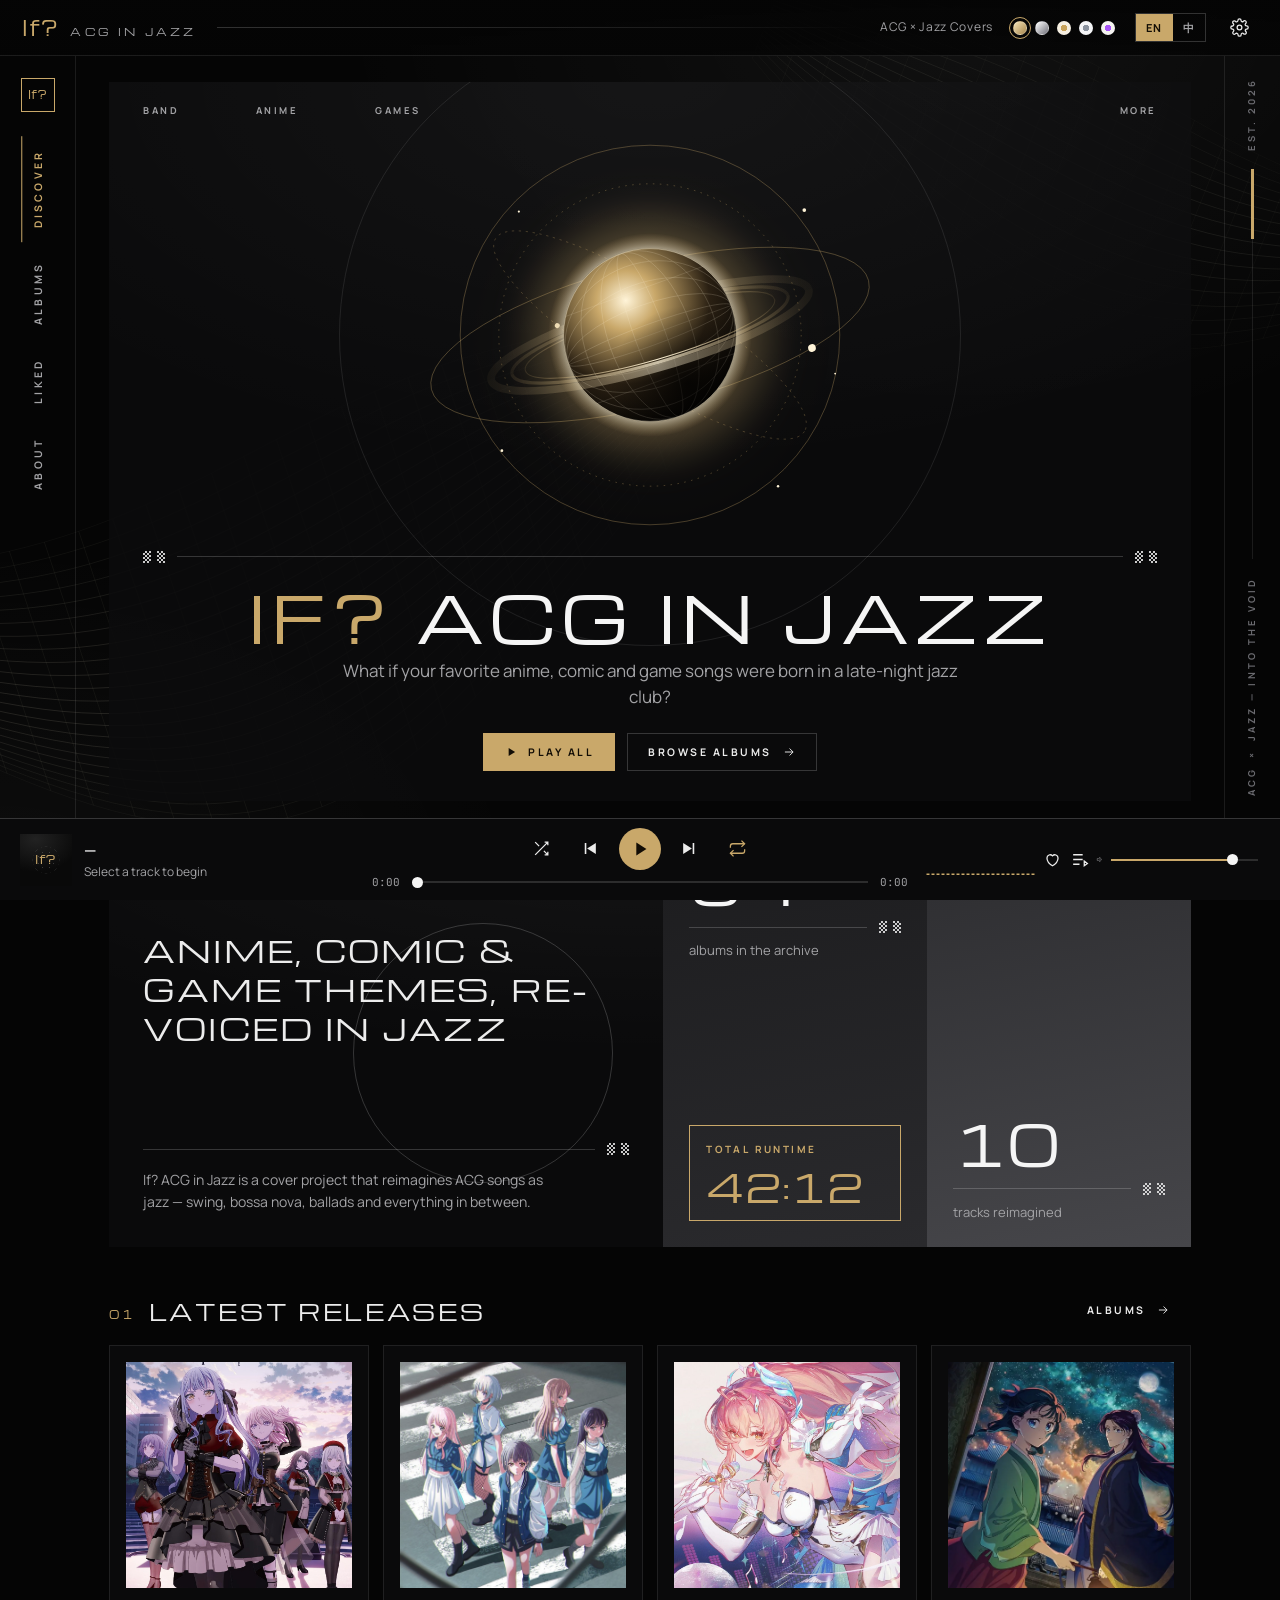
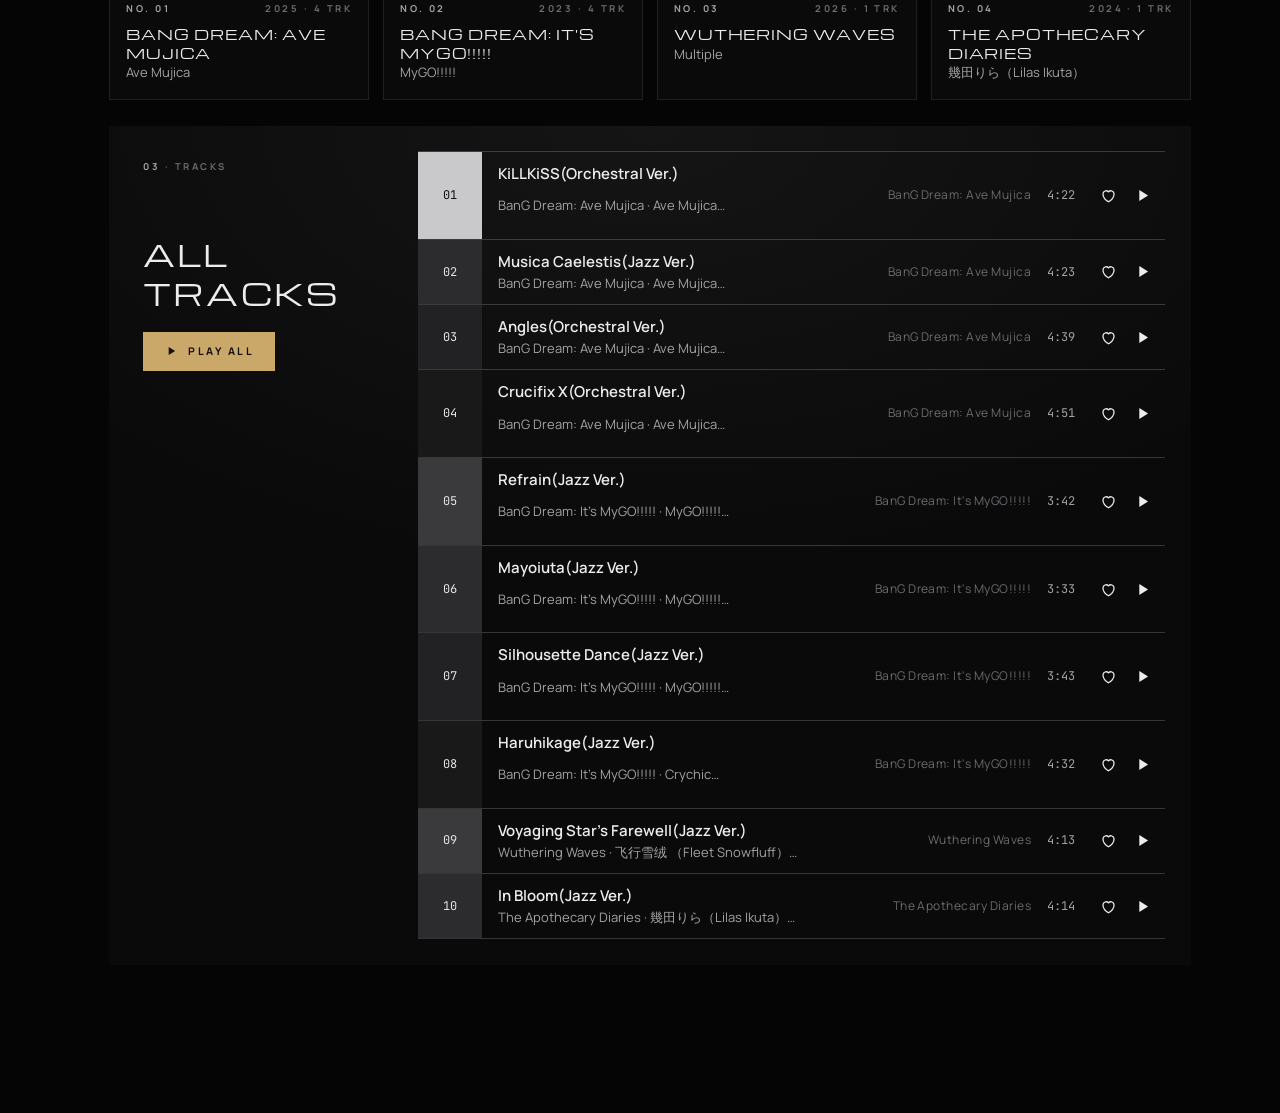
==== if-acg-jazz-site/index.html @ a0d50764 "Initial commit" ====
<!DOCTYPE html>
<html lang="en" data-mode="static" data-theme="gold" data-base="dark">
<head>
<meta charset="utf-8">
<meta name="viewport" content="width=device-width, initial-scale=1">
<title>If? ACG in Jazz</title>
<meta name="theme-color" content="#050505">
<style id="app-css">/* =========================================================
   If? ACG in Jazz — v4 "Black Editorial"
   Black base · themeable accent (gold / chrome / purple)
   ========================================================= */
:root {
  --bg: #050505; --bg-rgb: 5,5,5;
  --ink: #0b0b0c; --surface: #0a0a0b; --card-hover: #121213; --field: #050505;
  --panel: rgba(12, 12, 13, 0.86);
  --heading: #f5f5f5; --fx: 255,255,255; --mesh: var(--m1); --np-bg: rgba(3, 3, 3, 0.55);
  --ph-a: #222; --ph-b: #090909;
  --no-fg: #e5e5e5; --no-1: #3a3a3d; --no-2: #2c2c2e; --no-3: #222224; --no-4: #19191a; --no-first: #c9c9cc; --no-first-fg: #111;
  --gray-1: linear-gradient(170deg, #1c1c1e 0%, #2a2a2d 100%);
  --gray-2: linear-gradient(170deg, #2c2c2f 0%, #46464a 100%);
  --hair: rgba(255, 255, 255, 0.09);
  --hair-2: rgba(255, 255, 255, 0.18);
  --text: #ececec; --muted: #a3a3a6; --dim: #6b6b70;
  --danger: #f87171; --ok: #86efac;
  --top-h: 56px; --rail-l: 76px; --rail-r: 56px; --player-h: 82px;
  --font-display: "Michroma", "Eurostile", "Microgramma", "Arial Black", "PingFang SC", "Microsoft YaHei", sans-serif;
  --font-body: "Manrope", "Helvetica Neue", Arial, "PingFang SC", "Hiragino Sans GB", "Microsoft YaHei", "Noto Sans SC", sans-serif;
  --font-mono: "JetBrains Mono", ui-monospace, "SFMono-Regular", Menlo, Consolas, monospace;
}
/* ---- accent themes (dark base) ---- */
:root, [data-theme="gold"] {
  --accent: #c9a86a; --accent-2: #ead7a8; --accent-3: #7d6235; --on-accent: #120d05;
  --m1: #fff4d8; --m2: #c9a86a; --m3: #2a2013;
  --line: rgba(201, 168, 106, 0.16); --line-strong: rgba(201, 168, 106, 0.42); --glow: rgba(201, 168, 106, 0.35);
}
[data-theme="chrome"] {
  --accent: #d4d4d8; --accent-2: #fafafa; --accent-3: #71717a; --on-accent: #0a0a0a;
  --m1: #ffffff; --m2: #a1a1aa; --m3: #18181b;
  --line: rgba(255, 255, 255, 0.12); --line-strong: rgba(255, 255, 255, 0.34); --glow: rgba(255, 255, 255, 0.22);
}
/* ---- light themes ---- */
[data-theme="lightgold"] {
  --accent: #a8823f; --accent-2: #6f531f; --accent-3: #d6bb84; --on-accent: #ffffff;
  --m1: #fff7e2; --m2: #c9a35a; --m3: #5a4318;
  --line: rgba(168, 130, 63, 0.22); --line-strong: rgba(168, 130, 63, 0.5); --glow: rgba(201, 163, 90, 0.35);
  --bg: #f4efe4; --bg-rgb: 244,239,228; --panel: rgba(255, 253, 248, 0.86); --surface: #fbf8f1; --card-hover: #fffdf8; --field: #ffffff;
  --gray-1: linear-gradient(170deg, #ebe4d4 0%, #ded5c1 100%); --gray-2: linear-gradient(170deg, #ddd3bd 0%, #c9bda3 100%);
  --ph-a: #fbf3df; --ph-b: #e6dcc5;
}
[data-theme="lightsilver"] {
  --accent: #5b6472; --accent-2: #2f3640; --accent-3: #b7bec8; --on-accent: #ffffff;
  --m1: #ffffff; --m2: #a3abb7; --m3: #3a414c;
  --line: rgba(91, 100, 114, 0.2); --line-strong: rgba(91, 100, 114, 0.45); --glow: rgba(140, 150, 165, 0.35);
  --bg: #eceef1; --bg-rgb: 236,238,241; --panel: rgba(255, 255, 255, 0.84); --surface: #f8f9fa; --card-hover: #ffffff; --field: #ffffff;
  --gray-1: linear-gradient(170deg, #e3e6ea 0%, #d5d9df 100%); --gray-2: linear-gradient(170deg, #d3d8de 0%, #bcc3cc 100%);
  --ph-a: #ffffff; --ph-b: #dde1e6;
}
/* shared light-base neutrals (light themes + custom light) */
[data-base="light"] {
  --text: #1a1916; --muted: #5d5850; --dim: #8e887d; --heading: #111;
  --hair: rgba(0, 0, 0, 0.09); --hair-2: rgba(0, 0, 0, 0.2); --fx: 0,0,0;
  --no-fg: #1a1916; --no-1: #d6d2c9; --no-2: #e2ded6; --no-3: #ebe8e1; --no-4: #f3f1ec; --no-first: #2a2824; --no-first-fg: #f6f3ec;
  --mesh: var(--m3); --np-bg: rgba(8, 7, 6, 0.94);
}
[data-base="light"][data-theme="custom"] { --bg: #f3f2ef; --bg-rgb: 243,242,239; --panel: rgba(255,255,255,.85); --surface: #faf9f7; --card-hover: #fff; --field: #fff;
  --gray-1: linear-gradient(170deg, #e7e5e1 0%, #d9d6d0 100%); --gray-2: linear-gradient(170deg, #d6d3cc 0%, #c2beb5 100%); --ph-a: #fff; --ph-b: #e2dfd9; }
/* Now Playing always stays a dark "space" view */
.np { --text: #ececec; --muted: #a3a3a6; --dim: #6b6b70; --heading: #fff; --hair: rgba(255,255,255,.09); --hair-2: rgba(255,255,255,.18); --fx: 255,255,255; }

* { box-sizing: border-box; }
html, body { margin: 0; min-height: 100%; }
body { background: var(--bg); color: var(--text); font-family: var(--font-body); font-size: 16px; line-height: 1.55; -webkit-font-smoothing: antialiased; overflow-x: hidden; }
a { color: var(--accent-2); text-decoration: none; }
a:hover { color: var(--heading); }
button { font: inherit; color: inherit; }
::selection { background: var(--accent); color: var(--on-accent); }
* { scrollbar-width: thin; scrollbar-color: var(--hair-2) transparent; }

/* background: soft vignette + wire mesh canvas */
.bg-layer { position: fixed; inset: 0; z-index: -2; pointer-events: none;
  background: radial-gradient(70vw 50vw at 75% 0%, rgba(var(--fx),.05), transparent 70%), radial-gradient(60vw 40vw at 0% 100%, rgba(var(--fx),.035), transparent 70%), var(--bg); }
#mesh { position: fixed; inset: 0; z-index: -1; pointer-events: none; display: block; }

/* ---------- primitives ---------- */
.micro { font-size: 9.5px; font-weight: 700; letter-spacing: .26em; text-transform: uppercase; color: var(--muted); }
.micro.dim { color: var(--dim); }
.label { font-size: 10px; font-weight: 700; letter-spacing: .24em; text-transform: uppercase; color: var(--accent); }
.label .dim, .dim { color: var(--dim); }
.muted { color: var(--muted); }
.mono { font-family: var(--font-mono); }
.disp { font-family: var(--font-display); font-weight: 400; text-transform: uppercase; letter-spacing: .06em; line-height: 1.12; }
.glyph { display: inline-block; width: 22px; height: 12px; flex: none;
  background: conic-gradient(var(--text) 25%, transparent 0 50%, var(--text) 0 75%, transparent 0) 0 0 / 4px 4px; opacity: .85;
  -webkit-mask: linear-gradient(90deg, #000 0 8px, transparent 8px 14px, #000 14px); mask: linear-gradient(90deg, #000 0 8px, transparent 8px 14px, #000 14px); }
.rule { display: flex; align-items: center; gap: 12px; }
.rule::before { content: ""; order: 1; flex: 1; height: 1px; background: var(--hair-2); }
.rule .glyph:last-child { order: 2; }
.btn {
  display: inline-flex; align-items: center; gap: 10px; padding: 10px 20px; cursor: pointer;
  background: transparent; border: 1px solid var(--hair-2); border-radius: 0; color: var(--text);
  font-size: 10.5px; font-weight: 700; letter-spacing: .24em; text-transform: uppercase;
  transition: border-color .2s, background .2s, color .2s, box-shadow .2s;
}
.btn:hover { border-color: var(--accent); color: var(--accent-2); }
.btn.primary { background: var(--accent); border-color: var(--accent); color: var(--on-accent); }
.btn.primary:hover { background: var(--accent-2); color: var(--on-accent); box-shadow: 0 0 30px var(--glow); }
.btn.danger { border-color: rgba(248,113,113,.45); color: var(--danger); }
.btn.danger:hover { background: rgba(248,113,113,.1); }
.btn.ghost { border-color: transparent; }
.btn:disabled { opacity: .35; cursor: not-allowed; box-shadow: none; }
.btn svg { width: 14px; height: 14px; }
.icon-btn { display: inline-grid; place-items: center; width: 38px; height: 38px; padding: 0; background: transparent; border: 1px solid transparent; border-radius: 50%; color: var(--text); cursor: pointer; transition: color .2s, border-color .2s; }
.icon-btn:hover { color: var(--accent-2); border-color: var(--hair-2); }
.icon-btn svg { width: 19px; height: 19px; }
.icon-btn.active { color: var(--accent); }
.icon-btn.big { width: 48px; height: 48px; background: var(--accent); color: var(--on-accent); }
.icon-btn.big:hover { background: var(--accent-2); color: var(--on-accent); box-shadow: 0 0 26px var(--glow); }
.icon-btn.big svg { width: 22px; height: 22px; }
.dot { width: 6px; height: 6px; border-radius: 50%; background: var(--accent); display: inline-block; }
.dot.pulse { animation: pulse 1.6s infinite; }
@keyframes pulse { 50% { opacity: .25; } }
@keyframes spin { to { transform: rotate(360deg); } }

/* ---------- frame: top bar + rails ---------- */
.topbar { position: fixed; top: 0; left: 0; right: 0; height: var(--top-h); z-index: 30; display: flex; align-items: center; gap: 20px;
  padding: 0 22px; background: linear-gradient(180deg, rgba(var(--bg-rgb),.96), rgba(var(--bg-rgb),.84)); border-bottom: 1px solid var(--hair); }
.brand { display: flex; align-items: baseline; gap: 12px; color: var(--text); white-space: nowrap; }
.brand-mark { font-family: var(--font-display); font-size: 20px; color: var(--accent); letter-spacing: .04em; }
.brand-sub { font-family: var(--font-display); font-size: 10px; letter-spacing: .32em; color: var(--muted); }
.topbar .line { flex: 1; height: 1px; background: linear-gradient(90deg, var(--hair-2), var(--hair) 70%, transparent); }
.topbar .handle { font-size: 12px; color: var(--muted); letter-spacing: .06em; white-space: nowrap; }
.themes { display: flex; gap: 8px; align-items: center; }
.themes button { width: 14px; height: 14px; border-radius: 50%; border: 1px solid var(--hair-2); padding: 0; cursor: pointer; }
.themes button[data-theme-btn="gold"] { background: linear-gradient(135deg, #f3e2b6, #a9884d); }
.themes button[data-theme-btn="chrome"] { background: linear-gradient(135deg, #ffffff, #71717a); }
.themes button[data-theme-btn="lightgold"] { background: radial-gradient(circle at 50% 50%, #c9a35a 0 38%, #f6efe0 40%); }
.themes button[data-theme-btn="lightsilver"] { background: radial-gradient(circle at 50% 50%, #8b939f 0 38%, #f4f5f7 40%); }
.themes button[data-theme-btn="custom"] { background: var(--custom-dot, conic-gradient(#f87171, #fbbf24, #34d399, #60a5fa, #a78bfa, #f87171)); }
.themes button.on { outline: 1px solid var(--accent); outline-offset: 3px; }
.lang-toggle { display: inline-flex; border: 1px solid var(--hair-2); }
.lang-toggle button { background: transparent; border: 0; padding: 5px 10px; cursor: pointer; font-size: 11px; font-weight: 700; letter-spacing: .12em; color: var(--muted); }
.lang-toggle button.on { background: var(--accent); color: var(--on-accent); }

.rail { position: fixed; top: var(--top-h); bottom: var(--player-h); z-index: 20; display: flex; flex-direction: column; align-items: center; padding: 22px 0; }
.rail.left { left: 0; width: var(--rail-l); border-right: 1px solid var(--hair); justify-content: flex-start; gap: 6px; }
.rail.right { right: 0; width: var(--rail-r); border-left: 1px solid var(--hair); justify-content: space-between; }
.vlink { writing-mode: vertical-rl; transform: rotate(180deg); padding: 14px 8px; font-size: 10.5px; font-weight: 700; letter-spacing: .3em; text-transform: uppercase; color: var(--muted);
  border-right: 1px solid transparent; transition: color .2s, border-color .2s; white-space: nowrap; }
.vlink:hover { color: var(--text); }
.vlink.active { color: var(--accent); border-right-color: var(--accent); }
.vlink .unsaved { display: none; }
.vlink[data-nav="edit"] { display: none; }
.can-edit .vlink[data-nav="edit"] { display: block; }
.has-draft .vlink[data-nav="edit"]::after { content: " •"; color: var(--danger); }
.vtext { writing-mode: vertical-rl; transform: rotate(180deg); font-size: 9.5px; font-weight: 700; letter-spacing: .32em; text-transform: uppercase; color: var(--dim); white-space: nowrap; }
.scrollbar { width: 1px; flex: 1; margin: 18px 0; background: var(--hair); position: relative; }
.scrollbar i { position: absolute; left: -1px; width: 3px; top: 0; height: 18%; background: var(--accent); transition: top .1s; }
.rail .mark { width: 34px; height: 34px; display: grid; place-items: center; border: 1px solid var(--accent); color: var(--accent); font-family: var(--font-display); font-size: 11px; margin-bottom: 18px; }

.main { margin: 0 var(--rail-r) 0 var(--rail-l); padding: calc(var(--top-h) + 26px) clamp(16px, 2.6vw, 38px) calc(var(--player-h) + 40px); min-width: 0; }
.mobile-nav { display: none; }

/* ---------- blocks ---------- */
.block { position: relative; background: radial-gradient(120% 90% at 50% 0%, rgba(var(--fx),.045), transparent 60%), var(--panel); margin-bottom: 26px; overflow: hidden; }
.block-pad { padding: clamp(20px, 3vw, 34px); }
.microrow { display: flex; gap: clamp(18px, 6vw, 110px); align-items: center; }
.microrow .micro:last-child { margin-left: auto; }
.microrow a.micro:hover { color: var(--accent-2); }

/* hero */
.hero { min-height: min(78vh, 760px); display: flex; flex-direction: column; padding: 22px clamp(20px, 3vw, 34px) 30px; }
.hero .art { position: relative; flex: 1; display: grid; place-items: center; min-height: 300px; }
.hero .art svg { width: min(100%, 540px); height: auto; max-height: 48vh; overflow: visible; }
.hero .art::before { content: ""; position: absolute; width: min(70vw, 620px); aspect-ratio: 1; border-radius: 50%; border: 1px solid var(--hair); left: 50%; top: 50%; transform: translate(-50%, -50%); }
.hero .art::after { content: ""; position: absolute; width: min(48vw, 420px); aspect-ratio: 1; border-radius: 50%; background: radial-gradient(circle, var(--glow), transparent 65%); left: 50%; top: 52%; transform: translate(-50%, -50%); opacity: .55; z-index: -1; }
.hero h1 { font-family: var(--font-display); font-weight: 400; text-transform: uppercase; text-align: center; letter-spacing: .08em; line-height: 1.08;
  font-size: clamp(26px, 5vw, 64px); margin: 18px 0 8px; color: var(--heading); }
.hero h1 .q { color: var(--accent); }
.hero .tag { text-align: center; color: var(--muted); max-width: 640px; margin: 0 auto 22px; font-size: clamp(15px, 1.5vw, 17px); }
.hero .acts { display: flex; gap: 12px; justify-content: center; flex-wrap: wrap; }
.instr .instr-orbits { opacity: .6; }
.instr g[transform^="translate(262"] { transform-origin: center; }

/* split / stats */
.split { display: grid; grid-template-columns: 1.05fr 1fr; gap: 0; }
.split > * { min-height: 420px; }
.statement { padding: clamp(20px, 3vw, 34px); display: flex; flex-direction: column; position: relative; overflow: hidden; }
.statement h2 { font-family: var(--font-display); font-weight: 400; text-transform: uppercase; letter-spacing: .07em; line-height: 1.3; font-size: clamp(20px, 2.5vw, 30px); margin: 54px 0 0; max-width: 16ch; position: relative; z-index: 1; }
.statement .circle { position: absolute; width: 260px; height: 260px; border-radius: 50%; border: 1px solid var(--hair-2); left: 44%; top: 96px; }
.statement .foot { margin-top: auto; padding-top: 30px; }
.statement .foot p { color: var(--muted); font-size: 14px; max-width: 46ch; margin: 14px 0 0; }
.cols { display: grid; grid-template-columns: 1fr 1fr; }
.col { padding: clamp(18px, 2.4vw, 26px); display: flex; flex-direction: column; justify-content: space-between; gap: 30px; }
.col.g1 { background: var(--gray-1); }
.col.g2 { background: var(--gray-2); }
.big { font-family: var(--font-display); font-weight: 400; font-size: clamp(34px, 4.4vw, 58px); line-height: 1; letter-spacing: .02em; color: var(--heading); }
.big.accent { color: var(--accent); }
.stat .rule { margin: 12px 0 8px; }
.stat p { margin: 0; font-size: 13px; color: var(--muted); line-height: 1.4; }
.frame { border: 1px solid var(--accent); padding: 16px 16px 14px; }
.frame .label { display: block; margin-bottom: 10px; }

/* section heading */
.sect { display: flex; align-items: flex-end; justify-content: space-between; gap: 16px; margin: 44px 0 16px; }
.sect h2 { font-family: var(--font-display); font-weight: 400; font-size: clamp(16px, 1.9vw, 22px); letter-spacing: .12em; text-transform: uppercase; margin: 0; }
.sect h2 .idx { color: var(--accent); font-size: 11px; margin-right: 14px; vertical-align: middle; }

/* album cards */
.album-grid { display: grid; gap: 14px; grid-template-columns: repeat(auto-fill, minmax(210px, 1fr)); }
.album-card { display: block; padding: 16px; background: var(--surface); border: 1px solid var(--hair); color: var(--text); position: relative; transition: background .25s; }
.album-card:hover { background: var(--card-hover); color: var(--text); }
.album-card .cover-wrap { position: relative; }
.album-card .play-fab { position: absolute; right: 10px; bottom: 10px; opacity: 0; transform: translateY(6px); transition: opacity .2s, transform .2s; }
.album-card:hover .play-fab { opacity: 1; transform: none; }
.album-card .meta { display: flex; justify-content: space-between; gap: 8px; margin-top: 14px; }
.album-card .t { font-family: var(--font-display); font-size: 14px; letter-spacing: .06em; text-transform: uppercase; line-height: 1.35; margin-top: 8px; }
.album-card .s { color: var(--muted); font-size: 13px; }
.cover { width: 100%; aspect-ratio: 1; object-fit: cover; display: block; background: var(--surface); filter: saturate(.9); transition: filter .3s; }
.album-card:hover .cover { filter: saturate(1.05); }
.cover-ph { width: 100%; aspect-ratio: 1; display: grid; place-items: center; font-family: var(--font-display); font-size: 20px; color: var(--accent); letter-spacing: .06em;
  background: radial-gradient(circle at 50% 50%, transparent 0 22%, var(--hair-2) 22.3% 22.6%, transparent 23% 36%, var(--hair) 36.3% 36.6%, transparent 37%), radial-gradient(120% 90% at 30% 10%, var(--ph-a), var(--ph-b) 70%); }

/* track table (ref: allocation table) */
.ttable { display: grid; grid-template-columns: minmax(220px, .8fr) 2fr; }
.ttable .lead { padding: clamp(20px, 3vw, 34px); display: flex; flex-direction: column; gap: 20px; }
.ttable .lead h2 { font-family: var(--font-display); font-weight: 400; font-size: clamp(20px, 2.4vw, 30px); letter-spacing: .07em; text-transform: uppercase; line-height: 1.3; margin: 40px 0 0; }
.ttable .rows { padding: clamp(14px, 2vw, 26px) clamp(14px, 2vw, 26px) clamp(14px, 2vw, 26px) 0; }
.tracks { border-top: 1px solid var(--hair-2); }
.track-row { display: grid; grid-template-columns: 64px 1fr auto auto auto; gap: 16px; align-items: stretch; border-bottom: 1px solid var(--hair-2); cursor: pointer; min-height: 58px; transition: background .2s; }
.track-row > * { align-self: center; }
.track-row .no { align-self: stretch; display: grid; place-items: center; font-family: var(--font-mono); font-size: 12px; color: var(--no-fg); background: var(--no-2); }
.track-row:nth-child(4n+1) .no { background: var(--no-1); } .track-row:nth-child(4n+2) .no { background: var(--no-2); } .track-row:nth-child(4n+3) .no { background: var(--no-3); } .track-row:nth-child(4n+4) .no { background: var(--no-4); }
.track-row:first-child .no { background: var(--no-first); color: var(--no-first-fg); }
.track-row:hover { background: rgba(var(--fx),.03); }
.track-row.playing .no { background: var(--accent) !important; color: var(--on-accent); }
.track-row .ti { min-width: 0; padding: 10px 0; }
.track-row .ti .n { font-weight: 600; font-size: 15px; white-space: nowrap; overflow: hidden; text-overflow: ellipsis; }
.track-row.playing .ti .n { color: var(--accent-2); }
.track-row .ti .o { color: var(--muted); font-size: 13px; white-space: nowrap; overflow: hidden; text-overflow: ellipsis; }
.track-row .alb { color: var(--dim); font-size: 12px; max-width: 220px; white-space: nowrap; overflow: hidden; text-overflow: ellipsis; letter-spacing: .04em; }
.track-row .dur { font-family: var(--font-mono); font-size: 12px; color: var(--muted); }
.track-row .icon-btn { width: 34px; height: 34px; }
.eq { display: inline-flex; gap: 2px; align-items: flex-end; height: 13px; }
.eq i { width: 3px; background: currentColor; animation: eq .9s infinite ease-in-out; }
.eq i:nth-child(2) { animation-delay: .2s; } .eq i:nth-child(3) { animation-delay: .4s; }
@keyframes eq { 0%,100% { height: 3px; } 50% { height: 13px; } }
.paused .eq i { animation-play-state: paused; }
.empty { padding: 40px; text-align: center; color: var(--muted); }

/* album page */
.back-link { display: inline-flex; align-items: center; gap: 8px; margin-bottom: 16px; font-size: 10.5px; font-weight: 700; letter-spacing: .24em; text-transform: uppercase; }
.album-head { display: grid; grid-template-columns: minmax(200px, 320px) 1fr; gap: clamp(20px, 3vw, 40px); align-items: end; }
.album-head h1 { font-family: var(--font-display); font-weight: 400; text-transform: uppercase; letter-spacing: .06em; font-size: clamp(22px, 3.4vw, 44px); line-height: 1.2; margin: 14px 0 8px; }
.album-head .desc { color: var(--muted); white-space: pre-wrap; margin: 8px 0 18px; max-width: 70ch; }

/* about */
.about-page h1 { font-family: var(--font-display); font-weight: 400; text-transform: uppercase; letter-spacing: .06em; font-size: clamp(24px, 3.6vw, 44px); margin: 40px 0 20px; }
.prose { white-space: pre-wrap; font-size: 16px; }
.links { display: flex; gap: 10px; flex-wrap: wrap; margin-top: 22px; }
.disclaimer { margin-top: 30px; padding-top: 16px; border-top: 1px solid var(--hair); color: var(--dim); font-size: 13px; white-space: pre-wrap; }

/* ---------- drawer ---------- */
.scrim { position: fixed; inset: 0; background: rgba(0,0,0,.66); opacity: 0; pointer-events: none; transition: opacity .2s; z-index: 40; }
.scrim.open { opacity: 1; pointer-events: auto; }
.drawer { position: fixed; top: 0; right: 0; bottom: var(--player-h); width: min(460px, 100vw); transform: translateX(105%); transition: transform .3s cubic-bezier(.2,.8,.2,1);
  z-index: 50; overflow-y: auto; padding: 26px; background: var(--surface); border-left: 1px solid var(--hair-2); }
.drawer.open { transform: none; }
.drawer .close { position: absolute; top: 14px; right: 14px; }
.drawer h2 { font-family: var(--font-display); font-weight: 400; text-transform: uppercase; letter-spacing: .05em; font-size: 20px; line-height: 1.35; margin: 14px 40px 6px 0; }
.drawer .cover, .drawer .cover-ph { margin: 18px 0; }
.drawer-actions { display: flex; gap: 10px; align-items: center; }
.kv { display: grid; grid-template-columns: auto 1fr; gap: 8px 18px; margin: 18px 0; font-size: 14px; }
.kv dt { font-size: 9.5px; font-weight: 700; letter-spacing: .24em; text-transform: uppercase; color: var(--dim); padding-top: 3px; }
.kv dd { margin: 0; }
.blockline { margin-top: 18px; padding-top: 14px; border-top: 1px solid var(--hair); }
.blockline .prose { color: var(--muted); font-size: 15px; margin-top: 8px; }

/* ---------- player ---------- */
.player { position: fixed; left: 0; right: 0; bottom: 0; height: var(--player-h); z-index: 60; display: grid;
  grid-template-columns: minmax(200px, 1fr) minmax(300px, 1.6fr) minmax(200px, 1fr); align-items: center; gap: 18px; padding: 0 20px;
  background: var(--surface); border-top: 1px solid var(--hair-2); }
.p-now { display: flex; align-items: center; gap: 12px; min-width: 0; cursor: pointer; }
.p-now .mini { width: 52px; height: 52px; flex: none; }
.p-now .mini .cover, .p-now .mini .cover-ph { width: 52px; height: 52px; font-size: 12px; }
.p-now .meta { min-width: 0; }
.p-now .n { font-weight: 600; white-space: nowrap; overflow: hidden; text-overflow: ellipsis; }
.p-now .o { font-size: 12px; color: var(--muted); white-space: nowrap; overflow: hidden; text-overflow: ellipsis; }
.p-center { display: flex; flex-direction: column; align-items: center; gap: 4px; }
.p-controls { display: flex; align-items: center; gap: 10px; }
.p-controls .icon-btn.big { width: 42px; height: 42px; }
.p-seek { display: flex; align-items: center; gap: 10px; width: 100%; font-family: var(--font-mono); font-size: 11px; color: var(--muted); }
.p-right { display: flex; align-items: center; justify-content: flex-end; gap: 6px; }
.p-right canvas { width: 110px; height: 30px; }
input[type="range"] { -webkit-appearance: none; appearance: none; width: 100%; height: 2px; background: linear-gradient(90deg, var(--accent) var(--pct, 0%), rgba(var(--fx),.14) var(--pct, 0%)); outline: none; cursor: pointer; }
input[type="range"]::-webkit-slider-thumb { -webkit-appearance: none; width: 11px; height: 11px; border-radius: 50%; background: var(--heading); border: 0; }
input[type="range"]::-moz-range-thumb { width: 11px; height: 11px; border-radius: 50%; background: var(--heading); border: 0; }
.vol { width: 80px; }
.queue { position: fixed; right: 18px; bottom: calc(var(--player-h) + 12px); width: min(380px, calc(100vw - 24px)); max-height: 60vh; overflow-y: auto; z-index: 55; padding: 14px; display: none; background: var(--surface); border: 1px solid var(--hair-2); }
.queue.open { display: block; }
.queue .track-row { grid-template-columns: 40px 1fr auto; min-height: 48px; }

/* ---------- now playing ---------- */
.np { position: fixed; inset: 0 0 var(--player-h) 0; z-index: 45; display: grid; grid-template-columns: 1fr 1fr; gap: clamp(20px, 4vw, 60px); padding: clamp(24px, 4vw, 60px);
  background: var(--np-bg); transform: translateY(100%); transition: transform .35s cubic-bezier(.2,.8,.2,1); overflow: hidden; }
.np { visibility: hidden; transition: transform .35s cubic-bezier(.2,.8,.2,1), visibility 0s .35s; }
.np.open { transform: none; visibility: visible; transition: transform .35s cubic-bezier(.2,.8,.2,1), visibility 0s; }
.np-open .main, .np-open .rail, .np-open .topbar, .np-open .mobile-nav { visibility: hidden; }
.np-bg { position: absolute; inset: -60px; background-size: cover; background-position: center; filter: blur(70px) saturate(1.1) brightness(.4); opacity: .3; z-index: 0; }
.np > *:not(.np-bg) { position: relative; z-index: 1; }
.np-close { position: absolute !important; top: 18px; right: 18px; }
.np-left { display: flex; flex-direction: column; align-items: center; justify-content: center; gap: 24px; min-height: 0; }
.orbit-wrap { position: relative; display: grid; place-items: center; }
.orbit-wrap .orbit { position: absolute; border-radius: 50%; border: 1px solid var(--hair-2); pointer-events: none; animation: spin linear infinite; animation-play-state: paused; }
.orbit-wrap .orbit::after { content: ""; position: absolute; top: -3px; left: calc(50% - 3px); width: 6px; height: 6px; border-radius: 50%; background: var(--accent-2); box-shadow: 0 0 10px var(--accent); }
.orbit-wrap .o1 { inset: -8%; animation-duration: 22s; }
.orbit-wrap .o2 { inset: -16%; animation-duration: 40s; animation-direction: reverse; border-style: dashed; border-color: var(--hair); }
.orbit-wrap.live .orbit { animation-play-state: running; }
.vinyl { position: relative; width: min(36vw, 54vh, 420px); aspect-ratio: 1; border-radius: 50%; background: repeating-radial-gradient(circle at 50% 50%, #0c0c0c 0 2px, #161616 2px 3px);
  box-shadow: 0 0 0 1px var(--line-strong), 0 0 80px var(--glow), inset 0 0 40px #000; animation: spin 14s linear infinite; animation-play-state: paused; }
.vinyl.spinning { animation-play-state: running; }
.vinyl::after { content: ""; position: absolute; inset: 0; border-radius: 50%; background: conic-gradient(from 30deg, transparent 0 20%, rgba(255,255,255,.07) 25%, transparent 30% 70%, rgba(255,255,255,.05) 75%, transparent 80%); }
.vinyl .label-art { position: absolute; inset: 31%; border-radius: 50%; overflow: hidden; border: 3px solid #050505; box-shadow: 0 0 0 1px var(--accent); }
.vinyl .label-art img, .vinyl .label-art .cover-ph { width: 100%; height: 100%; object-fit: cover; aspect-ratio: auto; font-size: 15px; }
.vinyl .hole { position: absolute; left: 50%; top: 50%; width: 4%; height: 4%; transform: translate(-50%, -50%); border-radius: 50%; background: #050505; box-shadow: 0 0 0 1px var(--accent); z-index: 2; }
.np-title { text-align: center; }
.np-title h2 { font-family: var(--font-display); font-weight: 400; text-transform: uppercase; letter-spacing: .05em; font-size: clamp(18px, 2.2vw, 26px); margin: 8px 0 4px; }
.np-title .o { color: var(--muted); }
.np-right { display: flex; flex-direction: column; min-height: 0; }
.tabs { display: flex; gap: 4px; border-bottom: 1px solid var(--hair-2); margin-bottom: 14px; }
.tab { background: transparent; border: 0; padding: 10px 16px; cursor: pointer; font-size: 10.5px; font-weight: 700; letter-spacing: .24em; text-transform: uppercase; color: var(--muted); border-bottom: 1px solid transparent; margin-bottom: -1px; }
.tab.on { color: var(--heading); border-bottom-color: var(--accent); }
.np-pane { flex: 1; overflow-y: auto; min-height: 0; padding-right: 8px; }
.lyrics { padding: 30vh 0; }
.lyrics p { margin: 0 0 16px; font-size: clamp(16px, 1.7vw, 21px); color: var(--dim); transition: color .25s, transform .25s; transform-origin: left center; }
.lyrics p.on { color: var(--heading); transform: scale(1.04); text-shadow: 0 0 22px var(--glow); }
.lyrics.plain { padding: 10px 0; } .lyrics.plain p { color: var(--text); white-space: pre-wrap; }

/* ---------- toast / dialog ---------- */
.toast { position: fixed; left: 50%; bottom: calc(var(--player-h) + 18px); transform: translateX(-50%) translateY(20px); padding: 10px 18px; z-index: 100; opacity: 0; pointer-events: none; transition: opacity .2s, transform .2s;
  background: var(--surface); color: var(--text); border: 1px solid var(--line-strong); font-size: 13px; }
.toast.show { opacity: 1; transform: translateX(-50%); }
.modal-back { position: fixed; inset: 0; background: rgba(0,0,0,.75); z-index: 80; display: grid; place-items: center; padding: 16px; }
.modal { width: min(560px, 100%); padding: 24px; background: var(--surface); border: 1px solid var(--hair-2); }
.dlg-msg { white-space: pre-wrap; color: var(--muted); margin: 10px 0 18px; }
.loading { padding: 80px 0; text-align: center; font-size: 11px; letter-spacing: .3em; color: var(--accent); }

/* ---------- editor / studio ---------- */
.edit-bar { position: sticky; top: var(--top-h); z-index: 25; display: flex; align-items: center; gap: 12px; flex-wrap: wrap; padding: 12px 16px; margin: -26px 0 20px; background: var(--surface); border-bottom: 1px solid var(--line-strong); }
.edit-bar h1 { font-family: var(--font-display); font-weight: 400; font-size: 16px; letter-spacing: .1em; margin: 0; }
.edit-bar .spacer { flex: 1; }
.admin-grid { display: grid; grid-template-columns: 280px 1fr; gap: 22px; align-items: start; }
.admin-side { padding: 12px; position: sticky; top: calc(var(--top-h) + 70px); max-height: calc(100vh - 200px); overflow-y: auto; background: var(--panel); border: 1px solid var(--hair); }
.side-item { display: flex; align-items: center; gap: 10px; padding: 8px 10px; cursor: pointer; border: 1px solid transparent; color: var(--muted); font-weight: 600; }
.side-item:hover { background: rgba(var(--fx),.04); color: var(--text); }
.side-item.on { border-color: var(--line-strong); color: var(--heading); background: rgba(var(--fx),.04); }
.side-item .thumb { width: 36px; height: 36px; flex: none; }
.side-item .thumb .cover, .side-item .thumb .cover-ph { width: 36px; height: 36px; font-size: 9px; }
.side-item .grow { flex: 1; min-width: 0; white-space: nowrap; overflow: hidden; text-overflow: ellipsis; }
.side-item .mv { display: flex; flex-direction: column; }
.side-item .mv button { background: none; border: 0; color: var(--dim); cursor: pointer; padding: 0 4px; line-height: 1; font-size: 11px; }
.side-item .mv button:hover { color: var(--accent); }
.panel { padding: clamp(16px, 2.4vw, 26px); margin-bottom: 20px; background: var(--panel); border: 1px solid var(--hair); }
.panel h2 { font-family: var(--font-display); font-weight: 400; font-size: 16px; letter-spacing: .08em; margin: 6px 0 16px; text-transform: uppercase; }
.panel h3 { font-family: var(--font-display); font-weight: 400; font-size: 14px; letter-spacing: .06em; margin: 8px 0 12px; }
.field { margin-bottom: 14px; }
.field > label, .field > .flabel { display: block; margin-bottom: 6px; font-size: 9.5px; font-weight: 700; letter-spacing: .22em; text-transform: uppercase; color: var(--accent); }
.field .hint, .hint { font-size: 13px; color: var(--dim); margin-top: 4px; }
.pair { display: grid; grid-template-columns: 1fr 1fr; gap: 10px; }
.pair .tag-lang { font-size: 9px; font-weight: 700; color: var(--dim); letter-spacing: .16em; display: block; margin-bottom: 3px; }
.row { display: grid; grid-template-columns: repeat(auto-fit, minmax(180px, 1fr)); gap: 12px; }
input[type="text"], input[type="number"], textarea, select { width: 100%; padding: 9px 12px; background: var(--field); color: var(--text); border: 1px solid var(--hair-2); border-radius: 0; font-family: var(--font-body); font-size: 15px; }
textarea { min-height: 90px; resize: vertical; line-height: 1.5; }
textarea.code { font-family: var(--font-mono); font-size: 13px; min-height: 150px; }
input:focus, textarea:focus, select:focus { outline: none; border-color: var(--accent); }
input::placeholder, textarea::placeholder { color: var(--dim); opacity: .6; font-style: italic; }
.file-box { display: flex; align-items: center; gap: 14px; flex-wrap: wrap; padding: 12px; border: 1px dashed var(--line-strong); }
.file-box .preview { width: 84px; height: 84px; flex: none; }
.file-box .preview .cover, .file-box .preview .cover-ph { width: 84px; height: 84px; font-size: 12px; }
.file-box .info { flex: 1; min-width: 160px; font-size: 14px; color: var(--muted); word-break: break-all; }
.file-box audio { width: 100%; max-width: 360px; height: 34px; margin-top: 6px; }
.busy-line { font-family: var(--font-mono); font-size: 12px; color: var(--accent-2); margin-top: 6px; }
.progress { height: 3px; background: rgba(var(--fx),.1); margin-top: 8px; width: 100%; }
.progress i { display: block; height: 100%; width: 0; background: var(--accent); }
.track-edit-list .te { display: grid; grid-template-columns: 34px 1fr auto; gap: 10px; align-items: center; padding: 8px 10px; border: 1px solid var(--hair); margin-bottom: 6px; cursor: pointer; }
.track-edit-list .te:hover { border-color: var(--hair-2); }
.track-edit-list .te.on { border-color: var(--accent); }
.track-edit-list .te .no { font-family: var(--font-mono); color: var(--dim); text-align: center; }
.track-edit-list .te .acts { display: flex; gap: 2px; }
.track-edit-list .te .acts button { width: 30px; height: 30px; }
.badge { font-size: 9px; font-weight: 700; letter-spacing: .1em; padding: 1px 6px; border: 1px solid var(--hair-2); color: var(--dim); margin-left: 6px; }
.badge.ok { color: var(--ok); border-color: rgba(134,239,172,.4); }
.badge.warn { color: var(--danger); border-color: rgba(248,113,113,.4); }
.track-editor { margin-top: 16px; padding: 18px; border: 1px solid var(--line-strong); background: var(--surface); }
.actions { display: flex; gap: 10px; flex-wrap: wrap; margin-top: 10px; }
.meter { width: 120px; height: 3px; background: rgba(var(--fx),.1); display: inline-block; vertical-align: middle; margin-left: 6px; }
.meter i { display: block; height: 100%; background: var(--accent); }
.steps { counter-reset: s; padding: 0; list-style: none; margin: 0; }
.steps li { counter-increment: s; position: relative; padding: 0 0 12px 34px; color: var(--muted); font-size: 14px; }
.steps li::before { content: counter(s, decimal-leading-zero); position: absolute; left: 0; top: 0; font-family: var(--font-mono); font-size: 12px; color: var(--accent); }

/* ---------- reduced motion ---------- */
@media (prefers-reduced-motion: reduce) { .orbit-wrap .orbit, .vinyl, .eq i { animation: none !important; } }

/* ---------- mobile ---------- */
@media (max-width: 900px) {
  :root { --rail-l: 0px; --rail-r: 0px; --player-h: 126px; --top-h: 52px; }
  .rail { display: none; }
  .topbar { padding: 0 14px; gap: 12px; }
  .topbar .line, .topbar .handle { display: none; }
  .brand-sub { display: none; }
  .themes { margin-left: auto; }
  .main { padding: calc(var(--top-h) + 14px) 12px calc(var(--player-h) + 76px); }
  .mobile-nav { display: flex; position: fixed; left: 0; right: 0; bottom: var(--player-h); height: 52px; z-index: 30; background: var(--surface); border-top: 1px solid var(--hair); justify-content: space-around; align-items: stretch; }
  .mobile-nav a { flex: 1; display: grid; place-items: center; font-size: 9.5px; font-weight: 700; letter-spacing: .2em; text-transform: uppercase; color: var(--muted); border-top: 1px solid transparent; }
  .mobile-nav a.active { color: var(--accent); border-top-color: var(--accent); }
  .mobile-nav a[data-nav="edit"] { display: none; } .can-edit .mobile-nav a[data-nav="edit"] { display: grid; }
  .microrow { gap: 18px; }
  .hero { min-height: auto; } .hero .art { min-height: 240px; }
  .split, .ttable { grid-template-columns: 1fr; }
  .split > * { min-height: 0; }
  .statement .circle { width: 180px; height: 180px; left: 50%; }
  .statement h2 { margin-top: 30px; }
  .cols { min-height: 300px; }
  .ttable .rows { padding: 0 12px 16px; }
  .album-grid { grid-template-columns: repeat(2, 1fr); }
  .album-card { padding: 10px; } .album-card .play-fab { opacity: 1; transform: none; }
  .album-head { grid-template-columns: 1fr; } .album-head .cover, .album-head .cover-ph { max-width: 260px; }
  .track-row { grid-template-columns: 44px 1fr auto auto; gap: 10px; } .track-row .alb { display: none; }
  .player { grid-template-columns: 1fr; grid-template-rows: auto auto; gap: 6px; padding: 10px 14px; }
  .p-right { position: absolute; right: 10px; top: 12px; } .p-right canvas, .p-right .vol, .p-right .vol-ico { display: none; }
  .p-now { padding-right: 100px; } .p-now .mini, .p-now .mini .cover, .p-now .mini .cover-ph { width: 42px; height: 42px; }
  .np { grid-template-columns: 1fr; grid-template-rows: auto 1fr; overflow-y: auto; }
  .vinyl { width: min(60vw, 32vh); } .np-right { min-height: 300px; } .lyrics { padding: 12vh 0; }
  .edit-bar { margin: -14px -12px 16px; padding: 8px 12px; } .edit-bar .btn { padding: 7px 10px; }
  .admin-grid { grid-template-columns: 1fr; } .admin-side { position: static; max-height: none; } .pair { grid-template-columns: 1fr; }
}
/* Chinese: CJK characters read top-to-bottom, upright (no 180° flip) */
html[lang="zh"] .vlink, html[lang="zh"] .vtext { transform: none; text-orientation: mixed; letter-spacing: .5em; }
html[lang="zh"] .vlink { font-size: 13px; border-right: 0; border-left: 1px solid transparent; }
html[lang="zh"] .vlink.active { border-left-color: var(--accent); }

/* tags */
.tagchips { display: inline-flex; gap: 5px; margin-left: 8px; vertical-align: middle; flex-wrap: wrap; }
.tagchip { display: inline-flex; align-items: center; gap: 6px; padding: 1px 7px; border: 1px solid var(--hair-2); font-size: 9.5px; font-weight: 700; letter-spacing: .14em; text-transform: uppercase; color: var(--muted); background: transparent; cursor: pointer; line-height: 1.6; }
.tagchip:hover { color: var(--accent-2); border-color: var(--accent); }
.tagchip.big { padding: 6px 12px; font-size: 10.5px; }
.tagchip.on { background: var(--accent); border-color: var(--accent); color: var(--on-accent); }
.tagchip.on .dim { color: var(--on-accent); opacity: .6; }
.tagcloud, .tagpick { display: flex; flex-wrap: wrap; gap: 8px; }
.kv dd .tagchips { margin-left: 0; }
.ttable .lead .microrow { gap: 22px; flex-wrap: wrap; }
.ttable .lead .microrow .micro:last-child { margin-left: 0; }

/* light base tweaks */
[data-base="light"] .bg-layer { background: radial-gradient(70vw 50vw at 75% 0%, rgba(255,255,255,.7), transparent 70%), var(--bg); }
[data-base="light"] .hero .art::after { opacity: .35; }
[data-base="light"] .cover { filter: none; }
[data-base="light"] .scrim { background: rgba(20,18,14,.35); }
.tag-lang { font-size: 9px; font-weight: 700; color: var(--dim); letter-spacing: .16em; display: block; margin-bottom: 4px; }

/* ---------- visitor settings panel ---------- */
.settings-panel h2 { margin-bottom: 18px; }
.sgroup { padding: 16px 0; border-top: 1px solid var(--hair); }
.sgroup .label { display: block; margin-bottom: 10px; }
.sgroup .hint { margin: -4px 0 10px; }
.theme-grid { display: grid; grid-template-columns: 1fr 1fr; gap: 8px; }
.theme-card { display: flex; align-items: center; gap: 10px; padding: 10px 12px; background: transparent; border: 1px solid var(--hair-2); color: var(--text); cursor: pointer; font-size: 13px; text-align: left; }
.theme-card:hover { border-color: var(--accent); }
.theme-card.on { border-color: var(--accent); box-shadow: inset 0 0 0 1px var(--accent); }
.theme-card .sw { width: 22px; height: 22px; border-radius: 50%; flex: none; border: 1px solid var(--hair-2); }
.sw[data-sw="gold"] { background: radial-gradient(circle, #c9a86a 0 38%, #0b0b0b 40%); }
.sw[data-sw="chrome"] { background: radial-gradient(circle, #d4d4d8 0 38%, #0b0b0b 40%); }
.sw[data-sw="lightgold"] { background: radial-gradient(circle, #a8823f 0 38%, #f6efe0 40%); }
.sw[data-sw="lightsilver"] { background: radial-gradient(circle, #5b6472 0 38%, #f4f5f7 40%); }
.sw[data-sw="custom"] { background: var(--custom-dot); }
.seg { display: inline-flex; border: 1px solid var(--hair-2); }
.seg button { background: transparent; border: 0; padding: 7px 14px; cursor: pointer; font-size: 11px; font-weight: 700; letter-spacing: .12em; color: var(--muted); }
.seg button.on { background: var(--accent); color: var(--on-accent); }
.srow { display: flex; align-items: center; justify-content: space-between; gap: 12px; font-size: 14px; }
.swatch { width: 26px; height: 26px; border-radius: 50%; border: 1px solid var(--hair-2); cursor: pointer; padding: 0; }
.swatch:hover { outline: 1px solid var(--accent); outline-offset: 2px; }
#s-cc { width: 46px; height: 36px; padding: 2px; background: var(--field); border: 1px solid var(--hair-2); cursor: pointer; }
.topbar #open-settings { margin-left: -6px; }
/* calm mode & large text */
.calm .orbit-wrap .orbit, .calm .vinyl, .calm .eq i { animation: none !important; }
html.big-text .main { zoom: 1.12; } html.big-text #drawer { font-size: 17.5px; } html.big-text #drawer h2 { font-size: 23px; }
@media (max-width: 900px) { .topbar .themes { display: none; } .topbar #open-settings { margin-left: auto; } }

/* ---------- now playing: phone layout (stacked, no overlap) ---------- */
@media (max-width: 900px) {
  .np { display: flex; flex-direction: column; align-items: stretch; gap: 20px; padding: 64px 20px 24px; overflow-y: auto; overflow-x: hidden; }
  .np-left { flex: none; min-height: auto; justify-content: flex-start; gap: 0; }
  .orbit-wrap { margin: 9% 0 11%; }
  .vinyl { width: min(58vw, 30vh, 300px); }
  .np-title { width: 100%; max-width: 520px; margin: 0 auto; }
  .np-title .micro { font-size: 9px; letter-spacing: .2em; line-height: 1.7; overflow-wrap: anywhere; }
  .np-title h2 { font-size: clamp(16px, 5vw, 21px); letter-spacing: .03em; line-height: 1.3; margin: 10px 0 6px; overflow-wrap: anywhere; }
  .np-title .o { font-size: 13px; line-height: 1.5; }
  .np-right { flex: none; height: 60vh; min-height: 300px; }
  .np .tabs { margin-bottom: 12px; }
  .np .tab { padding: 10px 14px 10px 0; margin-right: 14px; letter-spacing: .2em; }
  .np-pane { padding-right: 0; font-size: 14px; line-height: 1.6; }
  .np .kv { grid-template-columns: 1fr; gap: 2px; font-size: 14px; }
  .np .kv dt { padding-top: 12px; }
  .np .kv dd { color: var(--text); overflow-wrap: anywhere; }
  .np .lyrics p { font-size: 17px; line-height: 1.5; }
}
</style>
</head>
<body>
<script type="application/json" id="library">{
 "site": {
  "title": "If? ACG in Jazz",
  "tagline": {
   "en": "What if your favorite anime, comic and game songs were born in a late-night jazz club?",
   "zh": "如果你喜欢的动画、漫画与游戏歌曲，诞生在一家深夜爵士酒吧里？"
  },
  "about": {
   "en": "If? ACG in Jazz is a cover project that reimagines ACG songs as jazz — swing, bossa nova, ballads and everything in between.",
   "zh": "If? ACG in Jazz 是一个翻奏计划：把 ACG 歌曲重新编排成爵士——摇摆、波萨诺瓦、抒情曲，以及介于其间的一切。"
  },
  "disclaimer": {
   "en": "All original songs belong to their respective composers, lyricists and rights holders. These are non-commercial fan covers.",
   "zh": "所有原曲版权归原作曲、作词及版权方所有。本站作品为非商业性质的爱好者翻奏。"
  },
  "links": [],
  "theme": "gold",
  "statement": {
   "en": "Anime, comic & game themes, re-voiced in jazz",
   "zh": "把动画、漫画与游戏的旋律，重写成爵士"
  },
  "custom": {
   "accent": "#a855f7",
   "base": "light"
  }
 },
 "albums": [
  {
   "id": "gkyyaaa01",
   "title": {
    "en": "BanG Dream: Ave Mujica",
    "zh": "BanG Dream: Ave Mujica（颂乐人偶）"
   },
   "artist": "Ave Mujica",
   "year": "2025",
   "cover": "media/covers/ks1x7am2r.jpg",
   "description": {
    "en": "Music cover from Anime BanG Dream: Ave Mujica",
    "zh": "翻调自BanG Dream动画 Ave Mujica(颂乐人偶）"
   },
   "tracks": [
    {
     "id": "lho1baaw5",
     "title": {
      "en": "KiLLKiSS(Orchestral Ver.)",
      "zh": "KiLLKiSS(致命之吻Orchestral Ver.)"
     },
     "original": {
      "en": "BanG Dream: Ave Mujica",
      "zh": "BanG Dream: Ave Mujica(颂乐人偶）"
     },
     "originalArtist": "Ave Mujica",
     "duration": 262,
     "audio": "media/audio/pfsx8gjk8.mp3",
     "audioName": "KiLLKiSS(Orchestral Ver.).wav",
     "about": {
      "en": "",
      "zh": ""
     },
     "credits": {
      "en": "",
      "zh": ""
     },
     "lyrics": "弄られて垂れ流す 音のない音 遍く\n名前を捨てたのね あなたのモザイクが泣いてる\nCan not, can not, not, not, not deny 紛れもなく真実\n(So what? So what-what?) さあ 預けて 回帰するように\nエネルギーはサイクル そう いまは無重力\n象徴的なパレード\nこの月夜に仰げよ仰げ\n'Completeness' 嗚呼 命の灯を掲げ\nKillkiss judy, killkiss jude, killkiss juda 欺いて\nKillkiss judy, killkiss jude, killkiss juda 抱きしめて\nねぇ 無防備だね 美しい戯れに 人は壊れてゆく\n可笑しいわね\n'Cause we're all alone\nAlone 噛み締めても まだ痛むなら\n手を挙げ 希え\nOh, when you bleed 惑星に そう その影を伸ばせ\nねぇ 私の世界(ほし)が知りたがっているわ さあ\nYou bleed, yes, bleed その血で 天(そら)の五線譜を書き換えれば\nCode 'killkiss', uh\nKillkiss judy, killkiss jude, killkiss juda 欺いて\nKillkiss judy, killkiss jude, killkiss juda 抱きしめて\nねぇ あからさまね 醜い終局に すべてが変わってゆく\n儚いのね\nそう このまま 壊れて yeah",
     "tags": [
      "band",
      "anime",
      "Orchestra",
      "Opera",
      "Saxophone",
      "Strings",
      "Ave Mujica"
     ]
    },
    {
     "id": "nsirfeyxq",
     "title": {
      "en": "Musica Caelestis(Jazz Ver.)",
      "zh": "天球のMusica(Jazz Ver.)"
     },
     "original": {
      "en": "BanG Dream: Ave Mujica",
      "zh": "BanG Dream: Ave Mujica(颂乐人偶）"
     },
     "originalArtist": "Ave Mujica",
     "duration": 263,
     "audio": "media/audio/musica-caelestis-v2.mp3",
     "audioName": "天球のMusica（Sax Ver.).wav",
     "about": {
      "en": "",
      "zh": ""
     },
     "credits": {
      "en": "",
      "zh": ""
     },
     "lyrics": "ゆこう明日へと\n美しい時代(とき)よ\n人は忘れてく\n心が闘ってた そう 受け入れるため\n向こう側はあるのか\n嘘にも真実にもなれるだろう 歪みとは\n\"らしさ\" なのかもしれない\n目前にして押し寄せてくる\n最後の痛みを 嗚呼\n越えたら\nぼくらいま 流れてく\nLet's sing along, let's sing along\n鮮やかな夜明けとともに\nさあ ゆこう明日へと\n美しい時代よ\n人は忘れてく\nいつかは消えてく\n想いを綴るようになったのは なぜ\n光と闇を司るその命\nきっと すべてに物語がある\nTell me a story, tell me a story 叶うなら\nこんなに誰かを想うのは 嗚呼 なぜ\n光と闇を抱いたまま 胸焦がし\nそうさ すべてに物語がある\nTell me more, tell me more, don't stop\n巡り逢うノイズの中 魂の overdrive\n輝くよ 何度も\n崩れてく 失ってく 嗚呼 ずっと探してた\n刹那の遠い色\nもしもこの詩が 天球に夢のつづきを描くのなら\n見つめて\nぼくらいま 解き放つ\nLet's sing along, let's sing along\n張り裂ける 心 奏でて\nさあ ゆこう明日へと\n美しい時代よ\n人は忘れてく\nいつかは消えてく\nゆこう世界へと\n美しい時代よ\n人は忘れてく\nいつかは消えてく",
     "tags": [
      "band",
      "anime",
      "Saxophone",
      "Fusion Jazz",
      "Guitar"
     ]
    },
    {
     "id": "8vhcclhk0",
     "title": {
      "en": "Angles(Orchestral Ver.)",
      "zh": "Angles(Orchestral Ver.)"
     },
     "original": {
      "en": "BanG Dream: Ave Mujica",
      "zh": "BanG Dream: Ave Mujica(颂乐人偶）"
     },
     "originalArtist": "Ave Mujica",
     "duration": 279,
     "audio": "media/audio/6n25llor4.mp3",
     "audioName": "Angles(Sax Ver.).wav",
     "about": {
      "en": "",
      "zh": ""
     },
     "credits": {
      "en": "",
      "zh": ""
     },
     "lyrics": "訪れたの いま 連れ出すため\n明日に落とす 静寂と月明かり\n見つめている 感じている 歪んだ刻の中で\nあらゆる日々は そう この \"刻\" のため\n\"すべての段階\" そのリストを ひとつ またひとつ 燃やすの\nDon't be serious 身を任せて 夜が創られてゆく\nDon't be serious もう一度 あの月が満ちたら\nCurious, so curious 怖くなるほど綺麗でしょ\n\"死\" それは私たちを結びつけるわ\n生まれるのね 祝福とともに\n未来照らす産声を轟かせ\n伝えるべきものをと いざ 創られし新たなる物語\nあらゆる日々は そう この \"瞬間\" のため\n背景がまた変わる めくるページ さあ 目眩く激情\nDon't be serious 思うままに空を彩どるのは\nDon't be serious もう二度と振り返らぬ証\nCurious, so curious 繰り返すのね 愚かでしょ\n\"生\" それが私たちを分かつものなの\nYou and I, God's creation\nDon't be serious 身を任せて 夜が創られてゆく\nDon't be serious もう一度 あの月が満ちたら\nCurious, so curious 怖くなるほど綺麗でしょ\n\"死\" それは私たちを結びつけるわ",
     "tags": [
      "band",
      "anime",
      "Orchestra",
      "Saxophones",
      "Strings"
     ]
    },
    {
     "id": "hk42jdkk2",
     "title": {
      "en": "Crucifix X(Orchestral Ver.)",
      "zh": "Crucifix X(Orchestral Ver.)"
     },
     "original": {
      "en": "BanG Dream: Ave Mujica",
      "zh": "BanG Dream: Ave Mujica(颂乐人偶）"
     },
     "originalArtist": "Ave Mujica",
     "duration": 291,
     "audio": "media/audio/8z5cieggr.mp3",
     "audioName": "Crucifix X(Orchestral Ver.).wav",
     "about": {
      "en": "",
      "zh": ""
     },
     "credits": {
      "en": "",
      "zh": ""
     },
     "lyrics": "あぁ、私を辱めた\nあなたのメロディはいまだ\n猛り狂うのか\n戦慄のカテドラル\n抗う心臓\n焼けてゆく後ろ髪のない\nフォルトゥーナ\nStill alive 命の歯車が\nSo, still alive 回り出す\n振り切る己をゆく\nStill alive? ロゴスの誘いは\nSo, still alive? まだ見えない\n汚れてく異教徒たちの涙\nso, we got to face this\n(Face) we got to face\n(Face) 繰り返す 疎外 虚勢 絶望\n鎮まらぬ魂 人は何故\nStill alive 誰かの歯車が\nSo, still alive 狂い出す\n忌まわしい鐘楼が鳴る\nStill alive?「来るべき世界」は\nSo, still alive? 求めている\n処刑台の終わりなき犠牲者\nNever die 歴史の血の河を\nI never die 掻い潜り\n彷徨える我が十字架\nStill alive 命の歯車が\nSo, still alive 回り出す\n振り切る己をゆく\nStill alive? ロゴスの誘いは\nSo, still alive? まだ見えない\n汚れてく異教徒たちの涙\n月の下 顔のないマリア",
     "tags": [
      "band",
      "anime",
      "Orchestra",
      "Opera",
      "Saxophone",
      "Strings",
      "Ave Mujica"
     ]
    }
   ]
  },
  {
   "id": "erqfmhz62",
   "title": {
    "en": "BanG Dream: It's MyGO!!!!!",
    "zh": "BanG Dream: It's MyGO!!!!!（迷途之子）"
   },
   "artist": "MyGO!!!!!",
   "year": "2023",
   "cover": "media/covers/02iomiq1b.jpg",
   "description": {
    "en": "",
    "zh": ""
   },
   "tracks": [
    {
     "id": "r27xxjh00",
     "title": {
      "en": "Refrain(Jazz Ver.)",
      "zh": "輪符雨(Jazz Ver.)"
     },
     "original": {
      "en": "BanG Dream: It's MyGO!!!!!",
      "zh": "BanG Dream: It's MyGO!!!!!(迷途之子）"
     },
     "originalArtist": "MyGO!!!!!",
     "duration": 222,
     "audio": "media/audio/b3yawm63m.mp3",
     "audioName": "輪符雨(Sax Ver.).wav",
     "about": {
      "en": "",
      "zh": ""
     },
     "credits": {
      "en": "",
      "zh": ""
     },
     "lyrics": "硝子窓はすぐに雲に覆われて (もう灰(グレイ))\nちょっと先も見通せない\n遠くなった記憶何度みかえして (リプレイ)\nあふれそうなめもり スレスレでああ たゆたう\nしとしと 続いてる\n不機嫌な空模様は\nあの日と地続きで\nまだやまない\n振り切って 降りきらない\nフリして 誤魔化せない後悔を\n飲みこんでる\n降りきって 振り出しに\n戻っても きっと空は晴れない\n今はこのままでいい\nまだ まだ まだ\nただ ただ ただ\nやま ない まま\nやり過ごした気持ち 雲が連れてきて (時雨)\n同じ場面(とき)を幾度となく上映させるの\nざんざん 打つなら\nあきらめてしまえるのに\nやわな青い期待が\nまだやまない\n引きずって 必死になって\nひっきりなく 求め続けてしまう\n消えない残像\n密かに ひび割れて\nしまったものでも捨てられずに\n今もこの手の中\n握ってるまま\n雫窓じゃ 泣いていても\nわからない\nまだやまない\n振り切って 降りきらない\nフリして 誤魔化せない後悔を\n飲みこんでる\n降りきって 振り出しに\n戻れたら そんなもしも思う\n置き去りの僕でも\nまだ まだ まだ\n消せないから\nやまないでいい\nこのまま",
     "tags": [
      "band",
      "anime",
      "Saxophone",
      "Fusion Jazz",
      "Guitar",
      "MyGO!!!!!"
     ]
    },
    {
     "id": "cy532rvt6",
     "title": {
      "en": "Mayoiuta(Jazz Ver.)",
      "zh": "迷星叫(Jazz Ver.)"
     },
     "original": {
      "en": "BanG Dream: It's MyGO!!!!!",
      "zh": "BanG Dream: It's MyGO!!!!!(迷途之子）"
     },
     "originalArtist": "MyGO!!!!!",
     "duration": 213,
     "audio": "media/audio/fjbsbs59o.mp3",
     "audioName": "迷星叫（Sax Ver.).wav",
     "about": {
      "en": "",
      "zh": ""
     },
     "credits": {
      "en": "",
      "zh": ""
     },
     "lyrics": "La-la-la-la\n交差点の真ん中\n急ぐ人に紛れて\n僕だけがあてもなく 漂うみたいだ\n流行りの歌はいつも\n僕のことは歌ってない\nねえ ビジョンの中から 笑いかけないで\nまた今日も声にならずに 飲み込んだ感情\n下書き埋め尽くして\nああ そうやって何千回夜を越える\n僕のため それだけ それだけだったんだよ\n出口（出口）探し（探し）溢れただけの言葉\n君の心へ届いて 隙間をちょっと埋めるなら\nこんな僕でも ここにいる叫ぶよ\n迷い星のうた\n問われることは何故か\n将来のことばかり\n目の前にいる僕の 今はおざなりで\n華やぎに馴染めない\nこの心を無視して\n輝かしい明日を推奨しないでくれ\n夜空にチカチカ光る 頼りない星屑\n躊躇いながらはぐれて\nああ 彷徨っているそれが僕\n僕になる それしか それしかできないだろう\n誰の（誰の）真似も（真似も）上手くやれないんだ\nこんな痛い日々をなんで 退屈だって片付ける？\nよろめきながらでも もがいているんだよ\n迷い星のうた\n僕のため それだけ それだけだったんだよ\n涙流し やっと生まれた言葉\nどこかで同じように ヒリヒリする胸抱えて\n震える君に僕もいる叫ぶよ\n迷い星のうた\nLa-la-la-la",
     "tags": [
      "band",
      "anime",
      "Saxophone",
      "Fusion Jazz",
      "Guitar"
     ]
    },
    {
     "id": "j7ep4l89p",
     "title": {
      "en": "Silhousette Dance(Jazz Ver.)",
      "zh": "影色舞(Jazz Ver.)"
     },
     "original": {
      "en": "BanG Dream: It's MyGO!!!!!",
      "zh": "BanG Dream: It's MyGO!!!!!(迷途之子）"
     },
     "originalArtist": "MyGO!!!!!",
     "duration": 223,
     "audio": "media/audio/8dz0blkk9.mp3",
     "audioName": "影色舞(Sax Ver.).wav",
     "about": {
      "en": "",
      "zh": ""
     },
     "credits": {
      "en": "",
      "zh": ""
     },
     "lyrics": "あと一匙の憂鬱で\n壊れそうなんて\nのたまえど おかまいなく 記憶域\n圧されてしまう\n躓いては 縋っていた\n未検証フィロソフィー\n己さえ ごまかせない チープな理論武装\n答えが出るまでとか\nイコール未来永劫\nとめどない思考回路を\n誰か ねえ止めて\nもうなにもかも 忘れて\n今宵は シルエットダンス\n知らない 要らない 全然\nなんの法則もなく ただ舞って舞う (今日を称えて)\n照明一切を消しちゃって\nさあ 宇宙へとリンク\nビートに呼応して浮かび上がる\n超然的シルエットダンス\n音の中に溶けていく\n僕のリアリティー\n感傷も 焦燥も 粉々に\nちりぬる模様\n五臓六腑に響いちゃって\n脈打つメロディライン\nこの僕を 駆け巡る\n流星が跳ねる\n呼吸音と重なってく\nリズムの波に\n任せて揺れていたい\nそれだけでいいよ\n飛び込んだなら そこはもう\n無重力 浮遊してダンス\n意味ない 間違い 全然\n気にも とめないで 舞って 舞って 舞う (直感を盲信)\n何一つ生み出さない\nああ 透明な自由\n全部リセットで 空っぽになれたら\n宇宙をクラウドにして\n預けてしまえ\nすべて\nもうなにもかも 忘れて\n今宵は シルエットダンス\n知らない 要らない 全然\nなんの法則もなく ただ舞って舞う (今日を称えて)\n金輪際誰も知らない夜\n僕の夜\n星あかり纏うも あはれ\n前衛的シルエットダンス",
     "tags": [
      "band",
      "anime",
      "Saxophone",
      "Fusion Jazz",
      "Guitar",
      "MyGO!!!!!"
     ]
    },
    {
     "id": "w0ot3r1se",
     "title": {
      "en": "Haruhikage(Jazz Ver.)",
      "zh": "春日影(Jazz Ver.)"
     },
     "original": {
      "en": "BanG Dream: It's MyGO!!!!!",
      "zh": "BanG Dream: It's MyGO!!!!!(迷途之子）"
     },
     "originalArtist": "Crychic",
     "duration": 272,
     "audio": "media/audio/xoudiu4g8.mp3",
     "audioName": "春日影(Sax Ver.).wav",
     "about": {
      "en": "",
      "zh": ""
     },
     "credits": {
      "en": "",
      "zh": ""
     },
     "lyrics": "悴んだ心 ふるえる眼差し世界で\n僕は ひとりぼっちだった\n散ることしか知らない春は\n毎年 冷たくあしらう\n暗がりの中 一方通行に ただただ\n言葉を書き殴って 期待するだけ\nむなしいと分かっていても\n救いを求め続けた\n（せつなくて いとおしい）\n今ならば 分かる気がする\n（しあわせで くるおしい）\nあの日泣けなかった僕を\n光は やさしく連れ立つよ\n雲間をぬって きらりきらり\n心満たしては 溢れ\nいつしか頬を きらりきらり\n熱く 熱く濡らしてゆく\n君の手は どうしてこんなにも温かいの？\nねぇお願い どうかこのまま 離さないでいて\n縁を結んでは ほどきほどかれ\n誰しもがそれを喜び悲しみながら\n愛を数えてゆく\n鼓動を確かめるように\n（うれしくて さびしくて）\n今だから 分かる気がした\n（たいせつで こわくって）\nあの日泣けなかった僕を\n光は やさしく抱きしめた\n照らされた世界 咲き誇る大切な人\nあたたかさを知った春は 僕のため 君のための\n涙を流すよ\nAh なんて眩しいんだろう\nAh なんて美しいんだろう\n雲間をぬって きらりきらり\n心満たしては 溢れ\nいつしか頬を きらりきらり\n熱く 熱く濡らしてゆく\n君の手は どうしてこんなにも温かいの？\nねぇお願い どうかこのまま 離さないでいて\nずっと ずっと 離さないでいて",
     "tags": [
      "band",
      "anime",
      "Saxophone",
      "Fusion Jazz",
      "Guitar",
      "Bossa Nova",
      "Strings",
      "MyGO!!!!!"
     ]
    }
   ]
  },
  {
   "id": "9tz8abtl9",
   "title": {
    "en": "Wuthering Waves",
    "zh": "鸣潮"
   },
   "artist": "Multiple",
   "year": "2026",
   "cover": "media/covers/wzhj0cbhe.jpg",
   "description": {
    "en": "",
    "zh": ""
   },
   "tracks": [
    {
     "id": "xj9mwf4al",
     "title": {
      "en": "Voyaging Star's Farewell(Jazz Ver.)",
      "zh": "远航星的告别(Jazz Ver.)"
     },
     "original": {
      "en": "Wuthering Waves",
      "zh": "鸣潮"
     },
     "originalArtist": "飞行雪绒 （Fleet Snowfluff）",
     "duration": 253,
     "audio": "media/audio/y31mrfs82.mp3",
     "audioName": "远航星的告别(Sax Ver.).wav",
     "about": {
      "en": "",
      "zh": ""
     },
     "credits": {
      "en": "",
      "zh": ""
     },
     "lyrics": "That snowflake once fell on my nose\nNow flying backwards to last winter\nI realize that hellos are goodbyes\nThe moment I softly let go of your hand\nWinds hum through the trembling branches\nA song for a soul bound to soar to\nThe very edge of the starry ocean\nEven if we're meant to fall apart\nI will gaze at where you are for all time\nBon voyage\nMay your path be clear\nMay you get to where dreams are all crystalline and sweet\nPlease crack a littlе smile\nYou won't be alone\nIn this world you'vе chosen as your own\nDon't worry\nI'm well aware that all snowflakes melt in the end\nWhich is sign of warmth and hope of spring\nSo I'll dance flamboyantly into that good night\nBon voyage\nMay your path be clear\nMay you get to where dreams are all crystalline and sweet\nPlease crack a little smile\nYou won't be alone\nIn this world you've chosen as your own\nTiming is such a dazzling riddle\nGuess I'll spend my whole life unraveling it\nThough it might cost me everything I have\nI never regret it; wouldn't have it any other way 'cause\nThose who trace starlight on their lonely roads\nWill find their destinations in the cosmos\nMeeting you in that swirling snowfall's\nThe most beautiful thing ever happened to me",
     "tags": [
      "games",
      "Saxophone",
      "Smooth Jazz",
      "Wuthering Waves"
     ]
    }
   ]
  },
  {
   "id": "tk59sx4u4",
   "title": {
    "en": "The Apothecary Diaries",
    "zh": "药屋少女的呢喃"
   },
   "artist": "幾田りら（Lilas Ikuta）",
   "year": "2024",
   "cover": "media/covers/oyukf3gjc.jpg",
   "description": {
    "en": "",
    "zh": ""
   },
   "tracks": [
    {
     "id": "p545k3jcv",
     "title": {
      "en": "In Bloom(Jazz Ver.)",
      "zh": "百花繚乱(Jazz Ver.)"
     },
     "original": {
      "en": "The Apothecary Diaries",
      "zh": "药屋少女的呢喃"
     },
     "originalArtist": "幾田りら（Lilas Ikuta）",
     "duration": 254,
     "audio": "media/audio/4f1vk43hb.mp3",
     "audioName": "百花繚乱(Sax Ver.).wav",
     "about": {
      "en": "",
      "zh": ""
     },
     "credits": {
      "en": "",
      "zh": ""
     },
     "lyrics": "ゆらゆらり はらはらり\n色とりどり 乱れ咲き\n花の街思い出す\nこの空から\nDa da ta la da, da ta ta la\nDa da ta la da\nひょんな出来事から\nやってきたこの場所は\n遥か遠くにあった 煌びやかな舞台\nハっとするほど\n鮮やかな世界があるんだと知った\nあなたの無理難題に 応えていくその度に\nあっと言わせるような\n奇想天外な答え合わせで\n辿り着いたその先に\n新しい景色が待っているんだ\nDa da ta la da, da ta ta la\nDa da ta la da\n摩訶不思議なミステリー\n次から次に起こるたび\n巧妙なからくりも\n暴いてみせましょう\nどんな難題でも\n種や仕掛けはあるんだ\n副作用は気にしない\n必ずや導き出すから\nあぁこの場所で触れた\n人の哀しみや喜びがある\nそのひとつひとつが\n心を震わせる\nハッとしちゃうほど\n鮮やかな世界がここにあるんだ\nあなたの無理難題に 応えていく毎日に\nあっと言わせるような\n奇想天外な答え合わせで\n辿り着いたその先に\n新しい私が待っているんだ\nあの頃は想像もしていない\n未来が咲き始めている\nこんな日々も悪くはないかな\nDa da ta la da, da ta ta la\nDa da ta la da, da ta ta la\nゆらゆらり ひらひらり\n離れては 寄り添って\nそよぐ風に身を任せ\n幽夜に舞う",
     "tags": [
      "anime",
      "Saxophone",
      "Fusion Jazz"
     ]
    }
   ]
  }
 ]
}</script>
<script id="app-js">(() => {
  "use strict";
  // MODE: "claude" = hosted on claude.ai (in-page Edit tab saves the page itself)
  //       "static" = any static host such as EdgeOne Pages (Studio at #studio exports site.zip)
  const MODE = document.documentElement.getAttribute("data-mode") || "claude";

  // ===================== Audio → WebM/Opus converter =====================
  // The page's file storage accepts WebM but not MP3/WAV, so audio is
  // decoded in the browser and re-encoded as Opus in a WebM container.
  const Convert = (() => {
    let MAX_BYTES = 19.2 * 1024 * 1024;

    function supported() { return typeof window.AudioEncoder === "function" && typeof window.AudioData === "function"; }

    // ---- EBML helpers ----
    function concat(parts) {
      let n = 0; for (const p of parts) n += p.length;
      const out = new Uint8Array(n); let o = 0;
      for (const p of parts) { out.set(p, o); o += p.length; }
      return out;
    }
    function idB(id) { const a = []; while (id > 0) { a.unshift(id % 256); id = Math.floor(id / 256); } return Uint8Array.from(a); }
    function vsize(n) {
      for (let len = 1; len <= 8; len++) {
        if (n < Math.pow(2, 7 * len) - 1) {
          const b = new Uint8Array(len); let v = n;
          for (let i = len - 1; i >= 0; i--) { b[i] = v % 256; v = Math.floor(v / 256); }
          b[0] |= 0x80 >> (len - 1); return b;
        }
      }
      throw new Error("too big");
    }
    function uint(n, fixed) {
      const a = []; let v = Math.max(0, Math.floor(n));
      do { a.unshift(v % 256); v = Math.floor(v / 256); } while (v > 0);
      while (fixed && a.length < fixed) a.unshift(0);
      return Uint8Array.from(a);
    }
    function f64(x) { const b = new Uint8Array(8); new DataView(b.buffer).setFloat64(0, x); return b; }
    const str = (s) => new TextEncoder().encode(s);
    function el(id, ...data) { const d = concat(data.flat()); return concat([idB(id), vsize(d.length), d]); }

    function opusHead(channels, preskip) {
      const b = new Uint8Array(19); const v = new DataView(b.buffer);
      b.set(str("OpusHead"), 0); b[8] = 1; b[9] = channels;
      v.setUint16(10, preskip, true); v.setUint32(12, 48000, true); v.setInt16(16, 0, true); b[18] = 0;
      return b;
    }

    function mux(chunks, channels, head, durationMs) {
      const preskip = new DataView(head.buffer, head.byteOffset).getUint16(10, true);
      const ebml = el(0x1A45DFA3,
        el(0x4286, uint(1)), el(0x42F7, uint(1)), el(0x42F2, uint(4)), el(0x42F3, uint(8)),
        el(0x4282, str("webm")), el(0x4287, uint(4)), el(0x4285, uint(2)));
      const info = el(0x1549A966, el(0x2AD7B1, uint(1000000)), el(0x4D80, str("If? ACG in Jazz")), el(0x5741, str("If? ACG in Jazz")), el(0x4489, f64(durationMs)));
      const tracks = el(0x1654AE6B, el(0xAE,
        el(0xD7, uint(1)), el(0x73C5, uint(1)), el(0x83, uint(2)), el(0x86, str("A_OPUS")),
        el(0x63A2, head), el(0x56AA, uint(Math.round((preskip / 48000) * 1e9))), el(0x56BB, uint(80000000)),
        el(0xE1, el(0xB5, f64(48000)), el(0x9F, uint(channels)))));
      // clusters of <= 5 s
      const clusters = []; const cueTimes = [];
      let cur = null, curStart = 0;
      const flush = () => { if (cur) clusters.push(el(0x1F43B675, el(0xE7, uint(curStart)), ...cur)); cur = null; };
      for (const c of chunks) {
        const ms = Math.round(c.ts / 1000);
        if (!cur || ms - curStart >= 5000) { flush(); cur = []; curStart = ms; cueTimes.push(ms); }
        const rel = ms - curStart;
        const hdr = Uint8Array.from([0x81, (rel >> 8) & 0xff, rel & 0xff, 0x80]);
        cur.push(el(0xA3, hdr, c.data));
      }
      flush();
      const seekEntry = (id, pos) => el(0x4DBB, el(0x53AB, idB(id)), el(0x53AC, uint(pos, 8)));
      const seekHead = (pi, pt, pc) => el(0x114D9B74, seekEntry(0x1549A966, pi), seekEntry(0x1654AE6B, pt), seekEntry(0x1C53BB6B, pc));
      const shLen = seekHead(0, 0, 0).length;
      const posInfo = shLen, posTracks = posInfo + info.length;
      let p = posTracks + tracks.length;
      const clusterPos = clusters.map((c) => { const at = p; p += c.length; return at; });
      const cues = el(0x1C53BB6B, ...cueTimes.map((t, i) => el(0xBB, el(0xB3, uint(t)), el(0xB7, el(0xF7, uint(1)), el(0xF1, uint(clusterPos[i]))))));
      const segBody = concat([seekHead(posInfo, posTracks, p), info, tracks, ...clusters, cues]);
      const seg = concat([idB(0x18538067), vsize(segBody.length), segBody]);
      return new Blob([ebml, seg], { type: "video/webm" });
    }

    async function encode(buffer, bitrate, onProgress) {
      const channels = Math.min(2, buffer.numberOfChannels);
      const chunks = []; let head = null; let err = null;
      const enc = new AudioEncoder({
        output: (chunk, meta) => {
          const d = new Uint8Array(chunk.byteLength); chunk.copyTo(d);
          chunks.push({ ts: chunk.timestamp, dur: chunk.duration || 20000, data: d });
          const desc = meta && meta.decoderConfig && meta.decoderConfig.description;
          if (desc && !head) head = new Uint8Array(desc.buffer ? desc.buffer.slice(desc.byteOffset || 0, (desc.byteOffset || 0) + desc.byteLength) : desc);
        },
        error: (e) => { err = e; },
      });
      const cfg = { codec: "opus", sampleRate: 48000, numberOfChannels: channels, bitrate };
      const sup = await AudioEncoder.isConfigSupported(cfg);
      if (!sup.supported) throw new Error("This browser can't encode Opus audio.");
      enc.configure(cfg);
      const total = buffer.length, step = 48000;
      const chData = []; for (let c = 0; c < channels; c++) chData.push(buffer.getChannelData(c));
      for (let off = 0; off < total; off += step) {
        if (err) throw err;
        const n = Math.min(step, total - off);
        const planar = new Float32Array(n * channels);
        for (let c = 0; c < channels; c++) planar.set(chData[c].subarray(off, off + n), c * n);
        enc.encode(new AudioData({ format: "f32-planar", sampleRate: 48000, numberOfFrames: n, numberOfChannels: channels, timestamp: Math.round((off / 48000) * 1e6), data: planar }));
        if (enc.encodeQueueSize > 8 || off % (step * 10) === 0) {
          onProgress && onProgress(0.15 + 0.8 * (off / total));
          await new Promise((r) => setTimeout(r, 0));
        }
      }
      await enc.flush(); enc.close();
      if (err) throw err;
      if (!head || head.length < 19 || String.fromCharCode(...head.slice(0, 8)) !== "OpusHead") head = opusHead(channels, 312);
      chunks.sort((a, b) => a.ts - b.ts);
      const last = chunks[chunks.length - 1];
      const durMs = last ? (last.ts + last.dur) / 1000 : (total / 48000) * 1000;
      return mux(chunks, channels, head, Math.min(durMs, (total / 48000) * 1000 + 40));
    }

    // file -> { blob, duration }
    async function toWebm(file, onProgress, maxBytes) {
      if (maxBytes) MAX_BYTES = maxBytes;
      if (!supported()) throw new Error("UNSUPPORTED");
      onProgress && onProgress(0.02);
      const raw = await file.arrayBuffer();
      const OAC = window.OfflineAudioContext || window.webkitOfflineAudioContext;
      const ctx = new OAC(2, 48000, 48000);
      let buffer;
      try { buffer = await ctx.decodeAudioData(raw); }
      catch { throw new Error("DECODE"); }
      onProgress && onProgress(0.15);
      const seconds = buffer.length / 48000;
      // pick the best bitrate that keeps the file under the 20 MB storage limit
      let bitrate = Math.floor((MAX_BYTES * 8) / Math.max(seconds, 1) / 1000) * 1000;
      bitrate = Math.min(192000, bitrate);
      if (bitrate < 40000) throw new Error("TOO_LONG");
      const blob = await encode(buffer, bitrate, onProgress);
      onProgress && onProgress(1);
      return { blob, duration: Math.round(seconds), bitrate };
    }

    return { supported, toWebm };
  })();
  // ===================== Tiny ZIP writer / reader (for the Studio) =====================
  const Zip = (() => {
    const CRC = (() => { const t = new Uint32Array(256); for (let n = 0; n < 256; n++) { let c = n; for (let k = 0; k < 8; k++) c = c & 1 ? 0xedb88320 ^ (c >>> 1) : c >>> 1; t[n] = c >>> 0; } return t; })();
    function crc32(u8) { let c = 0xffffffff; for (let i = 0; i < u8.length; i++) c = CRC[(c ^ u8[i]) & 0xff] ^ (c >>> 8); return (c ^ 0xffffffff) >>> 0; }
    const enc = new TextEncoder();
    // files: [{ name, data: Uint8Array | Blob }] -> Blob (stored, no compression; audio/images are already compressed)
    async function build(files, onProgress) {
      const parts = [], central = []; let offset = 0;
      const now = new Date();
      const dosTime = (now.getHours() << 11) | (now.getMinutes() << 5) | (now.getSeconds() >> 1);
      const dosDate = ((now.getFullYear() - 1980) << 9) | ((now.getMonth() + 1) << 5) | now.getDate();
      for (let i = 0; i < files.length; i++) {
        const f = files[i];
        const data = f.data instanceof Uint8Array ? f.data : new Uint8Array(await f.data.arrayBuffer());
        const name = enc.encode(f.name); const crc = crc32(data);
        const lh = new DataView(new ArrayBuffer(30));
        lh.setUint32(0, 0x04034b50, true); lh.setUint16(4, 20, true); lh.setUint16(6, 0x0800, true); lh.setUint16(8, 0, true);
        lh.setUint16(10, dosTime, true); lh.setUint16(12, dosDate, true); lh.setUint32(14, crc, true);
        lh.setUint32(18, data.length, true); lh.setUint32(22, data.length, true); lh.setUint16(26, name.length, true); lh.setUint16(28, 0, true);
        parts.push(new Uint8Array(lh.buffer), name, data);
        const ch = new DataView(new ArrayBuffer(46));
        ch.setUint32(0, 0x02014b50, true); ch.setUint16(4, 20, true); ch.setUint16(6, 20, true); ch.setUint16(8, 0x0800, true); ch.setUint16(10, 0, true);
        ch.setUint16(12, dosTime, true); ch.setUint16(14, dosDate, true); ch.setUint32(16, crc, true); ch.setUint32(20, data.length, true); ch.setUint32(24, data.length, true);
        ch.setUint16(28, name.length, true); ch.setUint32(42, offset, true);
        central.push(new Uint8Array(ch.buffer), name);
        offset += 30 + name.length + data.length;
        onProgress && onProgress((i + 1) / files.length);
      }
      const cdSize = central.reduce((s, p) => s + p.length, 0);
      const end = new DataView(new ArrayBuffer(22));
      end.setUint32(0, 0x06054b50, true); end.setUint16(8, files.length, true); end.setUint16(10, files.length, true);
      end.setUint32(12, cdSize, true); end.setUint32(16, offset, true);
      return new Blob([...parts, ...central, new Uint8Array(end.buffer)], { type: "application/zip" });
    }
    // Blob -> Map(name -> Blob). Supports stored and deflated entries.
    async function read(blob) {
      const buf = new Uint8Array(await blob.arrayBuffer()); const dv = new DataView(buf.buffer);
      let eocd = -1;
      for (let i = buf.length - 22; i >= Math.max(0, buf.length - 65557); i--) if (dv.getUint32(i, true) === 0x06054b50) { eocd = i; break; }
      if (eocd < 0) throw new Error("Not a zip file");
      const count = dv.getUint16(eocd + 10, true); let p = dv.getUint32(eocd + 16, true);
      const out = new Map(); const dec = new TextDecoder();
      for (let i = 0; i < count; i++) {
        if (dv.getUint32(p, true) !== 0x02014b50) throw new Error("Broken zip");
        const method = dv.getUint16(p + 10, true), csize = dv.getUint32(p + 20, true);
        const nlen = dv.getUint16(p + 28, true), xlen = dv.getUint16(p + 30, true), clen = dv.getUint16(p + 32, true), lho = dv.getUint32(p + 42, true);
        const name = dec.decode(buf.subarray(p + 46, p + 46 + nlen)).replace(/\\/g, "/");
        p += 46 + nlen + xlen + clen;
        if (name.endsWith("/")) continue;
        const start = lho + 30 + dv.getUint16(lho + 26, true) + dv.getUint16(lho + 28, true);
        const raw = buf.subarray(start, start + csize);
        let data;
        if (method === 0) data = new Blob([raw]);
        else if (method === 8 && typeof DecompressionStream === "function") data = await new Response(new Blob([raw]).stream().pipeThrough(new DecompressionStream("deflate-raw"))).blob();
        else continue;
        out.set(name, data);
      }
      return out;
    }
    return { build, read };
  })();

  const INSTR = `<svg class="instr planet-art" viewBox="0 0 640 560" xmlns="http://www.w3.org/2000/svg" aria-hidden="true">
  <defs>
    <radialGradient id="pl-body" cx=".36" cy=".3" r=".78">
      <stop offset="0" style="stop-color:var(--m1)"/><stop offset=".22" style="stop-color:var(--m2)"/>
      <stop offset=".62" style="stop-color:var(--m3)"/><stop offset="1" stop-color="#000"/>
    </radialGradient>
    <radialGradient id="pl-shade" cx=".72" cy=".78" r=".75"><stop offset="0" stop-color="#000" stop-opacity=".75"/><stop offset=".6" stop-color="#000" stop-opacity="0"/></radialGradient>
    <radialGradient id="pl-atmo" r=".5"><stop offset=".78" style="stop-color:var(--m2)" stop-opacity="0"/><stop offset=".86" style="stop-color:var(--m1)" stop-opacity=".45"/><stop offset="1" style="stop-color:var(--m2)" stop-opacity="0"/></radialGradient>
    <linearGradient id="pl-ring" x1="0" x2="1"><stop offset="0" style="stop-color:var(--m2)" stop-opacity=".15"/><stop offset=".5" style="stop-color:var(--m1)"/><stop offset="1" style="stop-color:var(--m2)" stop-opacity=".15"/></linearGradient>
    <clipPath id="pl-clip"><circle cx="0" cy="0" r="112"/></clipPath>
    <filter id="pl-blur" x="-50%" y="-50%" width="200%" height="200%"><feGaussianBlur stdDeviation="28"/></filter>
  </defs>
  <g fill="none" style="stroke:var(--line-strong)">
    <circle cx="320" cy="280" r="246" stroke-width="1"/>
    <circle cx="320" cy="280" r="196" stroke-width="1" stroke-dasharray="2 7"/>
  </g>
  <g transform="translate(320 280)">
    <!-- far orbit with moon -->
    <g transform="rotate(-14)">
      <ellipse rx="292" ry="92" fill="none" style="stroke:var(--line-strong)" stroke-width="1"/>
      <circle r="5" style="fill:var(--m1)"><animateMotion dur="26s" repeatCount="indefinite" path="M 292 0 A 292 92 0 1 1 -292 0 A 292 92 0 1 1 292 0"/></circle>
    </g>
    <g transform="rotate(32)">
      <ellipse rx="236" ry="60" fill="none" style="stroke:var(--line-strong)" stroke-width=".8" stroke-dasharray="3 6"/>
      <circle r="3.2" style="fill:var(--m1)"><animateMotion dur="17s" repeatCount="indefinite" path="M -236 0 A 236 60 0 1 0 236 0 A 236 60 0 1 0 -236 0"/></circle>
    </g>
    <circle r="150" style="fill:var(--accent)" opacity=".35" filter="url(#pl-blur)"/>
    <!-- ring: back half -->
    <g transform="rotate(-16)">
      <path d="M -214 0 A 214 44 0 0 1 214 0" fill="none" stroke="url(#pl-ring)" stroke-width="10" opacity=".35"/>
      <path d="M -186 0 A 186 37 0 0 1 186 0" fill="none" stroke="url(#pl-ring)" stroke-width="4" opacity=".55"/>
      <path d="M -168 0 A 168 33 0 0 1 168 0" fill="none" stroke="url(#pl-ring)" stroke-width="1.4" opacity=".8"/>
    </g>
    <!-- planet -->
    <circle r="132" fill="url(#pl-atmo)"/>
    <circle r="112" fill="url(#pl-body)"/>
    <g clip-path="url(#pl-clip)" fill="none" style="stroke:var(--m1)" stroke-width=".7">
      <g opacity=".28" transform="rotate(-20)">
        <ellipse rx="112" ry="14"/><ellipse rx="112" ry="40" /><ellipse rx="112" ry="68"/><ellipse rx="112" ry="94"/>
        <ellipse rx="20" ry="112"/><ellipse rx="54" ry="112"/><ellipse rx="86" ry="112"/>
      </g>
      <g opacity=".22" transform="rotate(-20)">
        <line x1="-112" x2="112" y1="-60" y2="-60"/><line x1="-112" x2="112" y1="0" y2="0"/><line x1="-112" x2="112" y1="60" y2="60"/>
      </g>
    </g>
    <circle r="112" fill="url(#pl-shade)"/>
    <circle r="112" fill="none" style="stroke:var(--m1)" stroke-opacity=".5" stroke-width="1"/>
    <!-- ring: front half -->
    <g transform="rotate(-16)">
      <path d="M -214 0 A 214 44 0 0 0 214 0" fill="none" stroke="url(#pl-ring)" stroke-width="10" opacity=".45"/>
      <path d="M -186 0 A 186 37 0 0 0 186 0" fill="none" stroke="url(#pl-ring)" stroke-width="4" opacity=".75"/>
      <path d="M -168 0 A 168 33 0 0 0 168 0" fill="none" stroke="url(#pl-ring)" stroke-width="1.4"/>
    </g>
  </g>
  <g style="fill:var(--m1)">
    <circle cx="520" cy="118" r="2.4"/><circle cx="128" cy="430" r="1.8"/><circle cx="486" cy="476" r="1.6"/><circle cx="150" cy="120" r="1.4"/><circle cx="560" cy="330" r="1.2"/>
  </g>
</svg>`;

  // ===================== icons =====================
  const SVG = {
    heart: '<svg viewBox="0 0 24 24" fill="none" stroke="currentColor" stroke-width="1.6"><path d="M12 20s-7-4.4-7-10a4 4 0 0 1 7-2.6A4 4 0 0 1 19 10c0 5.6-7 10-7 10z"/></svg>',
    heartFill: '<svg viewBox="0 0 24 24" fill="currentColor" stroke="currentColor" stroke-width="1.6"><path d="M12 20s-7-4.4-7-10a4 4 0 0 1 7-2.6A4 4 0 0 1 19 10c0 5.6-7 10-7 10z"/></svg>',
    play: '<svg viewBox="0 0 24 24" fill="currentColor"><path d="M8 5v14l11-7z"/></svg>',
    pause: '<svg viewBox="0 0 24 24" fill="currentColor"><path d="M6 5h4v14H6zM14 5h4v14h-4z"/></svg>',
    close: '<svg viewBox="0 0 24 24" fill="none" stroke="currentColor" stroke-width="1.6"><path d="M6 6l12 12M18 6 6 18"/></svg>',
    back: '<svg viewBox="0 0 24 24" width="13" height="13" fill="none" stroke="currentColor" stroke-width="2"><path d="M15 6l-6 6 6 6"/></svg>',
    repeat: '<svg viewBox="0 0 24 24" fill="none" stroke="currentColor" stroke-width="1.6"><path d="M17 2l4 4-4 4"/><path d="M3 11V9a3 3 0 0 1 3-3h15M7 22l-4-4 4-4"/><path d="M21 13v2a3 3 0 0 1-3 3H3"/></svg>',
    repeat1: '<svg viewBox="0 0 24 24" fill="none" stroke="currentColor" stroke-width="1.6"><path d="M17 2l4 4-4 4"/><path d="M3 11V9a3 3 0 0 1 3-3h15M7 22l-4-4 4-4"/><path d="M21 13v2a3 3 0 0 1-3 3H3"/><text x="12" y="15" font-size="7" text-anchor="middle" fill="currentColor" stroke="none" font-family="monospace">1</text></svg>',
    arrow: '<svg viewBox="0 0 24 24" fill="none" stroke="currentColor" stroke-width="1.6"><path d="M5 12h14M13 6l6 6-6 6"/></svg>',
  };
  const G = '<span class="glyph"></span>';
  const editHash = MODE === "claude" ? "edit" : "studio";

  // ===================== shell =====================
  const SHELL = `
  <div class="bg-layer"></div>
  <canvas id="mesh" aria-hidden="true"></canvas>
  <header class="topbar">
    <a class="brand" href="#home"><span class="brand-mark">If?</span><span class="brand-sub" data-site-sub>ACG IN JAZZ</span></a>
    <span class="line"></span>
    <span class="handle" data-i18n="handle">ACG × Jazz Covers</span>
    <div class="themes" role="group" aria-label="Theme">
      <button data-theme-btn="gold" title="Gold 黑金"></button><button data-theme-btn="chrome" title="Silver 黑银"></button><button data-theme-btn="lightgold" title="Light gold 浅金"></button><button data-theme-btn="lightsilver" title="Light silver 浅银"></button><button data-theme-btn="custom" title="Custom 自定义"></button>
    </div>
    <div class="lang-toggle" data-lang-toggle><button data-lang="en">EN</button><button data-lang="zh">中</button></div>
    <button class="icon-btn" id="open-settings" aria-label="Settings" title="Settings 设置"><svg viewBox="0 0 24 24" fill="none" stroke="currentColor" stroke-width="1.6"><circle cx="12" cy="12" r="3"/><path d="M19.4 15a1.7 1.7 0 0 0 .3 1.8l.1.1a2 2 0 1 1-2.8 2.8l-.1-.1a1.7 1.7 0 0 0-1.8-.3 1.7 1.7 0 0 0-1 1.5V21a2 2 0 1 1-4 0v-.1a1.7 1.7 0 0 0-1.1-1.5 1.7 1.7 0 0 0-1.8.3l-.1.1a2 2 0 1 1-2.8-2.8l.1-.1a1.7 1.7 0 0 0 .3-1.8 1.7 1.7 0 0 0-1.5-1H3a2 2 0 1 1 0-4h.1a1.7 1.7 0 0 0 1.5-1.1 1.7 1.7 0 0 0-.3-1.8l-.1-.1a2 2 0 1 1 2.8-2.8l.1.1a1.7 1.7 0 0 0 1.8.3H9a1.7 1.7 0 0 0 1-1.5V3a2 2 0 1 1 4 0v.1a1.7 1.7 0 0 0 1 1.5 1.7 1.7 0 0 0 1.8-.3l.1-.1a2 2 0 1 1 2.8 2.8l-.1.1a1.7 1.7 0 0 0-.3 1.8V9a1.7 1.7 0 0 0 1.5 1H21a2 2 0 1 1 0 4h-.1a1.7 1.7 0 0 0-1.5 1z"/></svg></button>
  </header>
  <nav class="rail left" aria-label="Main">
    <div class="mark">If?</div>
    <a class="vlink" data-nav="discover" href="#home" data-i18n="discover">Discover</a>
    <a class="vlink" data-nav="albums" href="#albums" data-i18n="albums">Albums</a>
    <a class="vlink" data-nav="liked" href="#liked" data-i18n="liked">Liked</a>
    <a class="vlink" data-nav="about" href="#about" data-i18n="about">About</a>
    <a class="vlink" data-nav="edit" href="#${editHash}" data-i18n="${MODE === "claude" ? "edit" : "studio"}">Edit</a>
  </nav>
  <aside class="rail right" aria-hidden="true">
    <span class="vtext">EST. 2026</span>
    <div class="scrollbar"><i id="scroll-ind"></i></div>
    <span class="vtext" data-i18n="railText">ACG × JAZZ — DEEP SPACE</span>
  </aside>
  <main class="main" id="view"></main>
  <nav class="mobile-nav">
    <a data-nav="discover" href="#home" data-i18n="discover">Discover</a>
    <a data-nav="albums" href="#albums" data-i18n="albums">Albums</a>
    <a data-nav="liked" href="#liked" data-i18n="liked">Liked</a>
    <a data-nav="about" href="#about" data-i18n="about">About</a>
    <a data-nav="edit" href="#${editHash}" data-i18n="${MODE === "claude" ? "edit" : "studio"}">Edit</a>
  </nav>
  <div class="scrim" id="scrim"></div>
  <aside class="drawer" id="drawer" aria-hidden="true"></aside>
  <aside class="drawer settings-panel" id="settings" aria-hidden="true" aria-label="Settings"></aside>
  <section class="np" id="np" aria-hidden="true">
    <div class="np-bg" id="np-bg"></div>
    <button class="icon-btn np-close" id="np-close" aria-label="Close"><svg viewBox="0 0 24 24" fill="none" stroke="currentColor" stroke-width="1.6"><path d="m6 9 6 6 6-6"/></svg></button>
    <div class="np-left">
      <div class="orbit-wrap" id="orbit-wrap"><div class="orbit o2"></div><div class="orbit o1"></div>
        <div class="vinyl" id="vinyl"><div class="label-art" id="vinyl-art"></div><div class="hole"></div></div></div>
      <div class="np-title" id="np-title"></div>
    </div>
    <div class="np-right">
      <div class="tabs"><button class="tab on" data-tab="lyrics" data-i18n="lyrics">Lyrics</button><button class="tab" data-tab="about" data-i18n="aboutTrack">About</button></div>
      <div class="np-pane" id="np-pane"></div>
    </div>
  </section>
  <div class="queue" id="queue"></div>
  <footer class="player" id="player">
    <div class="p-now" id="p-now">
      <div class="mini" id="p-cover"><div class="cover-ph">If?</div></div>
      <div class="meta"><div class="n" id="p-title">—</div><div class="o" id="p-sub"></div></div>
    </div>
    <div class="p-center">
      <div class="p-controls">
        <button class="icon-btn" id="p-shuffle" aria-label="Shuffle"><svg viewBox="0 0 24 24" fill="none" stroke="currentColor" stroke-width="1.6"><path d="M16 4h4v4M4 20 20 4M20 16v4h-4M15 15l5 5M4 4l5 5"/></svg></button>
        <button class="icon-btn" id="p-prev" aria-label="Previous"><svg viewBox="0 0 24 24" fill="currentColor"><path d="M6 5h2v14H6zM20 5v14L9 12z"/></svg></button>
        <button class="icon-btn big" id="p-play" aria-label="Play">${SVG.play}</button>
        <button class="icon-btn" id="p-next" aria-label="Next"><svg viewBox="0 0 24 24" fill="currentColor"><path d="M16 5h2v14h-2zM4 5v14l11-7z"/></svg></button>
        <button class="icon-btn" id="p-repeat" aria-label="Repeat">${SVG.repeat}</button>
      </div>
      <div class="p-seek"><span id="p-cur">0:00</span><input type="range" id="p-bar" min="0" max="1000" value="0" aria-label="Seek"><span id="p-dur">0:00</span></div>
    </div>
    <div class="p-right">
      <canvas id="viz" width="220" height="60" aria-hidden="true"></canvas>
      <button class="icon-btn" id="p-like" aria-label="Like">${SVG.heart}</button>
      <button class="icon-btn" id="p-queue" aria-label="Queue"><svg viewBox="0 0 24 24" fill="none" stroke="currentColor" stroke-width="1.6"><path d="M4 6h12M4 12h12M4 18h8M18 14v6l4-3z"/></svg></button>
      <svg class="vol-ico" viewBox="0 0 24 24" width="17" height="17" fill="none" stroke="currentColor" stroke-width="1.6" style="color:var(--muted)"><path d="M4 9h4l5-4v14l-5-4H4z"/><path d="M16 9a4 4 0 0 1 0 6"/></svg>
      <input type="range" class="vol" id="p-vol" min="0" max="100" value="85" aria-label="Volume">
    </div>
  </footer>
  <audio id="audio" preload="metadata"></audio>
  <div class="toast" id="toast"></div>
  <div id="dialog-root"></div>`;
  document.body.insertAdjacentHTML("afterbegin", SHELL);

  // Fonts load without blocking (if Google Fonts is unreachable, e.g. in mainland China, system fonts are used)
  try {
    const fl = document.createElement("link"); fl.rel = "stylesheet";
    fl.href = "https://fonts.googleapis.com/css2?family=Michroma&family=Manrope:wght@300;400;500;600;700&family=JetBrains+Mono:wght@400;600&display=swap";
    document.head.appendChild(fl);
  } catch {}

  // ===================== i18n =====================
  const I18N = {
    en: {
      discover: "Discover", albums: "Albums", liked: "Liked", about: "About", edit: "Edit", studio: "Studio", handle: "ACG × Jazz Covers", railText: "ACG × JAZZ — INTO THE VOID",
      lyrics: "Lyrics", aboutTrack: "About", idle: "Select a track to begin", settings: "Settings", sTheme: "Color theme", sCustom: "Your custom color", sCustomHint: "Pick any color for the Custom theme. Saved on this device.", sBase: "Background", dark: "Dark", light: "Light", sLang: "Language", sMotion: "Background motion", sMotionHint: "Moving wireframe, orbiting moons and spinning record", on: "On", off: "Off", sText: "Text size", standard: "Standard", large: "Large", sPlay: "Playback", sAutoNext: "Continue to the next track", sReset: "Reset to site defaults", sSaved: "Settings are saved on this device only.", tGold: "Black & gold", tChrome: "Black & silver", tLightgold: "Light gold", tLightsilver: "Light silver", tCustom: "Custom", siteColor: "Use the site\u2019s color", more: "More", tagged: "Tagged", noTagged: "No tracks with this tag yet.", allTags: "All tags", tags: "Tags",
      playAll: "Play all", play: "Play", pause: "Pause", latest: "Latest releases", allTracks: "All tracks", tracksCap: "Tracks",
      statement: "Anime, comic & game themes, re-voiced in jazz", inArchive: "albums in the archive", tracksLabel: "tracks reimagined", runtime: "Total runtime",
      tracks: "tracks", album: "Album", original: "Original", originalArtist: "Original artist", duration: "Duration", year: "Year", credits: "Credits",
      like: "Like", unlike: "Unlike", liked_toast: "Added to Liked", unliked_toast: "Removed from Liked",
      noAudio: "Audio for this track hasn't been uploaded yet", loadingAudio: "Loading song…", tapPlay: "Song ready — tap play", noLyrics: "No lyrics for this track.", noAbout: "No notes for this track yet.",
      back: "All albums", emptyAlbums: "No albums in the archive yet.", emptyLiked: "Nothing here yet — tap ♥ on any track to save it on this device.",
      queue: "Play queue", queueEmpty: "Queue is empty.", nowPlaying: "Now playing", explore: "Browse albums", likedSub: "Saved on this device",
      repeatAll: "Repeat: all", repeatOne: "Repeat: one", repeatOff: "Repeat: off", shuffleOn: "Shuffle on", shuffleOff: "Shuffle off",
      notFound: "Not found", ownerOnly: "Only the owner can edit this site.", archive: "Archive", selected: "Selected works",
    },
    zh: {
      discover: "发现", albums: "专辑", liked: "喜欢", about: "关于", edit: "编辑", studio: "工作室", handle: "ACG × 爵士翻奏", railText: "ACG × 爵士 — 向虚空漂流",
      lyrics: "歌词", aboutTrack: "关于", idle: "选择一首曲目开始播放", settings: "设置", sTheme: "配色", sCustom: "我的自定义颜色", sCustomHint: "任选一种颜色作为「自定义」配色，只保存在本设备上。", sBase: "背景", dark: "深色", light: "浅色", sLang: "语言", sMotion: "背景动效", sMotionHint: "流动的线框、环绕的卫星和旋转的唱片", on: "开", off: "关", sText: "文字大小", standard: "标准", large: "大", sPlay: "播放", sAutoNext: "自动播放下一首", sReset: "恢复网站默认设置", sSaved: "设置只保存在本设备上。", tGold: "黑金", tChrome: "黑银", tLightgold: "浅金", tLightsilver: "浅银", tCustom: "自定义", siteColor: "使用网站默认颜色", more: "更多", tagged: "标签", noTagged: "还没有带这个标签的曲目。", allTags: "全部标签", tags: "标签",
      playAll: "播放全部", play: "播放", pause: "暂停", latest: "最新发布", allTracks: "全部曲目", tracksCap: "曲目",
      statement: "把动画、漫画与游戏的旋律，重写成爵士", inArchive: "张专辑收录", tracksLabel: "首曲目重新编排", runtime: "总时长",
      tracks: "首", album: "专辑", original: "原曲", originalArtist: "原唱 / 原作者", duration: "时长", year: "年份", credits: "制作人员",
      like: "喜欢", unlike: "取消喜欢", liked_toast: "已加入喜欢", unliked_toast: "已从喜欢中移除",
      noAudio: "这首曲目的音频还没有上传", loadingAudio: "正在加载歌曲…", tapPlay: "歌曲已就绪，请点击播放", noLyrics: "这首曲目暂无歌词。", noAbout: "这首曲目暂无介绍。",
      back: "全部专辑", emptyAlbums: "档案库里还没有专辑。", emptyLiked: "这里还是空的——点击任意曲目的 ♥ 即可保存在本设备上。",
      queue: "播放队列", queueEmpty: "队列为空。", nowPlaying: "正在播放", explore: "浏览专辑", likedSub: "保存在本设备上",
      repeatAll: "循环：全部", repeatOne: "循环：单曲", repeatOff: "循环：关闭", shuffleOn: "随机播放：开", shuffleOff: "随机播放：关",
      notFound: "未找到", ownerOnly: "只有站长可以编辑本站。", archive: "档案", selected: "精选作品",
    },
  };
  const store = {
    get(k, d) { try { const v = localStorage.getItem("ifjazz." + k); return v == null ? d : JSON.parse(v); } catch { return d; } },
    set(k, v) { try { localStorage.setItem("ifjazz." + k, JSON.stringify(v)); } catch {} },
  };
  let lang = store.get("lang", (navigator.language || "").toLowerCase().startsWith("zh") ? "zh" : "en");
  const T = (k) => (I18N[lang] && I18N[lang][k]) || I18N.en[k] || k;
  const L = (v) => { if (v == null) return ""; if (typeof v === "string") return v; const o = lang === "en" ? "zh" : "en"; return (v[lang] || "").trim() ? v[lang] : (v[o] || ""); };
  const LA = (v) => (v && ((v.en || "").trim() || (v.zh || "").trim())) || "";

  // ===================== helpers =====================
  const $ = (s, r = document) => r.querySelector(s);
  const $$ = (s, r = document) => [...r.querySelectorAll(s)];
  const esc = (s) => String(s ?? "").replace(/[&<>"']/g, (c) => ({ "&": "&amp;", "<": "&lt;", ">": "&gt;", '"': "&quot;", "'": "&#39;" }[c]));
  const prose = (s) => esc(s).replace(/(https?:\/\/[^\s<]+)/g, '<a href="$1" target="_blank" rel="noopener">$1</a>');
  const pad = (n) => String(n).padStart(2, "0");
  const fmt = (sec) => { if (!isFinite(sec) || sec <= 0) return "--:--"; sec = Math.round(sec); const h = Math.floor(sec / 3600), m = Math.floor((sec % 3600) / 60), s = sec % 60; return h ? `${h}:${pad(m)}:${pad(s)}` : `${m}:${pad(s)}`; };
  const initials = (s) => (s || "If?").replace(/[^\p{L}\p{N}?]/gu, "").slice(0, 3) || "If?";
  const clone = (o) => JSON.parse(JSON.stringify(o));
  const uid = () => Math.random().toString(36).slice(2, 7) + Date.now().toString(36).slice(-4);
  const setHash = (h) => { try { history.replaceState(null, "", h ? "#" + h : location.pathname + location.search); } catch {} };
  // file reference -> playable URL
  const localFiles = new Map(); // static/studio: path -> { blob, url }
  const blobUrl = (ref) => {
    if (!ref) return "";
    if (window.__IFJ_BLOB) return window.__IFJ_BLOB(ref);
    if (MODE === "claude") return "/_blob/" + encodeURIComponent(ref);
    const lf = localFiles.get(ref); return lf ? lf.url : ref;
  };
  let toastTimer;
  function toast(msg, ms = 2400) { const el = $("#toast"); el.textContent = msg; el.classList.add("show"); clearTimeout(toastTimer); toastTimer = setTimeout(() => el.classList.remove("show"), ms); }
  function dialog(msg, { ok = "OK", cancel = "Cancel", danger = false } = {}) {
    return new Promise((resolve) => {
      const root = $("#dialog-root");
      root.innerHTML = `<div class="modal-back"><div class="modal"><div class="label">// ${lang === "zh" ? "确认" : "Confirm"}</div><p class="dlg-msg">${esc(msg)}</p>
        <div class="actions">${cancel ? `<button class="btn" data-x>${esc(cancel)}</button>` : ""}<button class="btn ${danger ? "danger" : "primary"}" data-ok>${esc(ok)}</button></div></div></div>`;
      const done = (v) => { root.innerHTML = ""; resolve(v); };
      $("[data-ok]", root).onclick = () => done(true);
      const x = $("[data-x]", root); if (x) x.onclick = () => done(false);
    });
  }

  // ===================== data =====================
  // ---- tags: three quick-jump categories + any custom tags ----
  const CATS = [{ key: "band", label: "Band" }, { key: "anime", label: "Anime" }, { key: "games", label: "Games" }];
  const catOf = (t) => CATS.find((c) => c.key === String(t).toLowerCase());
  function cleanTags(v) {
    const arr = Array.isArray(v) ? v : typeof v === "string" ? v.split(/[,，、]/) : [];
    const out = [];
    arr.map((x) => String(x).trim()).filter(Boolean).forEach((x) => { const c = catOf(x); const k = c ? c.key : x; if (!out.some((y) => y.toLowerCase() === k.toLowerCase())) out.push(k); });
    return out;
  }
  const tagLabel = (t) => { const c = catOf(t); return c ? c.label : t; };
  const tagHash = (t) => "tag-" + encodeURIComponent(String(t).toLowerCase());
  const hasTag = (track, tag) => (track.tags || []).some((x) => x.toLowerCase() === String(tag).toLowerCase());
  const tagChips = (track) => (track.tags || []).length ? `<span class="tagchips">${track.tags.map((g) => `<a class="tagchip" href="#${tagHash(g)}">${esc(tagLabel(g))}</a>`).join("")}</span>` : "";
  const THEMES = ["gold", "chrome", "lightgold", "lightsilver", "custom"];
  function normalize(d) {
    d = d || {};
    const s = (d.site = d.site || {});
    s.title = s.title || "If? ACG in Jazz";
    if (s.theme === "purple") { s.theme = "custom"; s.custom = s.custom || { accent: "#a855f7", base: "dark" }; }
    s.theme = THEMES.includes(s.theme) ? s.theme : "gold";
    s.custom = { accent: /^#[0-9a-f]{6}$/i.test((s.custom || {}).accent || "") ? s.custom.accent : "#a855f7", base: (s.custom || {}).base === "light" ? "light" : "dark" };
    ["tagline", "about", "disclaimer", "statement"].forEach((k) => { if (!s[k] || typeof s[k] !== "object") s[k] = { en: s[k] || "", zh: "" }; });
    s.links = Array.isArray(s.links) ? s.links : [];
    const bi = (v) => (v && typeof v === "object" ? { en: v.en || "", zh: v.zh || "" } : { en: v || "", zh: "" });
    d.albums = (d.albums || []).map((a) => ({
      id: a.id || uid(), title: bi(a.title), artist: a.artist || "", year: a.year || "", cover: a.cover || "", description: bi(a.description),
      tracks: (a.tracks || []).map((t) => ({
        id: t.id || uid(), title: bi(t.title), original: bi(t.original), originalArtist: t.originalArtist || "",
        duration: t.duration || 0, audio: t.audio || "", audioName: t.audioName || "", about: bi(t.about), credits: bi(t.credits), lyrics: t.lyrics || "",
        tags: cleanTags(t.tags),
      })),
    }));
    return d;
  }
  let LIB;
  try { LIB = normalize(JSON.parse($("#library").textContent)); } catch { LIB = normalize({}); }
  let DATA = LIB;
  const findAlbum = (id) => DATA.albums.find((a) => a.id === id);
  const findTrack = (aid, tid) => { const a = findAlbum(aid); return a && a.tracks.find((t) => t.id === tid); };
  const albumOfTrack = (tid) => DATA.albums.find((a) => a.tracks.some((t) => t.id === tid));
  const keyOf = (aid, tid) => `${aid}/${tid}`;
  const allRefs = () => DATA.albums.flatMap((a) => a.tracks.map((t) => ({ aid: a.id, tid: t.id })));
  function coverHTML(album, extra = "") {
    if (album && album.cover) return `<img class="cover ${extra}" src="${esc(blobUrl(album.cover))}" alt="" loading="lazy">`;
    return `<div class="cover-ph ${extra}">${esc(initials(L(album && album.title)))}</div>`;
  }

  // ===================== theme =====================
  let theme = store.get("theme", null) || LIB.site.theme;
  if (theme === "purple") theme = "custom";
  const CUSTOM_PROPS = ["--accent", "--accent-2", "--accent-3", "--on-accent", "--m1", "--m2", "--m3", "--line", "--line-strong", "--glow"];
  const hexRgb = (h) => { const n = parseInt(h.slice(1), 16); return [(n >> 16) & 255, (n >> 8) & 255, n & 255]; };
  const mix = (a, b, t) => "#" + a.map((v, i) => Math.round(v + (b[i] - v) * t).toString(16).padStart(2, "0")).join("");
  function customVars(c) {
    const A = hexRgb(c.accent), W = [255, 255, 255], K = [0, 0, 0], light = c.base === "light";
    const lum = (0.2126 * A[0] + 0.7152 * A[1] + 0.0722 * A[2]) / 255;
    const acc = light && lum > 0.62 ? mix(A, K, 0.35) : c.accent;          // keep contrast on a light page
    const AA = hexRgb(acc), rgb = AA.join(",");
    return { "--accent": acc, "--accent-2": light ? mix(AA, K, 0.35) : mix(AA, W, 0.4), "--accent-3": light ? mix(AA, W, 0.45) : mix(AA, K, 0.45),
      "--on-accent": ((0.2126 * AA[0] + 0.7152 * AA[1] + 0.0722 * AA[2]) / 255) > 0.55 ? "#111111" : "#ffffff",
      "--m1": mix(A, W, 0.86), "--m2": c.accent, "--m3": mix(A, K, 0.8),
      "--line": `rgba(${rgb},${light ? 0.22 : 0.16})`, "--line-strong": `rgba(${rgb},${light ? 0.5 : 0.42})`, "--glow": `rgba(${rgb},0.35)` };
  }
  function applyTheme(t) {
    theme = THEMES.includes(t) ? t : "gold";
    const root = document.documentElement, c = store.get("custom", null) || (DATA.site && DATA.site.custom) || LIB.site.custom;
    root.setAttribute("data-theme", theme);
    const light = theme === "lightgold" || theme === "lightsilver" || (theme === "custom" && c.base === "light");
    root.setAttribute("data-base", light ? "light" : "dark");
    CUSTOM_PROPS.forEach((p) => root.style.removeProperty(p));
    if (theme === "custom") Object.entries(customVars(c)).forEach(([k, v]) => root.style.setProperty(k, v));
    root.style.setProperty("--custom-dot", c.base === "light" ? `radial-gradient(circle, ${c.accent} 0 38%, #f4f3f0 40%)` : c.accent);
    $$("[data-theme-btn]").forEach((b) => b.classList.toggle("on", b.dataset.themeBtn === theme));
    const tc = document.querySelector('meta[name="theme-color"]'); if (tc) tc.setAttribute("content", light ? "#f4f2ee" : "#050505");
    if (typeof Mesh !== "undefined" && Mesh && Mesh.recolor) Mesh.recolor();
  }
  $$("[data-theme-btn]").forEach((b) => b.addEventListener("click", () => { store.set("theme", b.dataset.themeBtn); applyTheme(b.dataset.themeBtn); }));

  // ===================== liked =====================
  let liked = new Set(store.get("liked", []));
  function toggleLike(aid, tid) {
    const k = keyOf(aid, tid);
    if (liked.has(k)) { liked.delete(k); toast(T("unliked_toast")); } else { liked.add(k); toast(T("liked_toast")); }
    store.set("liked", [...liked]); syncLikeButtons(); if (route.name === "liked") render();
  }
  function syncLikeButtons() {
    $$("[data-like]").forEach((b) => { const on = liked.has(b.dataset.like); b.classList.toggle("active", on); b.innerHTML = on ? SVG.heartFill : SVG.heart; b.setAttribute("aria-label", on ? T("unlike") : T("like")); });
    const cur = Player.current(); const pl = $("#p-like"); const on = cur && liked.has(keyOf(cur.aid, cur.tid));
    pl.classList.toggle("active", !!on); pl.innerHTML = on ? SVG.heartFill : SVG.heart;
  }

  // ===================== track table =====================
  function trackRow(aid, t, i, opts = {}) {
    const a = findAlbum(aid); const k = keyOf(aid, t.id);
    const sub = [L(t.original), t.originalArtist].filter(Boolean).join(" · ");
    return `<div class="track-row" data-ref="${esc(k)}" tabindex="0">
        <div class="no">${pad(i + 1)}</div>
        <div class="ti"><div class="n">${esc(L(t.title))}</div>${sub || (t.tags || []).length ? `<div class="o">${esc(sub)}${tagChips(t)}</div>` : ""}</div>
        ${opts.showAlbum ? `<div class="alb">${esc(L(a.title))}</div>` : "<div></div>"}
        <div class="dur">${fmt(t.duration)}</div>
        <div style="display:flex;align-items:center;padding-right:6px">
          <button class="icon-btn" data-like="${esc(k)}" aria-label="${T("like")}">${SVG.heart}</button>
          <button class="icon-btn" data-play="${esc(k)}" aria-label="${T("play")}">${SVG.play}</button>
        </div></div>`;
  }
  const trackList = (refs, opts) => `<div class="tracks">${refs.map((r, i) => trackRow(r.aid, findTrack(r.aid, r.tid), i, opts)).join("")}</div>`;
  function bindTrackList(root, refs) {
    $$(".track-row[data-ref]", root).forEach((row) => {
      const [aid, tid] = row.dataset.ref.split("/");
      row.addEventListener("click", (e) => {
        if (e.target.closest("[data-play]")) {
          const cur = Player.current();
          if (cur && cur.aid === aid && cur.tid === tid) Player.toggle();
          else Player.playList(refs, refs.findIndex((r) => r.aid === aid && r.tid === tid));
          return;
        }
        if (e.target.closest("[data-like]")) { toggleLike(aid, tid); return; }
        if (e.target.closest(".tagchip")) return;
        openDrawer(aid, tid, refs);
      });
      row.addEventListener("keydown", (e) => { if (e.key === "Enter") openDrawer(aid, tid, refs); });
    });
    markPlaying(); syncLikeButtons();
  }
  function markPlaying() {
    const cur = Player.current(); const k = cur ? keyOf(cur.aid, cur.tid) : "";
    $$(".track-row[data-ref]").forEach((r) => {
      const on = r.dataset.ref === k;
      r.classList.toggle("playing", on); r.classList.toggle("paused", on && !Player.isPlaying());
      const no = $(".no", r); if (!no.dataset.n) no.dataset.n = no.textContent;
      no.innerHTML = on ? '<span class="eq"><i></i><i></i><i></i></span>' : no.dataset.n;
      const pb = $("[data-play]", r); if (pb) pb.innerHTML = on && Player.isPlaying() ? SVG.pause : SVG.play;
    });
  }

  // ===================== routing & views =====================
  const view = $("#view");
  let route = { name: "discover" };
  function parseRoute() {
    const h = decodeURIComponent(location.hash.replace(/^#/, ""));
    if (!h || h === "home") return { name: "discover" };
    if (["albums", "liked", "about"].includes(h)) return { name: h };
    if (h === "edit" || h === "studio") return { name: "edit" };
    if (h.startsWith("album-")) return { name: "album", aid: h.slice(6) };
    if (h.startsWith("tag-")) return { name: "tag", tag: h.slice(4) };
    if (h.startsWith("song-")) { const tid = h.slice(5); const a = albumOfTrack(tid); return a ? { name: "album", aid: a.id, tid } : { name: "discover" }; }
    return { name: "discover" };
  }
  const microrow = () => {
    const curTag = route.name === "tag" ? String(route.tag).toLowerCase() : "";
    return `<div class="microrow">${CATS.map((c) => `<a class="micro" href="#${tagHash(c.key)}" ${curTag === c.key ? 'style="color:var(--accent)"' : ""}>${c.label}</a>`).join("")}
      <a class="micro" href="#about">${T("more")}</a></div>`;
  };

  function albumCard(a, i) {
    return `<a class="album-card" href="#album-${encodeURIComponent(a.id)}">
        <div class="cover-wrap">${coverHTML(a)}<button class="icon-btn big play-fab" data-play-album="${esc(a.id)}" aria-label="${T("playAll")}">${SVG.play}</button></div>
        <div class="meta"><span class="micro">No. ${pad(i + 1)}</span><span class="micro dim">${esc(a.year || "----")} · ${a.tracks.length} ${lang === "zh" ? "首" : "TRK"}</span></div>
        <div class="t">${esc(L(a.title))}</div>${a.artist ? `<div class="s">${esc(a.artist)}</div>` : ""}</a>`;
  }
  function bindAlbumCards(root) {
    $$("[data-play-album]", root).forEach((b) => b.addEventListener("click", (e) => {
      e.preventDefault(); e.stopPropagation();
      const a = findAlbum(b.dataset.playAlbum); Player.playList(a.tracks.map((t) => ({ aid: a.id, tid: t.id })), 0);
    }));
  }

  function renderDiscover() {
    const s = DATA.site; const refs = allRefs();
    const total = DATA.albums.reduce((acc, a) => acc + a.tracks.reduce((x, t) => x + (t.duration || 0), 0), 0);
    const titleHTML = esc(s.title).replace(/^If\?/, '<span class="q">If?</span>');
    const statement = L(s.statement) || T("statement");
    view.innerHTML = `
      <section class="block hero">
        ${microrow()}
        <div class="art">${INSTR}</div>
        <div class="rule">${G}${G}</div>
        <h1>${titleHTML}</h1>
        <p class="tag">${esc(L(s.tagline))}</p>
        <div class="acts">
          <button class="btn primary" id="hero-play" ${refs.length ? "" : "disabled"}>${SVG.play} ${T("playAll")}</button>
          <a class="btn" href="#albums">${T("explore")} ${SVG.arrow}</a>
        </div>
      </section>
      <section class="block split">
        <div class="statement">
          ${microrow()}
          <span class="circle"></span>
          <h2>${esc(statement)}</h2>
          <div class="foot"><div class="rule">${G}</div><p>${esc((L(s.about) || "").slice(0, 220))}${(L(s.about) || "").length > 220 ? "…" : ""}</p></div>
        </div>
        <div class="cols">
          <div class="col g1">
            <div class="stat"><div class="big">${pad(DATA.albums.length)}</div><div class="rule">${G}</div><p>${T("inArchive")}</p></div>
            <div class="frame"><span class="label">${T("runtime")}</span><div class="big accent" style="font-size:clamp(26px,3vw,40px)">${fmt(total)}</div></div>
          </div>
          <div class="col g2">
            <div class="rule">${G}</div>
            <div class="stat"><div class="big">${pad(refs.length)}</div><div class="rule">${G}</div><p>${T("tracksLabel")}</p></div>
          </div>
        </div>
      </section>
      ${DATA.albums.length ? `<div class="sect"><h2><span class="idx">01</span>${T("latest")}</h2><a class="btn ghost" href="#albums">${T("albums")} ${SVG.arrow}</a></div>
      <div class="album-grid">${DATA.albums.slice(0, 4).map(albumCard).join("")}</div>` : ""}
      <section class="block ttable" style="margin-top:26px">
        <div class="lead"><span class="micro">03 <span class="dim">· ${T("tracksCap")}</span></span><h2>${T("allTracks")}</h2>
          ${refs.length ? `<div><button class="btn primary" id="all-play">${SVG.play} ${T("playAll")}</button></div>` : ""}</div>
        <div class="rows">${refs.length ? trackList(refs, { showAlbum: true }) : `<div class="empty">${T("emptyAlbums")}</div>`}</div>
      </section>`;
    const hp = $("#hero-play"); if (hp) hp.onclick = () => Player.playList(refs, 0);
    const ap = $("#all-play"); if (ap) ap.onclick = () => Player.playList(refs, 0);
    bindAlbumCards(view); bindTrackList(view, refs);
  }
  function renderAlbums() {
    view.innerHTML = `<section class="block block-pad">${microrow()}
        <div class="sect" style="margin:40px 0 0"><h2><span class="idx">//</span>${T("archive")}</h2><span class="micro dim">${DATA.albums.length} ${lang === "zh" ? "张" : "albums"}</span></div></section>
      ${DATA.albums.length ? `<div class="album-grid">${DATA.albums.map(albumCard).join("")}</div>` : `<div class="block empty">${T("emptyAlbums")}</div>`}`;
    bindAlbumCards(view);
  }
  function renderAlbum(aid) {
    const a = findAlbum(aid);
    if (!a) { view.innerHTML = `<div class="block empty">${T("notFound")}</div>`; return; }
    const i = DATA.albums.indexOf(a);
    const refs = a.tracks.map((t) => ({ aid: a.id, tid: t.id }));
    const total = a.tracks.reduce((x, t) => x + (t.duration || 0), 0);
    view.innerHTML = `
      <a class="back-link" href="#albums">${SVG.back} ${T("back")}</a>
      <section class="block block-pad">${microrow()}
        <div class="album-head" style="margin-top:26px">${coverHTML(a)}
          <div>
            <div class="micro">No. ${pad(i + 1)} <span class="dim">· ${esc(a.year || "----")} · ${a.tracks.length} ${T("tracks")} · ${fmt(total)}</span></div>
            <h1>${esc(L(a.title))}</h1>
            ${a.artist ? `<div class="muted" style="font-weight:600;letter-spacing:.04em">${esc(a.artist)}</div>` : ""}
            ${L(a.description) ? `<p class="desc">${prose(L(a.description))}</p>` : ""}
            <div class="rule" style="margin:18px 0">${G}${G}</div>
            <button class="btn primary" id="alb-play" ${refs.length ? "" : "disabled"}>${SVG.play} ${T("playAll")}</button>
          </div>
        </div>
      </section>
      <section class="block block-pad">${refs.length ? trackList(refs) : `<div class="empty">—</div>`}</section>`;
    $("#alb-play").onclick = () => Player.playList(refs, 0);
    bindTrackList(view, refs);
  }
  function renderLiked() {
    const refs = [...liked].map((k) => { const [aid, tid] = k.split("/"); return { aid, tid }; }).filter((r) => findTrack(r.aid, r.tid));
    view.innerHTML = `<section class="block ttable">
        <div class="lead"><span class="micro">♥ <span class="dim">· ${T("liked")}</span></span><h2>♥ ${T("liked")}</h2><span class="micro dim">${T("likedSub")}</span>
          ${refs.length ? `<div><button class="btn primary" id="liked-play">${SVG.play} ${T("playAll")}</button></div>` : ""}</div>
        <div class="rows">${refs.length ? trackList(refs, { showAlbum: true }) : `<div class="empty">${T("emptyLiked")}</div>`}</div></section>`;
    const lp = $("#liked-play"); if (lp) lp.onclick = () => Player.playList(refs, 0);
    bindTrackList(view, refs);
  }
  function renderTag(tag) {
    const refs = DATA.albums.flatMap((a) => a.tracks.filter((t) => hasTag(t, tag)).map((t) => ({ aid: a.id, tid: t.id })));
    const all = new Map();
    DATA.albums.forEach((a) => a.tracks.forEach((t) => (t.tags || []).forEach((g) => { const k = g.toLowerCase(); all.set(k, { g, n: ((all.get(k) || {}).n || 0) + 1 }); })));
    CATS.forEach((c) => { if (!all.has(c.key)) all.set(c.key, { g: c.key, n: 0 }); });
    const cloud = [...all.values()].sort((x, y) => (catOf(y.g) ? 1 : 0) - (catOf(x.g) ? 1 : 0) || y.n - x.n)
      .map(({ g, n }) => `<a class="tagchip big ${g.toLowerCase() === String(tag).toLowerCase() ? "on" : ""}" href="#${tagHash(g)}">${esc(tagLabel(g))} <span class="dim">${n}</span></a>`).join("");
    view.innerHTML = `<section class="block ttable">
        <div class="lead">${microrow()}<span class="micro">${T("tagged")} <span class="dim">· ${refs.length} ${T("tracks")}</span></span>
          <h2>${esc(tagLabel(tag))}</h2>
          ${refs.length ? `<div><button class="btn primary" id="tag-play">${SVG.play} ${T("playAll")}</button></div>` : ""}
          <div><div class="micro dim" style="margin-bottom:10px">${T("allTags")}</div><div class="tagcloud">${cloud}</div></div></div>
        <div class="rows">${refs.length ? trackList(refs, { showAlbum: true }) : `<div class="empty">${T("noTagged")}</div>`}</div></section>`;
    const tp = $("#tag-play"); if (tp) tp.onclick = () => Player.playList(refs, 0);
    bindTrackList(view, refs);
  }
  function renderAbout() {
    const s = DATA.site; const links = s.links.filter((l) => l && /^https?:\/\//.test(l.url || ""));
    view.innerHTML = `<section class="block block-pad about-page">${microrow()}
        <h1>${esc(s.title)}</h1><div class="rule" style="margin-bottom:22px">${G}${G}</div>
        <div class="prose">${prose(L(s.about))}</div>
        ${links.length ? `<div class="links">${links.map((l) => `<a class="btn" href="${esc(l.url)}" target="_blank" rel="noopener">${esc(l.label || l.url)} ${SVG.arrow}</a>`).join("")}</div>` : ""}
        ${L(s.disclaimer) ? `<div class="disclaimer">${prose(L(s.disclaimer))}</div>` : ""}</section>`;
  }

  function render() {
    route = parseRoute();
    if (route.name !== "edit") DATA = LIB;
    $$("[data-nav]").forEach((n) => n.classList.toggle("active", n.dataset.nav === route.name || (route.name === "album" && n.dataset.nav === "albums")));
    if (route.name === "edit") { Editor.render(); return; }
    if (route.name === "discover") renderDiscover();
    else if (route.name === "albums") renderAlbums();
    else if (route.name === "album") renderAlbum(route.aid);
    else if (route.name === "liked") renderLiked();
    else if (route.name === "about") renderAbout();
    else if (route.name === "tag") renderTag(route.tag);
    if (route.name === "album" && route.tid && findTrack(route.aid, route.tid)) openDrawer(route.aid, route.tid, null, true);
    else closeDrawer(true);
    applySiteTitle();
    Settings.applyPrefs();
    window.scrollTo(0, 0);
  }
  function applySiteTitle() {
    const t = LIB.site.title || "If? ACG in Jazz";
    const sub = t.replace(/^If\?\s*/, "").toUpperCase() || "ACG IN JAZZ";
    $$("[data-site-sub]").forEach((e) => (e.textContent = sub));
    if (!Player.current()) document.title = t;
  }
  addEventListener("scroll", () => {
    const i = $("#scroll-ind"); if (!i) return;
    const max = document.documentElement.scrollHeight - innerHeight;
    i.style.top = (max > 0 ? (scrollY / max) * 82 : 0) + "%";
  }, { passive: true });

  // ===================== drawer =====================
  let drawerRef = null;
  function openDrawer(aid, tid, refs, fromRoute) {
    drawerRef = { aid, tid, refs };
    const a = findAlbum(aid), t = findTrack(aid, tid), idx = a.tracks.indexOf(t), k = keyOf(aid, tid);
    const cur = Player.current(); const isCur = cur && cur.aid === aid && cur.tid === tid && Player.isPlaying();
    const d = $("#drawer");
    d.innerHTML = `
      <button class="icon-btn close" data-close aria-label="Close">${SVG.close}</button>
      <div class="micro">${T("tracksCap")} ${pad(idx + 1)} <span class="dim">· ${esc(L(a.title))}</span></div>
      <h2>${esc(L(t.title))}</h2>
      ${L(t.original) ? `<div class="muted">${T("original")}: ${esc(L(t.original))}</div>` : ""}
      ${coverHTML(a)}
      <div class="drawer-actions">
        <button class="btn primary" data-dplay>${isCur ? SVG.pause + " " + T("pause") : SVG.play + " " + T("play")}</button>
        <button class="icon-btn" data-like="${esc(k)}">${SVG.heart}</button>
      </div>
      <dl class="kv">
        ${L(t.original) ? `<dt>${T("original")}</dt><dd>${esc(L(t.original))}</dd>` : ""}
        ${t.originalArtist ? `<dt>${T("originalArtist")}</dt><dd>${esc(t.originalArtist)}</dd>` : ""}
        <dt>${T("album")}</dt><dd><a href="#album-${encodeURIComponent(a.id)}">${esc(L(a.title))}</a></dd>
        <dt>${T("duration")}</dt><dd class="mono">${fmt(t.duration)}</dd>
        ${a.year ? `<dt>${T("year")}</dt><dd class="mono">${esc(a.year)}</dd>` : ""}
        ${(t.tags || []).length ? `<dt>${T("tags")}</dt><dd>${tagChips(t)}</dd>` : ""}
      </dl>
      <div class="blockline"><div class="label">// ${T("aboutTrack")}</div>
        <div class="prose">${L(t.about) ? prose(L(t.about)) : `<span class="dim">${T("noAbout")}</span>`}</div></div>
      ${L(t.credits) ? `<div class="blockline"><div class="label">// ${T("credits")}</div><div class="prose">${prose(L(t.credits))}</div></div>` : ""}`;
    d.classList.add("open"); d.setAttribute("aria-hidden", "false"); $("#scrim").classList.add("open");
    $("[data-close]", d).onclick = () => closeDrawer();
    $("[data-dplay]", d).onclick = () => {
      const c = Player.current();
      if (c && c.aid === aid && c.tid === tid) return Player.toggle();
      const list = refs || a.tracks.map((x) => ({ aid, tid: x.id }));
      Player.playList(list, Math.max(0, list.findIndex((r) => r.aid === aid && r.tid === tid)));
    };
    $("[data-like]", d).onclick = () => toggleLike(aid, tid);
    $$(".tagchip", d).forEach((c) => c.addEventListener("click", () => closeDrawer(true)));
    syncLikeButtons();
    if (!fromRoute && route.name === "album") setHash("song-" + tid);
  }
  function closeDrawer(silent) {
    drawerRef = null;
    const d = $("#drawer"); d.classList.remove("open"); d.setAttribute("aria-hidden", "true"); $("#scrim").classList.remove("open");
    if (!silent && route.name === "album") setHash("album-" + route.aid);
  }
  $("#scrim").addEventListener("click", () => { closeDrawer(); Settings.close(); });
  document.addEventListener("keydown", (e) => {
    if (e.key === "Escape") { closeDrawer(); Settings.close(); NP.close(); $("#queue").classList.remove("open"); }
    if (e.key === " " && !/INPUT|TEXTAREA|BUTTON|A|SELECT/.test(document.activeElement.tagName)) { e.preventDefault(); Player.toggle(); }
  });

  // ===================== lyrics / now playing =====================
  function parseLyrics(src) {
    if (!src || !src.trim()) return null;
    const lines = []; const re = /\[(\d{1,2}):(\d{1,2}(?:[.:]\d{1,3})?)\]/g; let timed = false;
    src.split(/\r?\n/).forEach((raw) => {
      const stamps = [...raw.matchAll(re)]; const text = raw.replace(re, "").trim();
      if (stamps.length) { timed = true; stamps.forEach((m) => lines.push({ t: parseInt(m[1], 10) * 60 + parseFloat(m[2].replace(":", ".")), text })); }
    });
    if (timed) return { timed: true, lines: lines.filter((l) => l.text).sort((a, b) => a.t - b.t) };
    return { timed: false, text: src };
  }
  const NP = {
    tab: "lyrics", lyr: null, lastIdx: -1,
    open() { if (!Player.current()) return; document.documentElement.classList.add("np-open"); $("#np").classList.add("open"); $("#np").setAttribute("aria-hidden", "false"); this.render(); },
    close() { document.documentElement.classList.remove("np-open"); const n = $("#np"); if (!n) return; n.classList.remove("open"); n.setAttribute("aria-hidden", "true"); },
    isOpen() { const n = $("#np"); return !!n && n.classList.contains("open"); },
    render() {
      const cur = Player.current(); if (!cur) return;
      const a = Player.album(cur), t = Player.track(cur); if (!a || !t) return;
      $("#np-bg").style.backgroundImage = a.cover ? `url("${blobUrl(a.cover)}")` : "none";
      $("#vinyl-art").innerHTML = a.cover ? `<img src="${esc(blobUrl(a.cover))}" alt="">` : `<div class="cover-ph">${esc(initials(L(a.title)))}</div>`;
      $("#np-title").innerHTML = `<div class="micro">${T("nowPlaying")} <span class="dim">· ${esc(L(a.title))}</span></div>
        <h2>${esc(L(t.title))}</h2><div class="o">${esc([L(t.original), t.originalArtist].filter(Boolean).join(" · "))}</div>`;
      $$(".tab", $("#np")).forEach((b) => b.classList.toggle("on", b.dataset.tab === this.tab));
      const pane = $("#np-pane"); this.lastIdx = -1;
      if (this.tab === "lyrics") {
        this.lyr = parseLyrics(t.lyrics);
        if (!this.lyr) pane.innerHTML = `<div class="lyrics plain"><p class="dim">${T("noLyrics")}</p></div>`;
        else if (this.lyr.timed) {
          pane.innerHTML = `<div class="lyrics">${this.lyr.lines.map((l, i) => `<p data-i="${i}">${esc(l.text)}</p>`).join("")}</div>`;
          $$(".lyrics p", pane).forEach((p) => p.addEventListener("click", () => Player.seek(this.lyr.lines[+p.dataset.i].t)));
          this.sync(true);
        } else pane.innerHTML = `<div class="lyrics plain"><p>${esc(this.lyr.text)}</p></div>`;
      } else {
        this.lyr = null;
        pane.innerHTML = `<div class="prose">${L(t.about) ? prose(L(t.about)) : `<span class="dim">${T("noAbout")}</span>`}</div>
          <dl class="kv">${L(t.original) ? `<dt>${T("original")}</dt><dd>${esc(L(t.original))}</dd>` : ""}${t.originalArtist ? `<dt>${T("originalArtist")}</dt><dd>${esc(t.originalArtist)}</dd>` : ""}</dl>
          ${L(t.credits) ? `<div class="blockline"><div class="label">// ${T("credits")}</div><div class="prose">${prose(L(t.credits))}</div></div>` : ""}`;
      }
      $("#vinyl").classList.toggle("spinning", Player.isPlaying());
    },
    sync(force) {
      if (!this.isOpen() || !this.lyr || !this.lyr.timed) return;
      const time = Player.audio.currentTime + 0.15; let idx = -1;
      for (let i = 0; i < this.lyr.lines.length; i++) { if (this.lyr.lines[i].t <= time) idx = i; else break; }
      if (idx === this.lastIdx && !force) return;
      this.lastIdx = idx;
      const ps = $$("#np-pane .lyrics p"); ps.forEach((p, i) => p.classList.toggle("on", i === idx));
      const el = ps[Math.max(idx, 0)];
      if (el) { const pane = $("#np-pane"); pane.scrollTo({ top: el.offsetTop - pane.clientHeight / 2 + el.clientHeight / 2, behavior: force ? "auto" : "smooth" }); }
    },
  };
  $("#np-close").onclick = () => NP.close();
  $("#p-now").onclick = () => (NP.isOpen() ? NP.close() : NP.open());
  $$("#np .tab").forEach((b) => b.addEventListener("click", () => { NP.tab = b.dataset.tab; NP.render(); }));

  // ===================== player =====================
  // Fallback for iPhone/iPad Safari: when the browser can't stream a hosted file directly,
  // download it with fetch() and play it from a local blob: URL instead.
  const MediaFB = {
    cache: new Map(), busy: null,
    remember(ref, url) { this.cache.set(ref, url); while (this.cache.size > 4) { const k = this.cache.keys().next().value; try { URL.revokeObjectURL(this.cache.get(k)); } catch {} this.cache.delete(k); } },
    async recover(A) {
      const ref = A.dataset.ref; if (!ref || A.dataset.fb || this.busy === ref) return false;
      this.busy = ref; A.dataset.fb = "1";
      toast(T("loadingAudio"), 8000);
      try {
        const r = await fetch(blobUrl(ref), { credentials: "include" });
        if (!r.ok) throw new Error("HTTP " + r.status);
        let b = await r.blob();
        if (!b.type || b.type === "application/octet-stream") b = new Blob([b], { type: "audio/mp4" });
        const url = URL.createObjectURL(b); this.remember(ref, url);
        if (A.dataset.ref !== ref) return true; // user moved on
        A.src = url;
        try { await A.play(); toast(""); $("#toast").classList.remove("show"); } catch { toast(T("tapPlay"), 4000); }
        return true;
      } catch (e) { toast(T("noAudio")); return false; }
      finally { if (this.busy === ref) this.busy = null; }
    },
  };
  const Player = {
    audio: $("#audio"), list: [], order: [], pos: -1, source: null,
    shuffle: store.get("shuffle", false), repeat: store.get("repeat", "all"),
    current() { return this.pos >= 0 ? this.list[this.order[this.pos]] : null; },
    album(r) { return (this.source || DATA).albums.find((a) => a.id === r.aid); },
    track(r) { const a = this.album(r); return a && a.tracks.find((t) => t.id === r.tid); },
    isPlaying() { return !this.audio.paused && !this.audio.ended; },
    buildOrder(startIdx) {
      this.order = this.list.map((_, i) => i);
      if (this.shuffle) {
        for (let i = this.order.length - 1; i > 0; i--) { const j = Math.floor(Math.random() * (i + 1)); [this.order[i], this.order[j]] = [this.order[j], this.order[i]]; }
        const at = this.order.indexOf(startIdx); if (at > 0) { this.order.splice(at, 1); this.order.unshift(startIdx); }
        return 0;
      }
      return startIdx;
    },
    playList(refs, idx) { if (!refs.length) return; this.source = DATA; this.list = refs.slice(); this.pos = this.buildOrder(Math.max(0, idx)); this.load(true); },
    load(autoplay, dir = 1, tries = 0) {
      const cur = this.current(); if (!cur) return;
      const t = this.track(cur);
      if (!t || !t.audio) { toast(T("noAudio")); if (tries < this.list.length - 1) this.step(dir, autoplay, tries + 1); this.updateUI(); return; }
      this.audio.dataset.ref = t.audio; this.audio.dataset.fb = "";
      const cached = MediaFB.cache.get(t.audio);
      this.audio.src = cached || blobUrl(t.audio);
      if (cached) this.audio.dataset.fb = "1";
      if (autoplay) this.audio.play().catch(() => {});
      this.updateUI(); this.mediaSession(t);
    },
    step(dir, autoplay = true, tries = 0) {
      if (!this.list.length) return;
      let p = this.pos + dir;
      if (p >= this.order.length) { if (this.repeat === "off" && tries === 0) { this.audio.pause(); return; } p = 0; }
      if (p < 0) p = this.order.length - 1;
      this.pos = p; this.load(autoplay, dir, tries);
    },
    next() { this.step(1); },
    prev() { if (this.audio.currentTime > 3) { this.audio.currentTime = 0; return; } this.step(-1); },
    toggle() {
      if (!this.current()) { const r = allRefs(); if (r.length) this.playList(r, 0); return; }
      if (!this.audio.src) { this.load(true); return; }
      if (this.audio.paused) this.audio.play().catch(() => {}); else this.audio.pause();
    },
    seek(sec) { if (isFinite(sec)) { this.audio.currentTime = sec; if (this.audio.paused) this.audio.play().catch(() => {}); } },
    updateUI() {
      const cur = this.current(); const playing = this.isPlaying();
      $("#p-play").innerHTML = playing ? SVG.pause : SVG.play;
      $("#p-play").setAttribute("aria-label", playing ? T("pause") : T("play"));
      const a = cur && this.album(cur), t = cur && this.track(cur);
      if (a && t) { $("#p-cover").innerHTML = coverHTML(a); $("#p-title").textContent = L(t.title); $("#p-sub").textContent = L(t.original) || L(a.title); document.title = `${L(t.title)} — ${LIB.site.title}`; }
      else $("#p-sub").textContent = T("idle");
      $("#p-shuffle").classList.toggle("active", this.shuffle);
      $("#p-repeat").classList.toggle("active", this.repeat !== "off");
      $("#p-repeat").innerHTML = this.repeat === "one" ? SVG.repeat1 : SVG.repeat;
      $("#vinyl").classList.toggle("spinning", playing);
      $("#orbit-wrap").classList.toggle("live", playing);
      markPlaying(); syncLikeButtons(); renderQueue();
      if (drawerRef) {
        const btn = $("#drawer [data-dplay]"); const isCur = cur && cur.aid === drawerRef.aid && cur.tid === drawerRef.tid && playing;
        if (btn) btn.innerHTML = isCur ? SVG.pause + " " + T("pause") : SVG.play + " " + T("play");
      }
      if (NP.isOpen() && t) { const shown = $("#np-title h2"); if (shown && shown.textContent !== L(t.title)) NP.render(); }
    },
    mediaSession(t) {
      if (!("mediaSession" in navigator)) return;
      const a = this.album(this.current());
      try {
        navigator.mediaSession.metadata = new MediaMetadata({ title: L(t.title), artist: a.artist || LIB.site.title, album: L(a.title),
          artwork: a.cover ? [{ src: new URL(blobUrl(a.cover), location.href).href, sizes: "1000x1000" }] : [] });
        navigator.mediaSession.setActionHandler("play", () => this.audio.play());
        navigator.mediaSession.setActionHandler("pause", () => this.audio.pause());
        navigator.mediaSession.setActionHandler("previoustrack", () => this.prev());
        navigator.mediaSession.setActionHandler("nexttrack", () => this.next());
      } catch {}
    },
  };
  const A = Player.audio;
  A.volume = store.get("vol", 85) / 100;
  const vol = $("#p-vol"); vol.value = Math.round(A.volume * 100); vol.style.setProperty("--pct", vol.value + "%");
  vol.addEventListener("input", () => { A.volume = vol.value / 100; store.set("vol", +vol.value); vol.style.setProperty("--pct", vol.value + "%"); });
  $("#p-play").onclick = () => Player.toggle();
  $("#p-next").onclick = () => Player.next();
  $("#p-prev").onclick = () => Player.prev();
  $("#p-shuffle").onclick = () => { Player.shuffle = !Player.shuffle; store.set("shuffle", Player.shuffle); if (Player.list.length) { const ci = Player.order[Player.pos]; Player.pos = Player.buildOrder(ci); } toast(T(Player.shuffle ? "shuffleOn" : "shuffleOff")); Player.updateUI(); };
  $("#p-repeat").onclick = () => { Player.repeat = { off: "all", all: "one", one: "off" }[Player.repeat]; store.set("repeat", Player.repeat); toast(T({ off: "repeatOff", all: "repeatAll", one: "repeatOne" }[Player.repeat])); Player.updateUI(); };
  $("#p-like").onclick = () => { const c = Player.current(); if (c) toggleLike(c.aid, c.tid); };
  $("#p-queue").onclick = (e) => { e.stopPropagation(); $("#queue").classList.toggle("open"); renderQueue(); };
  document.addEventListener("click", (e) => { if (!e.target.closest("#queue") && !e.target.closest("#p-queue")) $("#queue").classList.remove("open"); });
  const bar = $("#p-bar"); let seeking = false;
  bar.addEventListener("input", () => { seeking = true; bar.style.setProperty("--pct", bar.value / 10 + "%"); $("#p-cur").textContent = fmt((bar.value / 1000) * (A.duration || 0)); });
  bar.addEventListener("change", () => { seeking = false; if (A.duration) A.currentTime = (bar.value / 1000) * A.duration; });
  A.addEventListener("timeupdate", () => { if (!seeking && A.duration) { const v = (A.currentTime / A.duration) * 1000; bar.value = v; bar.style.setProperty("--pct", v / 10 + "%"); $("#p-cur").textContent = A.currentTime < 1 ? "0:00" : fmt(A.currentTime); } });
  A.addEventListener("loadedmetadata", () => { $("#p-dur").textContent = fmt(A.duration); });
  A.addEventListener("play", () => Player.updateUI());
  A.addEventListener("pause", () => Player.updateUI());
  A.addEventListener("ended", () => { if (Player.repeat === "one") { A.currentTime = 0; A.play().catch(() => {}); } else if (store.get("autoNext", true)) Player.next(); else Player.updateUI(); });
  A.addEventListener("error", () => {
    if (!A.getAttribute("src")) return;
    if (!A.dataset.fb && A.dataset.ref) { MediaFB.recover(A); return; }
    toast(T("noAudio"));
  });
  function renderQueue() {
    const q = $("#queue"); if (!q.classList.contains("open")) return;
    if (!Player.list.length) { q.innerHTML = `<div class="label">// ${T("queue")}</div><div class="empty">${T("queueEmpty")}</div>`; return; }
    q.innerHTML = `<div class="label" style="margin-bottom:10px">// ${T("queue")} <span class="dim">${Player.order.length}</span></div><div class="tracks">` +
      Player.order.map((li, p) => { const r = Player.list[li]; const t = Player.track(r); const a = Player.album(r); if (!t) return "";
        return `<div class="track-row ${p === Player.pos ? "playing" : ""}" data-qpos="${p}"><div class="no">${pad(p + 1)}</div><div class="ti"><div class="n">${esc(L(t.title))}</div><div class="o">${esc(L(a.title))}</div></div><div class="dur" style="padding-right:8px">${fmt(t.duration)}</div></div>`; }).join("") + "</div>";
    $$("[data-qpos]", q).forEach((row) => row.addEventListener("click", () => { Player.pos = +row.dataset.qpos; Player.load(true); }));
  }

  // ===================== mini visualizer (decorative) =====================
  const Viz = {
    canvas: $("#viz"), level: new Array(22).fill(0.06),
    loop() {
      const c = this.canvas, g = c.getContext("2d"), W = c.width, H = c.height, N = 22, bw = W / N;
      g.clearRect(0, 0, W, H);
      const playing = Player.isPlaying(), now = performance.now() / 1000;
      const col = getComputedStyle(document.documentElement).getPropertyValue("--accent").trim() || "#c9a86a";
      g.fillStyle = col;
      for (let i = 0; i < N; i++) {
        const target = playing ? 0.18 + 0.62 * Math.abs(Math.sin(now * (1.3 + (i % 5) * 0.37) + i * 0.9)) * (0.55 + 0.45 * Math.sin(now * 0.7 + i)) * (1 - i / (N * 1.6)) : 0.05;
        this.level[i] += (target - this.level[i]) * 0.18;
        const h = Math.max(2, this.level[i] * H); g.fillRect(i * bw + 1, H - h, bw - 4, h);
      }
      NP.sync();
      requestAnimationFrame(() => this.loop());
    },
  };

  // ===================== wireframe mesh background =====================
  const Mesh = (() => {
    const c = $("#mesh"); const g = c.getContext("2d");
    const reduce = window.matchMedia && matchMedia("(prefers-reduced-motion: reduce)").matches;
    let W = 0, H = 0, t = 0, rgb = "201,168,106", speed = 0.004, lastDraw = 0;
    function recolor() {
      const v = getComputedStyle(document.documentElement).getPropertyValue("--mesh").trim() || getComputedStyle(document.documentElement).getPropertyValue("--m1").trim();
      const m = /^#?([0-9a-f]{6})$/i.exec(v); if (m) { const n = parseInt(m[1], 16); rgb = `${(n >> 16) & 255},${(n >> 8) & 255},${n & 255}`; }
      if (reduce) draw();
    }
    function resize() { const dpr = Math.min(1.5, devicePixelRatio || 1); W = innerWidth; H = innerHeight; c.width = W * dpr; c.height = H * dpr; c.style.width = W + "px"; c.style.height = H + "px"; g.setTransform(dpr, 0, 0, dpr, 0, 0); if (reduce) draw(); }
    function surface(ox, oy, sw, sh, rot, phase, rows, cols, alpha) {
      const pts = [];
      for (let i = 0; i <= rows; i++) {
        const row = []; const v = i / rows;
        for (let j = 0; j <= cols; j++) {
          const u = j / cols;
          const wave = Math.sin(u * 5.2 + t + phase) * 0.5 + Math.sin(v * 3.1 + u * 2.3 - t * 0.7 + phase) * 0.35;
          const x = u * sw, y = v * sh * (0.45 + 0.55 * Math.sin(u * Math.PI)) + wave * sh * 0.18;
          row.push([ox + x * Math.cos(rot) - y * Math.sin(rot), oy + x * Math.sin(rot) + y * Math.cos(rot)]);
        }
        pts.push(row);
      }
      g.lineWidth = 0.7;
      for (let i = 0; i <= rows; i++) {
        g.strokeStyle = `rgba(${rgb},${alpha * (0.35 + 0.65 * Math.sin((i / rows) * Math.PI))})`;
        g.beginPath(); pts[i].forEach(([x, y], j) => (j ? g.lineTo(x, y) : g.moveTo(x, y))); g.stroke();
      }
      g.strokeStyle = `rgba(${rgb},${alpha * 0.45})`;
      for (let j = 0; j <= cols; j += 2) { g.beginPath(); for (let i = 0; i <= rows; i++) { const [x, y] = pts[i][j]; i ? g.lineTo(x, y) : g.moveTo(x, y); } g.stroke(); }
    }
    function draw() {
      g.clearRect(0, 0, W, H);
      surface(-W * 0.08, H * 0.62, W * 0.62, H * 0.42, -0.32, 0, 22, 44, 0.16);
      surface(W * 0.62, -H * 0.05, W * 0.48, H * 0.3, 0.38, 2.1, 16, 34, 0.1);
    }
    function loop(now) {
      const target = NP.isOpen() && Player.isPlaying() ? 0.03 : Player.isPlaying() ? 0.012 : 0.004;
      speed += (target - speed) * 0.05;
      if (document.documentElement.classList.contains("calm")) { if (!lastDraw) { draw(); lastDraw = now; } requestAnimationFrame(loop); return; }
      if (now - lastDraw > 33 && !document.hidden) { t += speed * ((now - lastDraw) / 16.7); lastDraw = now; draw(); }
      requestAnimationFrame(loop);
    }
    addEventListener("resize", resize);
    resize(); recolor();
    if (!reduce) requestAnimationFrame(loop); else draw();
    return { recolor };
  })();

  // ===================== Editor: Claude "Edit" tab / EdgeOne "Studio" =====================
  const Caps = { artifact: null, assets: null, ready: MODE !== "claude" };
  const Editor = (() => {
    let draft = null, sel = { type: "site" }, selTrack = null, uploading = 0, saving = false, lastExport = null, savedHow = "";
    let dirHandle = null; const canFolder = typeof window.showDirectoryPicker === "function";
    const busy = new Map();
    const isStudio = MODE !== "claude";
    const snapshot = () => JSON.stringify(draft);
    const dirty = () => draft && (isStudio ? snapshot() !== (lastExport ?? JSON.stringify(LIB)) : snapshot() !== JSON.stringify(LIB));
    const ensureDraft = () => { if (!draft) draft = clone(LIB); };
    const canEdit = () => isStudio || (Caps.assets && Caps.artifact);

    // ---- storage backends ----
    const Store = {
      async put(blob, type, kind, ext) {
        if (!isStudio) { const r = await Caps.assets.upload(blob, { type }); return r.id; }
        const path = `media/${kind === "cover" ? "covers" : "audio"}/${uid()}.${ext}`;
        localFiles.set(path, { blob, url: URL.createObjectURL(blob) });
        return path;
      },
    };

    function refreshFlags() {
      document.documentElement.classList.toggle("has-draft", !!dirty());
      const s = $("#ed-save"); if (s) s.disabled = (!isStudio && !dirty()) || uploading > 0 || saving;
      const st = $("#ed-status");
      if (st) st.innerHTML = saving ? `<span class="dot pulse"></span> ${isStudio ? "EXPORTING 导出中…" : "SAVING 保存中…"}`
        : uploading ? `<span class="dot pulse"></span> ${isStudio ? "PROCESSING 处理中" : "UPLOADING 上传中"} (${uploading})`
        : dirty() ? `<span class="dot pulse" style="background:var(--danger)"></span> ${isStudio ? "NOT EXPORTED YET 尚未导出" : "UNSAVED CHANGES 未保存"}`
        : `<span class="dim">${isStudio ? (lastExport ? (savedHow === "folder" ? "SAVED TO FOLDER — READY TO UPLOAD 已保存到文件夹" : "EXPORTED — READY TO UPLOAD 已导出") : "NO CHANGES 无更改") : "ALL SAVED 已保存"}</span>`;
      const fb = $("#ed-folder"); if (fb) fb.textContent = dirHandle ? `📁 ${dirHandle.name}` : "Open site folder 打开网站文件夹";
      const dc = $("#ed-discard"); if (dc) dc.disabled = !dirty() || saving;
    }

    // ---- form helpers ----
    const getP = (o, p) => p.split(".").reduce((x, k) => (x == null ? x : x[k]), o);
    const setP = (o, p, v) => { const ks = p.split("."); const last = ks.pop(); const tg = ks.reduce((x, k) => (x[k] = x[k] || {}), o); tg[last] = v; };
    const input = (label, path, obj, o = {}) => `<div class="field"><label>${label}</label>
      <input type="${o.type || "text"}" data-f="${path}" value="${esc(getP(obj, path) ?? "")}" placeholder="${esc(o.ph || "")}">${o.hint ? `<div class="hint">${o.hint}</div>` : ""}</div>`;
    const pair = (label, path, obj, o = {}) => {
      const f = (lg, nm) => o.area
        ? `<div><span class="tag-lang">${nm}</span><textarea data-f="${path}.${lg}" rows="${o.rows || 4}" placeholder="${esc((o.ph && o.ph[lg]) || "")}">${esc(getP(obj, `${path}.${lg}`) || "")}</textarea></div>`
        : `<div><span class="tag-lang">${nm}</span><input type="text" data-f="${path}.${lg}" value="${esc(getP(obj, `${path}.${lg}`) || "")}" placeholder="${esc((o.ph && o.ph[lg]) || "")}"></div>`;
      return `<div class="field"><span class="flabel">${label}</span><div class="pair">${f("en", "ENGLISH")}${f("zh", "中文")}</div>${o.hint ? `<div class="hint">${o.hint}</div>` : ""}</div>`;
    };
    const bind = (root, obj, cb) => $$("[data-f]", root).forEach((el) => el.addEventListener(el.tagName === "SELECT" ? "change" : "input", () => {
      setP(obj, el.dataset.f, el.type === "number" ? Number(el.value) || 0 : el.value); refreshFlags(); cb && cb(el.dataset.f);
    }));
    const thumb = (a) => a.cover ? `<img class="cover" src="${esc(blobUrl(a.cover))}" alt="">` : `<div class="cover-ph">${esc(initials(LA(a.title)))}</div>`;

    function errText(e) {
      const c = e && e.code;
      if (c === "too_large") return "File is over the 20 MB storage limit. 文件超过 20 MB。";
      if (c === "unsupported_type") return "This file type isn't accepted. 不支持该文件类型。";
      if (c === "quota_or_state") return "Storage is full — remove unused files (Storage panel). 存储空间已满。";
      if (c === "rate_limited") return "Too many uploads at once — wait a moment and try again. 请稍后再试。";
      if (c === "not_granted" || c === "capability_disabled") return "Uploading isn't available in this view. Open the page itself on claude.ai while signed in.";
      if (e && e.message === "UNSUPPORTED") return "This browser can't convert audio. Please use Chrome, Edge or Firefox on a computer. 请使用电脑上的 Chrome / Edge / Firefox。";
      if (e && e.message === "DECODE") return "Couldn't read this audio file. Try MP3 or WAV. 无法读取该音频，请尝试 MP3 或 WAV。";
      if (e && e.message === "TOO_LONG") return "Track is too long to fit the size limit. 曲目过长。";
      return (e && (e.message || e.code)) || "Upload failed";
    }

    // ---- upload slots ----
    function slot(key, { label, hasFile, fileLabel, accept, preview, extra }) {
      const st = busy.get(key);
      return `<div class="field"><span class="flabel">${label}</span>
        <div class="file-box" data-slot="${key}">${preview || ""}
          <div class="info">${hasFile ? esc(fileLabel || "Uploaded ✓") : `<span class="dim">No file 未上传</span>`}${extra || ""}
            ${st ? `<div class="busy-line">${esc(st.text)}</div><div class="progress"><i style="width:${Math.round((st.p || 0) * 100)}%"></i></div>` : ""}</div>
          <div class="actions" style="margin:0">
            <label class="btn">${hasFile ? "Replace 替换" : "Upload 上传"}<input type="file" accept="${accept}" hidden data-pick="${key}" ${st ? "disabled" : ""}></label>
            ${hasFile && !st ? `<button class="btn danger" type="button" data-clear="${key}">Remove 移除</button>` : ""}
          </div></div></div>`;
    }
    function setBusy(key, text, p) {
      if (text == null) busy.delete(key); else busy.set(key, { text, p });
      const box = $(`[data-slot="${key}"]`); if (!box) return;
      const line = $(".busy-line", box), barEl = $(".progress i", box);
      if (text != null && line && barEl) { line.textContent = text; barEl.style.width = Math.round((p || 0) * 100) + "%"; } else renderPane();
    }
    async function resizeCover(file) {
      const url = URL.createObjectURL(file);
      try {
        const img = await new Promise((ok, bad) => { const i = new Image(); i.onload = () => ok(i); i.onerror = () => bad(new Error("Couldn't read this image.")); i.src = url; });
        const side = Math.min(img.naturalWidth, img.naturalHeight), s = Math.min(1200, side);
        const c = document.createElement("canvas"); c.width = c.height = s;
        c.getContext("2d").drawImage(img, (img.naturalWidth - side) / 2, (img.naturalHeight - side) / 2, side, side, 0, 0, s, s);
        return await new Promise((ok) => c.toBlob(ok, "image/jpeg", 0.88));
      } finally { URL.revokeObjectURL(url); }
    }
    async function uploadCover(a, file) {
      const key = "cover-" + a.id; uploading++; refreshFlags();
      try {
        setBusy(key, "Preparing image 处理图片…", 0.2);
        const blob = await resizeCover(file);
        setBusy(key, isStudio ? "Saving 保存…" : "Uploading 上传中…", 0.6);
        a.cover = await Store.put(blob, "image/jpeg", "cover", "jpg");
        toast("Cover ready 封面已就绪");
      } catch (e) { dialog(errText(e), { cancel: "" }); }
      finally { uploading--; setBusy(key, null); renderSide(); refreshFlags(); }
    }
    async function uploadAudio(a, t, file) {
      const key = "audio-" + t.id; uploading++; refreshFlags();
      try {
        let blob, duration, type = "video/webm", ext = "webm";
        const isWebm = /\.webm$/i.test(file.name) || /webm/.test(file.type);
        const isMp3 = /\.mp3$/i.test(file.name) || file.type === "audio/mpeg";
        const LIMIT = isStudio ? 24 * 1024 * 1024 : 20 * 1024 * 1024;
        const readDur = (f) => new Promise((ok) => { const el = new Audio(); el.preload = "metadata"; el.onloadedmetadata = () => ok(isFinite(el.duration) ? Math.round(el.duration) : 0); el.onerror = () => ok(0); el.src = URL.createObjectURL(f); });
        if (isStudio && isMp3 && file.size <= LIMIT) {
          blob = file; type = "audio/mpeg"; ext = "mp3"; duration = await readDur(file);           // MP3: kept as-is (plays everywhere)
        } else if (isWebm && file.size <= LIMIT) {
          blob = file; duration = await readDur(file);
        } else {
          setBusy(key, "Converting 转换中…", 0.02);
          const r = await Convert.toWebm(file, (p) => setBusy(key, `Converting 转换中… ${Math.round(p * 100)}%`, p * 0.85), LIMIT * 0.97);
          blob = r.blob; duration = r.duration;
        }
        setBusy(key, `${isStudio ? "Saving 保存" : "Uploading 上传中"}… (${(blob.size / 1048576).toFixed(1)} MB)`, 0.9);
        t.audio = await Store.put(blob, type, "audio", ext);
        t.duration = duration || t.duration; t.audioName = file.name;
        if (!LA(t.title)) t.title.en = file.name.replace(/\.[^.]+$/, "");
        toast("Audio ready 音频已就绪");
      } catch (e) { dialog(errText(e), { cancel: "" }); }
      finally { uploading--; setBusy(key, null); renderTrackList(a); refreshFlags(); }
    }

    // ---- layout ----
    function render() {
      if (!Caps.ready) { view.innerHTML = `<div class="loading">CHECKING ACCESS…</div>`; return; }
      if (!canEdit()) { view.innerHTML = `<div class="block empty">${T("ownerOnly")}</div>`; return; }
      ensureDraft(); DATA = draft; closeDrawer(true);
      view.innerHTML = `
        <div class="edit-bar">
          <h1>${isStudio ? "STUDIO 工作室" : "EDIT 编辑"}</h1><span class="micro" id="ed-status"></span><span class="spacer"></span>
          ${isStudio && canFolder ? `<button class="btn" id="ed-folder">Open site folder 打开网站文件夹</button>` : ""}
          ${isStudio ? `<label class="btn">Import site.zip 导入<input type="file" accept=".zip,application/zip" hidden id="ed-import"></label>` : ""}
          <button class="btn" id="ed-discard">Discard 放弃更改</button>
          ${isStudio ? `<button class="btn" id="ed-export">Export site.zip 导出</button>` : ""}
          <button class="btn primary" id="ed-save">${isStudio ? (canFolder ? "Save to folder 保存到文件夹" : "Export site.zip 导出") : "Save &amp; publish 保存"}</button>
        </div>
        <p class="muted" style="margin:0 0 16px;font-size:14px">${isStudio
          ? (canFolder ? "Click <b>Open site folder</b> and choose the folder this index.html is in. Then <b>Save to folder</b> writes your songs, covers and the updated page straight into it — upload that folder to your server. 先选择网站文件夹，保存后把整个文件夹上传到服务器。"
            : "This browser can't write to folders, so use <b>Export site.zip</b>, unzip it over your site folder, then upload. 此浏览器不支持直接写入文件夹，请导出 site.zip，解压覆盖网站文件夹后上传。")
          : "Visitors see the last saved version. Upload covers and audio here, then press <b>Save</b>. 访客看到的是最后保存的版本。"}</p>
        <div class="admin-grid"><aside class="admin-side" id="ed-side"></aside><section id="ed-pane"></section></div>
        <section class="panel" id="ed-storage"></section>`;
      $("#ed-save").onclick = save;
      $("#ed-discard").onclick = async () => {
        if (!(await dialog("Discard all unsaved changes?\n放弃所有未保存的更改？", { ok: "Discard 放弃", danger: true }))) return;
        draft = clone(LIB); lastExport = null; render();
      };
      const ef = $("#ed-export"); if (ef) ef.onclick = () => { if (!uploading && !saving && validate()) exportZip(); };
      const fo = $("#ed-folder"); if (fo) fo.onclick = pickFolder;
      const imp = $("#ed-import"); if (imp) imp.addEventListener("change", () => { const f = imp.files[0]; imp.value = ""; if (f) importZip(f); });
      renderSide(); renderPane(); renderStorage(); refreshFlags();
    }
    function renderSide() {
      const side = $("#ed-side"); if (!side) return;
      side.innerHTML = `
        <div class="label" style="padding:4px 6px 8px">// SITE 网站</div>
        <div class="side-item ${sel.type === "site" ? "on" : ""}" data-sel="site">⚙ <span class="grow">Site settings 网站设置</span></div>
        <div class="label" style="padding:14px 6px 8px">// ALBUMS 专辑 <span class="dim">${draft.albums.length}</span></div>
        ${draft.albums.map((a, i) => `<div class="side-item ${sel.type === "album" && sel.id === a.id ? "on" : ""}" data-sel="${esc(a.id)}">
          <div class="thumb">${thumb(a)}</div>
          <span class="grow">${esc(LA(a.title) || "Untitled album")}<br><span class="dim mono" style="font-size:11px">${a.tracks.length} TRK</span></span>
          <span class="mv"><button data-up="${i}" title="Move up">▲</button><button data-down="${i}" title="Move down">▼</button></span></div>`).join("")}
        <div class="actions" style="padding:10px 4px 4px"><button class="btn" id="ed-add-album" style="width:100%;justify-content:center">+ New album 新专辑</button></div>`;
      $$("[data-sel]", side).forEach((el) => el.addEventListener("click", (e) => {
        if (e.target.closest(".mv")) return;
        sel = el.dataset.sel === "site" ? { type: "site" } : { type: "album", id: el.dataset.sel }; selTrack = null; renderSide(); renderPane();
      }));
      const mv = (i, d) => { const j = i + d; if (j < 0 || j >= draft.albums.length) return; [draft.albums[i], draft.albums[j]] = [draft.albums[j], draft.albums[i]]; renderSide(); refreshFlags(); };
      $$("[data-up]", side).forEach((b) => b.addEventListener("click", () => mv(+b.dataset.up, -1)));
      $$("[data-down]", side).forEach((b) => b.addEventListener("click", () => mv(+b.dataset.down, 1)));
      $("#ed-add-album").onclick = () => {
        const a = { id: uid(), title: { en: "New album", zh: "新专辑" }, artist: "If?", year: String(new Date().getFullYear()), cover: "", description: { en: "", zh: "" }, tracks: [] };
        draft.albums.unshift(a); sel = { type: "album", id: a.id }; selTrack = null; renderSide(); renderPane(); refreshFlags();
      };
    }
    function renderPane() {
      const pane = $("#ed-pane"); if (!pane) return;
      if (sel.type === "album") { const a = draft.albums.find((x) => x.id === sel.id); if (a) return renderAlbum(a); sel = { type: "site" }; }
      const s = draft.site;
      pane.innerHTML = `<div class="panel" id="ed-site"><div class="label">// SITE SETTINGS</div><h2>Site settings 网站设置</h2>
        ${input("Site title 网站名称", "title", s)}
        <div class="field"><label>Default color theme 默认配色 (visitors can still switch)</label>
          <select data-f="theme">${[["gold", "Black & gold 黑金"], ["chrome", "Black & silver 黑银"], ["lightgold", "Light gold 浅金"], ["lightsilver", "Light silver 浅银"], ["custom", "Custom 自定义"]].map(([v, l]) => `<option value="${v}" ${s.theme === v ? "selected" : ""}>${l}</option>`).join("")}</select></div>
        <div class="field"><span class="flabel">Custom color scheme 自定义配色 (the 5th dot in the top bar)</span>
          <div class="row" style="align-items:end">
            <div><span class="tag-lang">ACCENT COLOR 主色</span><div style="display:flex;gap:10px;align-items:center"><input type="color" id="ed-cc" value="${esc(s.custom.accent)}" style="width:52px;height:40px;padding:2px;background:var(--field);border:1px solid var(--hair-2)"><input type="text" id="ed-cc-hex" value="${esc(s.custom.accent)}" style="max-width:130px" maxlength="7"></div></div>
            <div><span class="tag-lang">BACKGROUND 背景</span><select id="ed-cb"><option value="dark" ${s.custom.base === "dark" ? "selected" : ""}>Dark 深色</option><option value="light" ${s.custom.base === "light" ? "selected" : ""}>Light 浅色</option></select></div>
            <div><button class="btn" type="button" id="ed-cprev">Preview 预览</button></div>
          </div>
          <div class="tagpick" style="margin-top:10px">${["#a855f7", "#e11d48", "#0ea5e9", "#10b981", "#f97316", "#d4af37", "#94a3b8"].map((c) => `<button type="button" class="tagchip big" data-swatch="${c}" style="border-color:${c};color:${c}">${c}</button>`).join("")}</div></div>
        ${pair("Tagline 标语 (under the big title)", "tagline", s)}
        ${pair("Statement 主张 (big text in the second block)", "statement", s, { ph: { en: "Anime, comic & game themes, re-voiced in jazz", zh: "把动画、漫画与游戏的旋律，重写成爵士" } })}
        ${pair("About page 关于页面", "about", s, { area: true, rows: 7 })}
        ${pair("Disclaimer / copyright note 版权声明", "disclaimer", s, { area: true, rows: 3 })}
        <div class="field"><label>Links 链接 — one per line: Label | https://…</label>
          <textarea id="ed-links" rows="4" class="code" placeholder="Bilibili | https://space.bilibili.com/...">${esc(s.links.map((l) => `${l.label || ""} | ${l.url || ""}`).join("\n"))}</textarea></div></div>`;
      bind($("#ed-site"), s, (f) => { if (f === "theme") { applyTheme(s.theme); store.set("theme", null); } });
      const setCustom = (hex, base) => {
        if (hex && /^#[0-9a-f]{6}$/i.test(hex)) { s.custom.accent = hex.toLowerCase(); $("#ed-cc").value = s.custom.accent; $("#ed-cc-hex").value = s.custom.accent; }
        if (base) s.custom.base = base;
        applyTheme("custom"); store.set("theme", "custom"); refreshFlags();
      };
      $("#ed-cc").addEventListener("input", (ev) => setCustom(ev.target.value));
      $("#ed-cc-hex").addEventListener("input", (ev) => { const v = ev.target.value.trim(); setCustom(v.startsWith("#") ? v : "#" + v); });
      $("#ed-cb").addEventListener("change", (ev) => setCustom(null, ev.target.value));
      $("#ed-cprev").onclick = () => setCustom(s.custom.accent);
      $$("[data-swatch]", pane).forEach((b) => b.addEventListener("click", () => setCustom(b.dataset.swatch)));
      $("#ed-links").addEventListener("input", (e) => {
        s.links = e.target.value.split("\n").map((ln) => { const [label, ...rest] = ln.split("|"); return { label: (label || "").trim(), url: rest.join("|").trim() }; }).filter((l) => l.label || l.url);
        refreshFlags();
      });
    }
    function renderAlbum(a) {
      const idx = draft.albums.indexOf(a);
      $("#ed-pane").innerHTML = `
        <div class="panel" id="ed-album"><div class="label">// No. ${pad(idx + 1)}</div><h2>${esc(LA(a.title) || "Untitled album")}</h2>
          ${pair("Album title 专辑名", "title", a)}
          <div class="row">${input("Artist 艺人", "artist", a, { ph: "If?" })}${input("Year 年份", "year", a, { ph: "2026" })}</div>
          ${pair("Description 简介", "description", a, { area: true, rows: 4 })}
          ${slot("cover-" + a.id, { label: "Cover art 封面 (cropped to a square automatically)", hasFile: !!a.cover, fileLabel: "Cover ready ✓", accept: "image/png,image/jpeg,image/webp,image/gif", preview: `<div class="preview">${thumb(a)}</div>` })}
          <div class="actions"><button class="btn danger" id="ed-del-album">Delete album 删除专辑</button></div></div>
        <div class="panel">
          <div style="display:flex;justify-content:space-between;align-items:center;gap:10px;flex-wrap:wrap">
            <h2 style="margin:0">Tracks 曲目 <span class="micro dim">${a.tracks.length}</span></h2>
            <button class="btn primary" id="ed-add-track">+ Add track 添加曲目</button></div>
          <p class="muted" style="font-size:14px">Click a track to edit it. Its "About" text is what listeners see when they click the song. 点击曲目进行编辑。</p>
          <div class="track-edit-list" id="ed-tlist"></div><div id="ed-track"></div></div>`;
      bind($("#ed-album"), a, (f) => { if (f.startsWith("title")) { renderSide(); $("#ed-album h2").textContent = LA(a.title) || "Untitled album"; } });
      wireSlots($("#ed-album"), { ["cover-" + a.id]: { pick: (f) => uploadCover(a, f), clear: () => { a.cover = ""; renderPane(); renderSide(); refreshFlags(); } } });
      $("#ed-del-album").onclick = async () => {
        if (!(await dialog(`Delete "${LA(a.title)}" and its ${a.tracks.length} track(s)?\n删除这张专辑及其曲目？`, { ok: "Delete 删除", danger: true }))) return;
        draft.albums.splice(draft.albums.indexOf(a), 1); sel = { type: "site" }; selTrack = null; renderSide(); renderPane(); refreshFlags();
      };
      $("#ed-add-track").onclick = () => {
        const t = { id: uid(), title: { en: "", zh: "" }, original: { en: "", zh: "" }, originalArtist: "", duration: 0, audio: "", audioName: "", about: { en: "", zh: "" }, credits: { en: "", zh: "" }, lyrics: "", tags: [] };
        a.tracks.push(t); selTrack = t.id; renderTrackList(a); renderTrack(a); refreshFlags(); renderSide();
        $("#ed-track").scrollIntoView({ behavior: "smooth", block: "start" });
      };
      renderTrackList(a); renderTrack(a);
    }
    function wireSlots(root, map) {
      $$("[data-pick]", root).forEach((inp) => inp.addEventListener("change", () => { const f = inp.files[0]; inp.value = ""; if (f && map[inp.dataset.pick]) map[inp.dataset.pick].pick(f); }));
      $$("[data-clear]", root).forEach((b) => b.addEventListener("click", () => map[b.dataset.clear] && map[b.dataset.clear].clear()));
    }
    function renderTrackList(a) {
      const list = $("#ed-tlist"); if (!list) return;
      if (!a.tracks.length) { list.innerHTML = `<div class="empty">No tracks yet 还没有曲目</div>`; return; }
      list.innerHTML = a.tracks.map((t, i) => `<div class="te ${selTrack === t.id ? "on" : ""}" data-t="${esc(t.id)}">
          <div class="no">${pad(i + 1)}</div>
          <div style="min-width:0"><div style="font-weight:600;white-space:nowrap;overflow:hidden;text-overflow:ellipsis">${esc(LA(t.title) || "Untitled track")}</div>
            <div class="muted" style="font-size:13px">${esc(LA(t.original) || "—")} · <span class="mono">${fmt(t.duration)}</span>
              ${busy.has("audio-" + t.id) ? `<span class="badge">WORKING</span>` : t.audio ? `<span class="badge ok">AUDIO</span>` : `<span class="badge warn">NO AUDIO</span>`}
              ${LA(t.about) ? `<span class="badge ok">ABOUT</span>` : ""}${t.lyrics ? `<span class="badge ok">LYRICS</span>` : ""}${(t.tags || []).map((g) => `<span class="badge">${esc(tagLabel(g).toUpperCase())}</span>`).join("")}</div></div>
          <div class="acts"><button class="icon-btn" data-tup="${i}" title="Move up">▲</button><button class="icon-btn" data-tdown="${i}" title="Move down">▼</button></div></div>`).join("");
      $$(".te", list).forEach((el) => el.addEventListener("click", (e) => { if (e.target.closest(".acts")) return; selTrack = selTrack === el.dataset.t ? null : el.dataset.t; renderTrackList(a); renderTrack(a); }));
      const mv = (i, d) => { const j = i + d; if (j < 0 || j >= a.tracks.length) return; [a.tracks[i], a.tracks[j]] = [a.tracks[j], a.tracks[i]]; renderTrackList(a); refreshFlags(); };
      $$("[data-tup]", list).forEach((b) => b.addEventListener("click", () => mv(+b.dataset.tup, -1)));
      $$("[data-tdown]", list).forEach((b) => b.addEventListener("click", () => mv(+b.dataset.tdown, 1)));
    }
    function renderTrack(a) {
      const box = $("#ed-track"); if (!box) return;
      const t = a.tracks.find((x) => x.id === selTrack); if (!t) { box.innerHTML = ""; return; }
      const i = a.tracks.indexOf(t);
      const hint = isStudio ? "MP3 is kept as-is (best for iPhone). WAV / FLAC / others are converted to WebM/Opus to stay under 25 MB. MP3 原样保留；WAV 等格式会自动转换。"
        : "Converted to high-quality WebM/Opus in your browser before upload (max ~20 MB). 上传前会在浏览器中转换格式。";
      box.innerHTML = `<div class="track-editor" id="ed-tform"><div class="label">// EDITING ${pad(i + 1)} 编辑曲目</div>
        <h3>${esc(LA(t.title) || "Untitled track")}</h3>
        ${slot("audio-" + t.id, { label: "Audio 音频 — MP3, WAV, FLAC, M4A or OGG", hasFile: !!t.audio, fileLabel: `${t.audioName || "Audio ready"} ✓ · ${fmt(t.duration)}`, accept: "audio/*,.mp3,.wav,.flac,.m4a,.aac,.ogg,.opus,.webm",
          extra: t.audio ? `<audio controls preload="none" src="${esc(blobUrl(t.audio))}"></audio>` : `<div class="hint">${hint}</div>` })}
        ${pair("Song title 歌名 (your version)", "title", t, { ph: { en: "Hikaru Nara (Jazz ver.)", zh: "光るなら（爵士版）" } })}
        ${pair("Original work 原作 / 出处", "original", t, { ph: { en: "Your Lie in April — OP1", zh: "《四月是你的谎言》OP1" } })}
        ${input("Original artist 原唱", "originalArtist", t, { ph: "Goose house" })}
        <div class="field"><span class="flabel">Tags 标签 — Band / Anime / Games are the quick-jump links on the site</span>
          <div class="tagpick">${CATS.map((c) => `<button type="button" class="tagchip big ${hasTag(t, c.key) ? "on" : ""}" data-cat="${c.key}">${c.label}</button>`).join("")}</div>
          <input type="text" id="ed-tags" value="${esc((t.tags || []).filter((g) => !catOf(g)).join(", "))}" placeholder="Other tags, comma separated 其他标签，用逗号分隔 — e.g. Ballad, 抒情, Live" style="margin-top:8px"></div>
        ${pair("About this song 歌曲介绍 — shown when a listener clicks the song", "about", t, { area: true, rows: 6, ph: { en: "Arrangement ideas, the story behind this cover…", zh: "编曲思路、这首翻奏背后的故事……" } })}
        ${pair("Credits 制作人员", "credits", t, { area: true, rows: 4, ph: { en: "Arrangement: …\nPiano: …", zh: "编曲：…\n钢琴：…" } })}
        <div class="field"><label>Lyrics 歌词 (optional)</label>
          <textarea data-f="lyrics" class="code" rows="8" placeholder="[00:12.50] First line&#10;[00:17.20] Second line">${esc(t.lyrics)}</textarea>
          <div class="hint">Timed LRC lines scroll in sync; plain text also works. <label class="btn ghost" style="padding:3px 8px;font-size:10px">Import .lrc<input type="file" accept=".lrc,.txt,text/plain" hidden id="ed-lrc"></label></div></div>
        <div class="actions"><button class="btn" id="ed-tdone">Done 完成</button><button class="btn danger" id="ed-tdel">Delete track 删除曲目</button></div></div>`;
      bind($("#ed-tform"), t, (f) => {
        if (f.startsWith("title")) { const h = $("#ed-tform h3"); if (h) h.textContent = LA(t.title) || "Untitled track"; }
        clearTimeout(renderTrack._t); renderTrack._t = setTimeout(() => renderTrackList(a), 300);
      });
      const setTags = () => {
        const cats = $$("[data-cat].on", box).map((b) => b.dataset.cat);
        t.tags = cleanTags([...cats, ...$("#ed-tags").value.split(/[,，、]/)]);
        refreshFlags(); clearTimeout(renderTrack._t); renderTrack._t = setTimeout(() => renderTrackList(a), 300);
      };
      $$("[data-cat]", box).forEach((b) => b.addEventListener("click", () => { b.classList.toggle("on"); setTags(); }));
      $("#ed-tags").addEventListener("input", setTags);
      wireSlots($("#ed-tform"), { ["audio-" + t.id]: { pick: (f) => uploadAudio(a, t, f), clear: () => { t.audio = ""; t.audioName = ""; renderTrack(a); renderTrackList(a); refreshFlags(); } } });
      $("#ed-lrc").addEventListener("change", async (e) => { const f = e.target.files[0]; if (!f) return; t.lyrics = await f.text(); renderTrack(a); renderTrackList(a); refreshFlags(); });
      $("#ed-tdone").onclick = () => { selTrack = null; renderTrackList(a); renderTrack(a); };
      $("#ed-tdel").onclick = async () => {
        if (!(await dialog(`Delete "${LA(t.title) || "this track"}"?\n删除这首曲目？`, { ok: "Delete 删除", danger: true }))) return;
        a.tracks.splice(a.tracks.indexOf(t), 1); selTrack = null; renderTrackList(a); renderTrack(a); renderSide(); refreshFlags();
      };
    }

    const refsOf = (d) => { const s = new Set(); d.albums.forEach((a) => { if (a.cover) s.add(a.cover); a.tracks.forEach((t) => t.audio && s.add(t.audio)); }); return s; };

    async function renderStorage() {
      const box = $("#ed-storage"); if (!box) return;
      if (isStudio) {
        const unusedHtml = dirHandle ? `<div id="ed-unused"></div>` : "";
        box.innerHTML = `<h2>Publish 发布</h2>
          <ol class="steps">
            ${canFolder ? `<li><b>Open site folder</b> → choose the folder that contains this <b>index.html</b> (allow editing when asked). 选择包含 index.html 的网站文件夹（允许编辑）。</li>
            <li>Add or edit albums and songs, then <b>Save to folder</b>. Songs go into <b>media/audio</b>, covers into <b>media/covers</b>. 保存后歌曲在 media/audio，封面在 media/covers。</li>`
            : `<li>Edit, then <b>Export site.zip</b>, and unzip it over your site folder (replace files). 导出 site.zip 并解压覆盖网站文件夹。</li>`}
            <li>Upload the whole folder (index.html + media/) to your web server (i6, EdgeOne, …), replacing the old files. 把整个文件夹上传到服务器并覆盖旧文件。</li>
            <li>Keep this folder on your computer as the master copy — next time, open its index.html#studio again. 电脑上的这个文件夹就是母版，下次继续在这里编辑。</li>
          </ol>
          <p class="hint">Media in this site: ${refsOf(draft).size} file(s). MP3 is kept as-is; other formats are converted to WebM/Opus under 25 MB.</p>${unusedHtml}`;
        if (dirHandle) listUnused();
        return;
      }
      box.innerHTML = `<h2>Storage 存储空间</h2><p class="muted">Checking…</p>`;
      try {
        const { assets, usage } = await Caps.assets.list();
        const used = new Set([...refsOf(LIB), ...refsOf(draft)]);
        const unused = assets.filter((x) => !used.has(x.id));
        const pct = usage.maxBytes ? Math.min(100, (usage.bytes / usage.maxBytes) * 100) : 0;
        box.innerHTML = `<h2>Storage 存储空间</h2>
          <p class="micro">USED <span class="dim">${(usage.bytes / 1048576).toFixed(1)} MB${usage.maxBytes ? ` / ${(usage.maxBytes / 1048576).toFixed(0)} MB` : ""} · ${usage.files} FILES</span><span class="meter"><i style="width:${pct}%"></i></span></p>
          ${unused.length ? `<p class="muted" style="font-size:14px">${unused.length} uploaded file(s) aren't used by any song or album (${(unused.reduce((s, x) => s + x.sizeBytes, 0) / 1048576).toFixed(1)} MB).</p>
          <button class="btn danger" id="ed-clean">Delete unused files 删除未使用的文件</button>` : `<p class="muted" style="font-size:14px">No unused files. 没有未使用的文件。</p>`}`;
        const cl = $("#ed-clean");
        if (cl) cl.onclick = async () => {
          if (!(await dialog(`Permanently delete ${unused.length} unused file(s)?\n永久删除未使用的文件？`, { ok: "Delete 删除", danger: true }))) return;
          for (const x of unused) { try { await Caps.assets.delete(x.id); } catch {} }
          toast("Cleaned up 已清理"); renderStorage();
        };
      } catch (e) { box.innerHTML = `<h2>Storage 存储空间</h2><p class="muted">Couldn't read storage (${esc(e.code || e.message || "")}).</p>`; }
    }

    function validate() {
      for (const a of draft.albums) {
        if (!LA(a.title)) { sel = { type: "album", id: a.id }; render(); dialog("Every album needs a title. 每张专辑都需要标题。", { cancel: "" }); return false; }
        for (const t of a.tracks) if (!LA(t.title)) { sel = { type: "album", id: a.id }; selTrack = t.id; render(); dialog(`A track in "${LA(a.title)}" has no title. 有曲目缺少标题。`, { cancel: "" }); return false; }
      }
      return true;
    }

    async function save() {
      if (uploading || saving || !validate()) return;
      if (isStudio) return canFolder ? saveToFolder() : exportZip();
      if (!dirty()) return;
      saving = true; refreshFlags();
      try {
        await Caps.artifact.publish(buildHtml(draft));
        LIB = normalize(clone(draft)); toast("Saved — the page will reload 已保存");
      } catch (e) {
        const c = e && e.code;
        dialog(c === "conflict" ? "The page was changed somewhere else at the same time, so this save was dropped. Re-open the editor and redo the change. 页面在别处被修改，本次保存未生效。"
          : c === "not_granted" || c === "not_writer" ? "Only the owner can save this site. 只有站长可以保存。"
          : "Save failed: " + ((e && (e.message || e.code)) || "unknown error"), { cancel: "" });
      } finally { saving = false; refreshFlags(); }
    }

    // ---- Studio: save straight into a local folder (Chrome / Edge) ----
    async function pickFolder() {
      try {
        const h = await window.showDirectoryPicker({ id: "ifjazz-site", mode: "readwrite" });
        let hasIndex = true; try { await h.getFileHandle("index.html"); } catch { hasIndex = false; }
        if (!hasIndex && !(await dialog(`"${h.name}" has no index.html. Use it as the site folder anyway?
该文件夹里没有 index.html，仍然使用它吗？`, { ok: "Use it 使用" }))) return;
        dirHandle = h; toast(`Folder: ${h.name} 已选择文件夹`); refreshFlags(); renderStorage();
      } catch (e) { if (e && e.name !== "AbortError") dialog("Couldn't open that folder: " + (e.message || e), { cancel: "" }); }
    }
    async function subdir(root, path) { let d = root; for (const part of path) d = await d.getDirectoryHandle(part, { create: true }); return d; }
    async function writeFile(root, path, data) {
      const parts = path.split("/"); const name = parts.pop();
      const dir = await subdir(root, parts);
      const fh = await dir.getFileHandle(name, { create: true });
      const w = await fh.createWritable(); await w.write(data); await w.close();
    }
    async function saveToFolder() {
      if (!dirHandle) { await pickFolder(); if (!dirHandle) return; }
      try {
        if (dirHandle.requestPermission && (await dirHandle.requestPermission({ mode: "readwrite" })) !== "granted") throw new Error("Permission to edit the folder was not given 未获得文件夹写入权限");
      } catch (e) { dialog(e.message || String(e), { cancel: "" }); return; }
      saving = true; refreshFlags();
      try {
        const refs = [...refsOf(draft)]; let n = 0;
        for (const ref of refs) {
          const lf = localFiles.get(ref);
          if (!lf || lf.saved || !/^media\//.test(ref)) continue;
          n++; const st = $("#ed-status"); if (st) st.textContent = `WRITING 写入 ${ref}`;
          await writeFile(dirHandle, ref, lf.blob); lf.saved = true;
        }
        await writeFile(dirHandle, "index.html", new Blob([buildHtml(draft)], { type: "text/html" }));
        lastExport = snapshot(); savedHow = "folder";
        toast(`Saved to "${dirHandle.name}" — ${n} new file(s) + index.html 已保存`, 4500);
        renderStorage();
      } catch (e) { dialog("Save failed: " + (e.message || e), { cancel: "" }); }
      finally { saving = false; refreshFlags(); }
    }
    async function listUnused() {
      const box = $("#ed-unused"); if (!box || !dirHandle) return;
      const used = refsOf(draft); const unused = [];
      for (const sub of ["audio", "covers"]) {
        try {
          const d = await (await dirHandle.getDirectoryHandle("media")).getDirectoryHandle(sub);
          for await (const [name, h] of d.entries()) if (h.kind === "file" && !name.startsWith(".") && !used.has(`media/${sub}/${name}`)) unused.push({ dir: d, name, path: `media/${sub}/${name}` });
        } catch {}
      }
      if (!unused.length) { box.innerHTML = `<p class="hint">No unused files in the folder. 文件夹里没有多余文件。</p>`; return; }
      box.innerHTML = `<p class="muted" style="font-size:14px">${unused.length} file(s) in the folder aren't used by any song or album (old or replaced uploads). ${lastExport === snapshot() ? "" : "Save first, then clean up. 请先保存再清理。"}</p>
        <button class="btn danger" id="ed-clean-folder" ${lastExport === snapshot() ? "" : "disabled"}>Delete unused files 删除多余文件</button>`;
      const b = $("#ed-clean-folder");
      if (b) b.onclick = async () => {
        if (!(await dialog(`Delete ${unused.length} unused file(s) from "${dirHandle.name}"?
${unused.slice(0, 6).map((u) => u.path).join("\n")}${unused.length > 6 ? "\n…" : ""}`, { ok: "Delete 删除", danger: true }))) return;
        for (const u of unused) { try { await u.dir.removeEntry(u.name); } catch {} }
        toast("Cleaned up 已清理"); listUnused();
      };
    }

    // ---- Studio: export / import ----
    async function exportZip() {
      saving = true; refreshFlags();
      const status = (txt) => { const st = $("#ed-status"); if (st) st.textContent = txt; };
      try {
        const files = [{ name: "index.html", data: new TextEncoder().encode(buildHtml(draft)) }];
        const missing = []; const refs = [...refsOf(draft)]; let n = 0;
        for (const ref of refs) {
          n++; status(`COLLECTING FILES 收集文件 ${n}/${refs.length}`);
          if (!/^media\//.test(ref)) continue;
          const lf = localFiles.get(ref);
          if (lf) { files.push({ name: ref, data: lf.blob }); continue; }
          if (dirHandle) { try { const parts = ref.split("/"); const name = parts.pop(); let d = dirHandle; for (const x of parts) d = await d.getDirectoryHandle(x); files.push({ name: ref, data: await (await d.getFileHandle(name)).getFile() }); continue; } catch {} }
          try { const r = await fetch(ref); if (!r.ok) throw 0; files.push({ name: ref, data: await r.blob() }); }
          catch { missing.push(ref); }
        }
        if (missing.length && !(await dialog(`${missing.length} existing file(s) couldn't be loaded, so they'd be missing from this export:\n${missing.slice(0, 6).join("\n")}${missing.length > 6 ? "\n…" : ""}\n\nOpen the Studio from your site folder (Open site folder), from your live site, or Import your last site.zip first.\n有 ${missing.length} 个旧文件无法读取。请在线打开工作室，或先导入上次的 site.zip。`, { ok: "Export anyway 仍然导出", danger: true }))) return;
        const big = files.find((f) => (f.data.size || f.data.length) > 25 * 1024 * 1024);
        if (big) { dialog(`"${big.name}" is over EdgeOne's 25 MB per-file limit. Replace it with a smaller file. 文件超过 25 MB。`, { cancel: "" }); return; }
        status("ZIPPING 打包中…");
        const zip = await Zip.build(files);
        const a = document.createElement("a"); a.href = URL.createObjectURL(zip); a.download = "site.zip";
        document.body.appendChild(a); a.click(); a.remove(); setTimeout(() => URL.revokeObjectURL(a.href), 60000);
        lastExport = snapshot(); savedHow = "zip";
        toast(`site.zip ready (${(zip.size / 1048576).toFixed(1)} MB) 已导出`, 5000);
      } catch (e) { dialog("Export failed: " + (e.message || e), { cancel: "" }); }
      finally { saving = false; refreshFlags(); }
    }
    async function importZip(file) {
      try {
        const entries = await Zip.read(file);
        const key = [...entries.keys()].find((k) => /(^|\/)index\.html$/.test(k));
        if (!key) throw new Error("No index.html in this zip 压缩包里没有 index.html");
        const prefix = key.replace(/index\.html$/, "");
        const html = await entries.get(key).text();
        const m = html.match(/<script type="application\/json" id="library">([\s\S]*?)<\/script>/);
        if (!m) throw new Error("This index.html doesn't contain a library 未找到曲库数据");
        let count = 0;
        for (const [name, blob] of entries) {
          if (!name.startsWith(prefix + "media/")) continue;
          const path = name.slice(prefix.length);
          const type = /\.mp3$/i.test(path) ? "audio/mpeg" : /\.webm$/i.test(path) ? "video/webm" : /\.jpe?g$/i.test(path) ? "image/jpeg" : /\.png$/i.test(path) ? "image/png" : blob.type;
          const b = new Blob([blob], { type });
          localFiles.set(path, { blob: b, url: URL.createObjectURL(b) }); count++;
        }
        draft = normalize(JSON.parse(m[1])); lastExport = snapshot(); sel = { type: "site" }; selTrack = null;
        render(); toast(`Imported ${draft.albums.length} album(s), ${count} file(s) 已导入`, 4000);
      } catch (e) { dialog("Import failed: " + (e.message || e), { cancel: "" }); }
    }

    async function boot() {
      if (isStudio) { document.documentElement.classList.toggle("can-edit", route.name === "edit"); addEventListener("hashchange", () => document.documentElement.classList.toggle("can-edit", parseRoute().name === "edit" || !!draft)); return; }
      try {
        if (window.claude && typeof window.claude.use === "function") {
          const [art, assets] = await Promise.all([window.claude.use("artifact").catch(() => null), window.claude.use("assets").catch(() => null)]);
          Caps.artifact = art; Caps.assets = assets;
        }
      } catch {}
      Caps.ready = true;
      document.documentElement.classList.toggle("can-edit", !!(Caps.artifact && Caps.assets));
      if (route.name === "edit") render();
    }
    addEventListener("beforeunload", (e) => { if (isStudio && dirty()) { e.preventDefault(); e.returnValue = ""; } });
    return { render, boot };
  })();

  // ===================== visitor settings panel =====================
  const Settings = (() => {
    const el = $("#settings");
    const isOpen = () => el.classList.contains("open");
    function applyPrefs() {
      const root = document.documentElement;
      root.classList.toggle("calm", store.get("motion", "on") === "off");
      root.classList.toggle("big-text", store.get("textSize", "m") === "l");
      $$(".planet-art").forEach((svg) => { try { root.classList.contains("calm") ? svg.pauseAnimations() : svg.unpauseAnimations(); } catch {} });
    }
    const seg = (name, opts, cur) => `<div class="seg" data-seg="${name}">${opts.map(([v, l]) => `<button type="button" data-v="${v}" class="${String(cur) === String(v) ? "on" : ""}">${l}</button>`).join("")}</div>`;
    function render() {
      const vc = store.get("custom", null); const c = vc || LIB.site.custom;
      const themes = [["gold", T("tGold")], ["chrome", T("tChrome")], ["lightgold", T("tLightgold")], ["lightsilver", T("tLightsilver")], ["custom", T("tCustom")]];
      el.innerHTML = `
        <button class="icon-btn close" data-sclose aria-label="Close">${SVG.close}</button>
        <div class="micro">// ${T("settings")}</div><h2>${T("settings")}</h2>
        <div class="sgroup"><div class="label">${T("sTheme")}</div>
          <div class="theme-grid">${themes.map(([k, l]) => `<button type="button" class="theme-card ${theme === k ? "on" : ""}" data-pick-theme="${k}"><span class="sw" data-sw="${k}"></span><span>${l}</span></button>`).join("")}</div></div>
        <div class="sgroup"><div class="label">${T("sCustom")}</div>
          <div class="hint">${T("sCustomHint")}</div>
          <div style="display:flex;gap:10px;align-items:center;margin-top:10px;flex-wrap:wrap">
            <input type="color" id="s-cc" value="${esc(c.accent)}"><input type="text" id="s-hex" value="${esc(c.accent)}" maxlength="7" style="max-width:120px">
            ${seg("base", [["dark", T("dark")], ["light", T("light")]], c.base)}
          </div>
          <div class="tagpick" style="margin-top:10px">${["#a855f7", "#e11d48", "#0ea5e9", "#10b981", "#f97316", "#d4af37", "#94a3b8"].map((x) => `<button type="button" class="swatch" data-swatch="${x}" style="background:${x}" title="${x}"></button>`).join("")}
            ${vc ? `<button type="button" class="btn ghost" id="s-sitecolor" style="padding:4px 8px">${T("siteColor")}</button>` : ""}</div></div>
        <div class="sgroup"><div class="label">${T("sLang")}</div>${seg("lang", [["en", "English"], ["zh", "中文"]], lang)}</div>
        <div class="sgroup"><div class="label">${T("sMotion")}</div><div class="hint">${T("sMotionHint")}</div>${seg("motion", [["on", T("on")], ["off", T("off")]], store.get("motion", "on"))}</div>
        <div class="sgroup"><div class="label">${T("sText")}</div>${seg("textSize", [["m", T("standard")], ["l", T("large")]], store.get("textSize", "m"))}</div>
        <div class="sgroup"><div class="label">${T("sPlay")}</div>
          <div class="srow"><span>${T("sAutoNext")}</span>${seg("autoNext", [["true", T("on")], ["false", T("off")]], store.get("autoNext", true))}</div></div>
        <div class="sgroup"><button class="btn" id="s-reset">${T("sReset")}</button><p class="hint" style="margin-top:10px">${T("sSaved")}</p></div>`;
      $("[data-sclose]", el).onclick = close;
      $$("[data-pick-theme]", el).forEach((b) => b.onclick = () => { store.set("theme", b.dataset.pickTheme); applyTheme(b.dataset.pickTheme); render(); });
      const setCustom = (hex, base) => {
        const cur = store.get("custom", null) || { ...LIB.site.custom };
        if (hex) { if (!/^#[0-9a-f]{6}$/i.test(hex)) return; cur.accent = hex.toLowerCase(); }
        if (base) cur.base = base;
        store.set("custom", cur); store.set("theme", "custom"); applyTheme("custom"); render();
      };
      $("#s-cc").addEventListener("change", (e) => setCustom(e.target.value));
      $("#s-cc").addEventListener("input", (e) => { const cur = store.get("custom", null) || { ...LIB.site.custom }; cur.accent = e.target.value; store.set("custom", cur); store.set("theme", "custom"); applyTheme("custom"); $("#s-hex").value = e.target.value; $$(".theme-card", el).forEach((x) => x.classList.toggle("on", x.dataset.pickTheme === "custom")); });
      $("#s-hex").addEventListener("change", (e) => { const v = e.target.value.trim(); setCustom(v.startsWith("#") ? v : "#" + v); });
      $$("[data-swatch]", el).forEach((b) => b.onclick = () => setCustom(b.dataset.swatch));
      const sc = $("#s-sitecolor"); if (sc) sc.onclick = () => { store.set("custom", null); applyTheme(theme); render(); };
      $$("[data-seg]", el).forEach((g) => $$("button", g).forEach((b) => b.onclick = () => {
        const k = g.dataset.seg, v = b.dataset.v;
        if (k === "base") return setCustom(null, v);
        if (k === "lang") { $(`.topbar [data-lang="${v}"]`).click(); return render(); }
        store.set(k, k === "autoNext" ? v === "true" : v); applyPrefs(); render();
      }));
      $("#s-reset").onclick = () => { ["theme", "custom", "motion", "textSize", "autoNext"].forEach((k) => { try { localStorage.removeItem("ifjazz." + k); } catch {} }); applyTheme(LIB.site.theme); applyPrefs(); render(); };
    }
    function open() { closeDrawer(true); render(); el.classList.add("open"); el.setAttribute("aria-hidden", "false"); $("#scrim").classList.add("open"); }
    function close() { if (!isOpen()) return; el.classList.remove("open"); el.setAttribute("aria-hidden", "true"); if (!$("#drawer").classList.contains("open")) $("#scrim").classList.remove("open"); }
    $("#open-settings").onclick = () => (isOpen() ? close() : open());
    return { open, close, isOpen, applyPrefs, render };
  })();

  // ===================== page builder (Claude save & Studio export) =====================
  function buildHtml(lib) {
    const css = $("#app-css").textContent, js = $("#app-js").textContent;
    const json = JSON.stringify(lib, null, 1).replace(/</g, "\\u003c");
    return "<!DOCTYPE html>\n<html lang=\"en\" data-mode=\"" + MODE + "\" data-theme=\"" + esc(lib.site.theme || "gold") + "\" data-base=\"" + ((lib.site.theme === "lightgold" || lib.site.theme === "lightsilver" || (lib.site.theme === "custom" && lib.site.custom && lib.site.custom.base === "light")) ? "light" : "dark") + "\">\n<head>\n<meta charset=\"utf-8\">\n<meta name=\"viewport\" content=\"width=device-width, initial-scale=1\">\n" +
      "<title>" + esc(lib.site.title || "If? ACG in Jazz") + "</title>\n<meta name=\"theme-color\" content=\"#050505\">\n" +
      "<style id=\"app-css\">" + css + "</style>\n</head>\n<body>\n" +
      "<script type=\"application/json\" id=\"library\">" + json + "<\/script>\n<script id=\"app-js\">" + js + "<\/script>\n</body>\n</html>\n";
  }
  window.__IFJ_build = () => buildHtml(LIB);

  // ===================== language & boot =====================
  function applyLang() {
    document.documentElement.lang = lang === "zh" ? "zh" : "en";
    $$("[data-i18n]").forEach((el) => { el.textContent = T(el.dataset.i18n); });
    $$("[data-lang-toggle] button").forEach((b) => b.classList.toggle("on", b.dataset.lang === lang));
  }
  $$("[data-lang-toggle] button").forEach((b) => b.addEventListener("click", () => {
    lang = b.dataset.lang; store.set("lang", lang); applyLang(); if (Settings.isOpen()) Settings.render();
    if (route.name === "edit") { Player.updateUI(); return; }
    render(); if (drawerRef) openDrawer(drawerRef.aid, drawerRef.tid, drawerRef.refs, true);
    Player.updateUI(); if (NP.isOpen()) NP.render();
  }));
  window.addEventListener("hashchange", render);
  applyTheme(theme);
  Settings.applyPrefs();
  applyLang();
  render();
  Player.updateUI();
  Viz.loop();
  Editor.boot();
})();
</script>
</body>
</html>
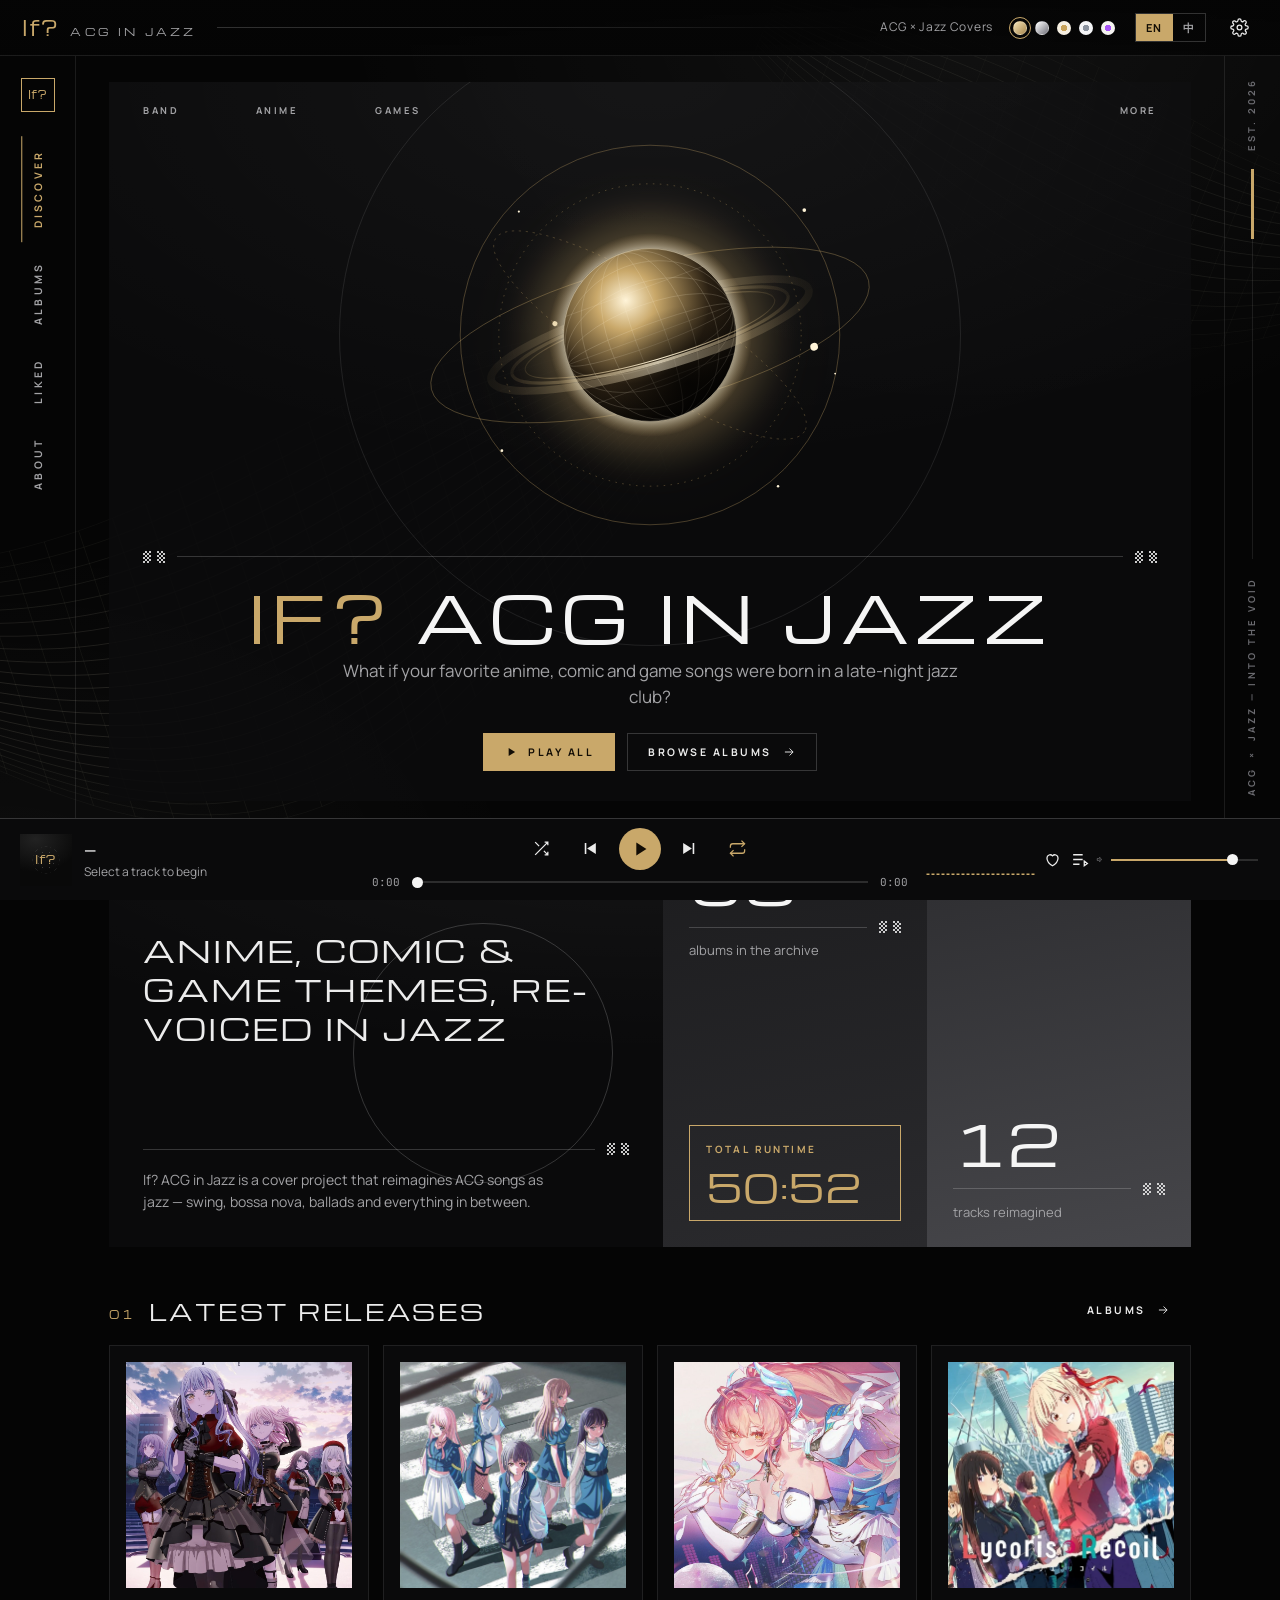
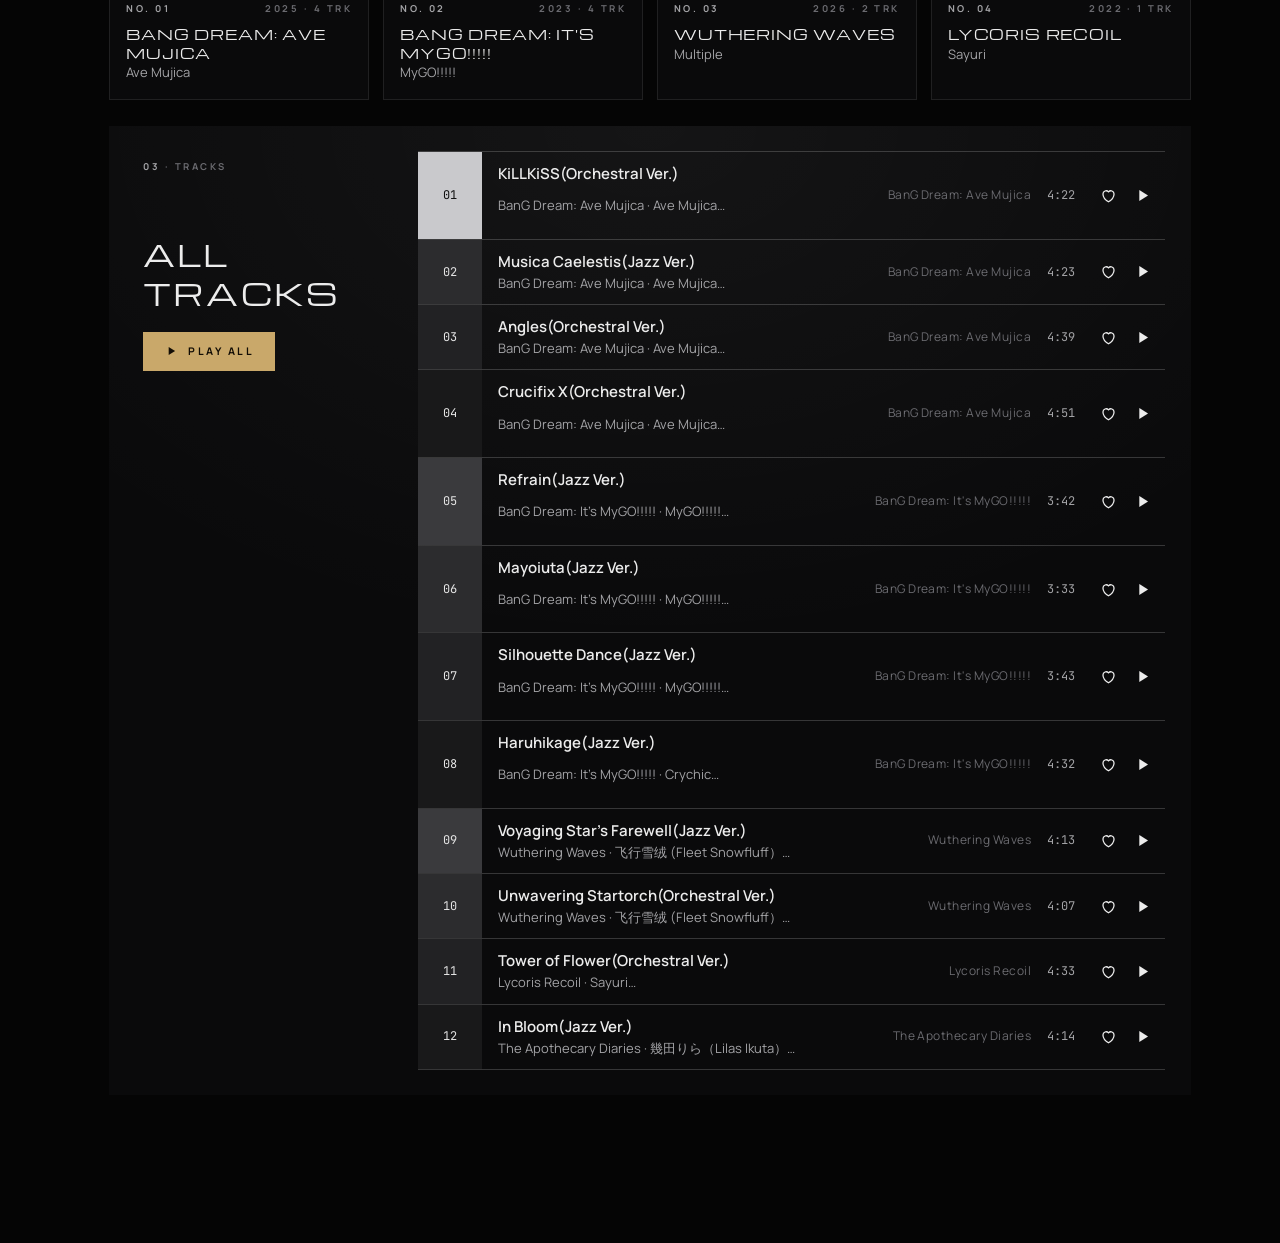
==== commit d6b01626: "Update1.0.1 Add additional songs and modified layout for lyrics" ====
--- a/if-acg-jazz-site/index.html
+++ b/if-acg-jazz-site/index.html
@@ -571,7 +571,7 @@
       "en": "",
       "zh": ""
      },
-     "lyrics": "弄られて垂れ流す 音のない音 遍く\n名前を捨てたのね あなたのモザイクが泣いてる\nCan not, can not, not, not, not deny 紛れもなく真実\n(So what? So what-what?) さあ 預けて 回帰するように\nエネルギーはサイクル そう いまは無重力\n象徴的なパレード\nこの月夜に仰げよ仰げ\n'Completeness' 嗚呼 命の灯を掲げ\nKillkiss judy, killkiss jude, killkiss juda 欺いて\nKillkiss judy, killkiss jude, killkiss juda 抱きしめて\nねぇ 無防備だね 美しい戯れに 人は壊れてゆく\n可笑しいわね\n'Cause we're all alone\nAlone 噛み締めても まだ痛むなら\n手を挙げ 希え\nOh, when you bleed 惑星に そう その影を伸ばせ\nねぇ 私の世界(ほし)が知りたがっているわ さあ\nYou bleed, yes, bleed その血で 天(そら)の五線譜を書き換えれば\nCode 'killkiss', uh\nKillkiss judy, killkiss jude, killkiss juda 欺いて\nKillkiss judy, killkiss jude, killkiss juda 抱きしめて\nねぇ あからさまね 醜い終局に すべてが変わってゆく\n儚いのね\nそう このまま 壊れて yeah",
+     "lyrics": "弄られて垂れ流す 音のない音 遍く\n名前を捨てたのね あなたのモザイクが泣いてる\nCan not, can not, not, not, not deny 紛れもなく真実\n(So what? So what-what?) さあ 預けて 回帰するように\n\nエネルギーはサイクル そう いまは無重力\n象徴的なパレード\nこの月夜に仰げよ仰げ\n'Completeness' 嗚呼 命の灯を掲げ\n\nKillkiss judy, killkiss jude, killkiss juda 欺いて\nKillkiss judy, killkiss jude, killkiss juda 抱きしめて\nねぇ 無防備だね 美しい戯れに 人は壊れてゆく\n可笑しいわね\n\n'Cause we're all alone\nAlone 噛み締めても まだ痛むなら\n手を挙げ 希え\nOh, when you bleed 惑星に そう その影を伸ばせ\nねぇ 私の世界(ほし)が知りたがっているわ さあ\nYou bleed, yes, bleed その血で 天(そら)の五線譜を書き換えれば\nCode 'killkiss', uh\n\nKillkiss judy, killkiss jude, killkiss juda 欺いて\nKillkiss judy, killkiss jude, killkiss juda 抱きしめて\nねぇ あからさまね 醜い終局に すべてが変わってゆく\n儚いのね\nそう このまま 壊れて yeah",
      "tags": [
       "band",
       "anime",
@@ -604,7 +604,7 @@
       "en": "",
       "zh": ""
      },
-     "lyrics": "ゆこう明日へと\n美しい時代(とき)よ\n人は忘れてく\n心が闘ってた そう 受け入れるため\n向こう側はあるのか\n嘘にも真実にもなれるだろう 歪みとは\n\"らしさ\" なのかもしれない\n目前にして押し寄せてくる\n最後の痛みを 嗚呼\n越えたら\nぼくらいま 流れてく\nLet's sing along, let's sing along\n鮮やかな夜明けとともに\nさあ ゆこう明日へと\n美しい時代よ\n人は忘れてく\nいつかは消えてく\n想いを綴るようになったのは なぜ\n光と闇を司るその命\nきっと すべてに物語がある\nTell me a story, tell me a story 叶うなら\nこんなに誰かを想うのは 嗚呼 なぜ\n光と闇を抱いたまま 胸焦がし\nそうさ すべてに物語がある\nTell me more, tell me more, don't stop\n巡り逢うノイズの中 魂の overdrive\n輝くよ 何度も\n崩れてく 失ってく 嗚呼 ずっと探してた\n刹那の遠い色\nもしもこの詩が 天球に夢のつづきを描くのなら\n見つめて\nぼくらいま 解き放つ\nLet's sing along, let's sing along\n張り裂ける 心 奏でて\nさあ ゆこう明日へと\n美しい時代よ\n人は忘れてく\nいつかは消えてく\nゆこう世界へと\n美しい時代よ\n人は忘れてく\nいつかは消えてく",
+     "lyrics": "ゆこう明日へと\n美しい時代(とき)よ\n人は忘れてく\n\n心が闘ってた そう 受け入れるため\n向こう側はあるのか\n嘘にも真実にもなれるだろう 歪みとは\n\"らしさ\" なのかもしれない\n\n目前にして押し寄せてくる\n最後の痛みを 嗚呼\n越えたら\n\nぼくらいま 流れてく\nLet's sing along, let's sing along\n鮮やかな夜明けとともに\nさあ ゆこう明日へと\n美しい時代よ\n人は忘れてく\nいつかは消えてく\n\n想いを綴るようになったのは なぜ\n光と闇を司るその命\nきっと すべてに物語がある\nTell me a story, tell me a story 叶うなら\nこんなに誰かを想うのは 嗚呼 なぜ\n光と闇を抱いたまま 胸焦がし\nそうさ すべてに物語がある\nTell me more, tell me more, don't stop\n\n巡り逢うノイズの中 魂の overdrive\n輝くよ 何度も\n崩れてく 失ってく 嗚呼 ずっと探してた\n刹那の遠い色\n\nもしもこの詩が 天球に夢のつづきを描くのなら\n見つめて\n\nぼくらいま 解き放つ\nLet's sing along, let's sing along\n張り裂ける 心 奏でて\nさあ ゆこう明日へと\n美しい時代よ\n人は忘れてく\nいつかは消えてく\n\nゆこう世界へと\n美しい時代よ\n人は忘れてく\nいつかは消えてく",
      "tags": [
       "band",
       "anime",
@@ -635,7 +635,7 @@
       "en": "",
       "zh": ""
      },
-     "lyrics": "訪れたの いま 連れ出すため\n明日に落とす 静寂と月明かり\n見つめている 感じている 歪んだ刻の中で\nあらゆる日々は そう この \"刻\" のため\n\"すべての段階\" そのリストを ひとつ またひとつ 燃やすの\nDon't be serious 身を任せて 夜が創られてゆく\nDon't be serious もう一度 あの月が満ちたら\nCurious, so curious 怖くなるほど綺麗でしょ\n\"死\" それは私たちを結びつけるわ\n生まれるのね 祝福とともに\n未来照らす産声を轟かせ\n伝えるべきものをと いざ 創られし新たなる物語\nあらゆる日々は そう この \"瞬間\" のため\n背景がまた変わる めくるページ さあ 目眩く激情\nDon't be serious 思うままに空を彩どるのは\nDon't be serious もう二度と振り返らぬ証\nCurious, so curious 繰り返すのね 愚かでしょ\n\"生\" それが私たちを分かつものなの\nYou and I, God's creation\nDon't be serious 身を任せて 夜が創られてゆく\nDon't be serious もう一度 あの月が満ちたら\nCurious, so curious 怖くなるほど綺麗でしょ\n\"死\" それは私たちを結びつけるわ",
+     "lyrics": "訪れたの いま 連れ出すため\n明日に落とす 静寂と月明かり\n見つめている 感じている 歪んだ刻の中で\nあらゆる日々は そう この \"刻\" のため\n\n\"すべての段階\" そのリストを ひとつ またひとつ 燃やすの\n\nDon't be serious 身を任せて 夜が創られてゆく\nDon't be serious もう一度 あの月が満ちたら\nCurious, so curious 怖くなるほど綺麗でしょ\n\"死\" それは私たちを結びつけるわ\n\n生まれるのね 祝福とともに\n未来照らす産声を轟かせ\n伝えるべきものをと いざ 創られし新たなる物語\nあらゆる日々は そう この \"瞬間\" のため\n\n背景がまた変わる めくるページ さあ 目眩く激情\n\nDon't be serious 思うままに空を彩どるのは\nDon't be serious もう二度と振り返らぬ証\nCurious, so curious 繰り返すのね 愚かでしょ\n\"生\" それが私たちを分かつものなの\n\nYou and I, God's creation\n\nDon't be serious 身を任せて 夜が創られてゆく\nDon't be serious もう一度 あの月が満ちたら\nCurious, so curious 怖くなるほど綺麗でしょ\n\"死\" それは私たちを結びつけるわ",
      "tags": [
       "band",
       "anime",
@@ -666,7 +666,7 @@
       "en": "",
       "zh": ""
      },
-     "lyrics": "あぁ、私を辱めた\nあなたのメロディはいまだ\n猛り狂うのか\n戦慄のカテドラル\n抗う心臓\n焼けてゆく後ろ髪のない\nフォルトゥーナ\nStill alive 命の歯車が\nSo, still alive 回り出す\n振り切る己をゆく\nStill alive? ロゴスの誘いは\nSo, still alive? まだ見えない\n汚れてく異教徒たちの涙\nso, we got to face this\n(Face) we got to face\n(Face) 繰り返す 疎外 虚勢 絶望\n鎮まらぬ魂 人は何故\nStill alive 誰かの歯車が\nSo, still alive 狂い出す\n忌まわしい鐘楼が鳴る\nStill alive?「来るべき世界」は\nSo, still alive? 求めている\n処刑台の終わりなき犠牲者\nNever die 歴史の血の河を\nI never die 掻い潜り\n彷徨える我が十字架\nStill alive 命の歯車が\nSo, still alive 回り出す\n振り切る己をゆく\nStill alive? ロゴスの誘いは\nSo, still alive? まだ見えない\n汚れてく異教徒たちの涙\n月の下 顔のないマリア",
+     "lyrics": "あぁ、私を辱めた\nあなたのメロディはいまだ\n猛り狂うのか\n\n戦慄のカテドラル\n抗う心臓\n焼けてゆく後ろ髪のない\nフォルトゥーナ\n\nStill alive 命の歯車が\nSo, still alive 回り出す\n振り切る己をゆく\n\nStill alive? ロゴスの誘いは\nSo, still alive? まだ見えない\n汚れてく異教徒たちの涙\n\nso, we got to face this\n(Face) we got to face\n(Face) 繰り返す 疎外 虚勢 絶望\n鎮まらぬ魂 人は何故\n\nStill alive 誰かの歯車が\nSo, still alive 狂い出す\n忌まわしい鐘楼が鳴る\n\nStill alive?「来るべき世界」は\nSo, still alive? 求めている\n処刑台の終わりなき犠牲者\n\nNever die 歴史の血の河を\nI never die 掻い潜り\n彷徨える我が十字架\n\nStill alive 命の歯車が\nSo, still alive 回り出す\n振り切る己をゆく\n\nStill alive? ロゴスの誘いは\nSo, still alive? まだ見えない\n汚れてく異教徒たちの涙\n月の下 顔のないマリア",
      "tags": [
       "band",
       "anime",
@@ -715,7 +715,7 @@
       "en": "",
       "zh": ""
      },
-     "lyrics": "硝子窓はすぐに雲に覆われて (もう灰(グレイ))\nちょっと先も見通せない\n遠くなった記憶何度みかえして (リプレイ)\nあふれそうなめもり スレスレでああ たゆたう\nしとしと 続いてる\n不機嫌な空模様は\nあの日と地続きで\nまだやまない\n振り切って 降りきらない\nフリして 誤魔化せない後悔を\n飲みこんでる\n降りきって 振り出しに\n戻っても きっと空は晴れない\n今はこのままでいい\nまだ まだ まだ\nただ ただ ただ\nやま ない まま\nやり過ごした気持ち 雲が連れてきて (時雨)\n同じ場面(とき)を幾度となく上映させるの\nざんざん 打つなら\nあきらめてしまえるのに\nやわな青い期待が\nまだやまない\n引きずって 必死になって\nひっきりなく 求め続けてしまう\n消えない残像\n密かに ひび割れて\nしまったものでも捨てられずに\n今もこの手の中\n握ってるまま\n雫窓じゃ 泣いていても\nわからない\nまだやまない\n振り切って 降りきらない\nフリして 誤魔化せない後悔を\n飲みこんでる\n降りきって 振り出しに\n戻れたら そんなもしも思う\n置き去りの僕でも\nまだ まだ まだ\n消せないから\nやまないでいい\nこのまま",
+     "lyrics": "硝子窓はすぐに雲に覆われて (もう灰(グレイ))\nちょっと先も見通せない\n\n遠くなった記憶何度みかえして (リプレイ)\nあふれそうなめもり スレスレでああ たゆたう\n\nしとしと 続いてる\n不機嫌な空模様は\nあの日と地続きで\nまだやまない\n\n振り切って 降りきらない\nフリして 誤魔化せない後悔を\n飲みこんでる\n降りきって 振り出しに\n戻っても きっと空は晴れない\n今はこのままでいい\nまだ まだ まだ\nただ ただ ただ\nやま ない まま\n\nやり過ごした気持ち 雲が連れてきて (時雨)\n同じ場面(とき)を幾度となく上映させるの\n\nざんざん 打つなら\nあきらめてしまえるのに\nやわな青い期待が\nまだやまない\n\n引きずって 必死になって\nひっきりなく 求め続けてしまう\n消えない残像\n密かに ひび割れて\nしまったものでも捨てられずに\n今もこの手の中\n握ってるまま\n\n雫窓じゃ 泣いていても\nわからない\n\nまだやまない\n\n振り切って 降りきらない\nフリして 誤魔化せない後悔を\n飲みこんでる\n\n降りきって 振り出しに\n戻れたら そんなもしも思う\n置き去りの僕でも\nまだ まだ まだ\n消せないから\nやまないでいい\nこのまま",
      "tags": [
       "band",
       "anime",
@@ -747,7 +747,7 @@
       "en": "",
       "zh": ""
      },
-     "lyrics": "La-la-la-la\n交差点の真ん中\n急ぐ人に紛れて\n僕だけがあてもなく 漂うみたいだ\n流行りの歌はいつも\n僕のことは歌ってない\nねえ ビジョンの中から 笑いかけないで\nまた今日も声にならずに 飲み込んだ感情\n下書き埋め尽くして\nああ そうやって何千回夜を越える\n僕のため それだけ それだけだったんだよ\n出口（出口）探し（探し）溢れただけの言葉\n君の心へ届いて 隙間をちょっと埋めるなら\nこんな僕でも ここにいる叫ぶよ\n迷い星のうた\n問われることは何故か\n将来のことばかり\n目の前にいる僕の 今はおざなりで\n華やぎに馴染めない\nこの心を無視して\n輝かしい明日を推奨しないでくれ\n夜空にチカチカ光る 頼りない星屑\n躊躇いながらはぐれて\nああ 彷徨っているそれが僕\n僕になる それしか それしかできないだろう\n誰の（誰の）真似も（真似も）上手くやれないんだ\nこんな痛い日々をなんで 退屈だって片付ける？\nよろめきながらでも もがいているんだよ\n迷い星のうた\n僕のため それだけ それだけだったんだよ\n涙流し やっと生まれた言葉\nどこかで同じように ヒリヒリする胸抱えて\n震える君に僕もいる叫ぶよ\n迷い星のうた\nLa-la-la-la",
+     "lyrics": "La-la-la-la\n\n交差点の真ん中\n急ぐ人に紛れて\n僕だけがあてもなく 漂うみたいだ\n\n流行りの歌はいつも\n僕のことは歌ってない\nねえ ビジョンの中から 笑いかけないで\n\nまた今日も声にならずに 飲み込んだ感情\n下書き埋め尽くして\nああ そうやって何千回夜を越える\n\n僕のため それだけ それだけだったんだよ\n出口（出口）探し（探し）溢れただけの言葉\n君の心へ届いて 隙間をちょっと埋めるなら\nこんな僕でも ここにいる叫ぶよ\n迷い星のうた\n\n問われることは何故か\n将来のことばかり\n目の前にいる僕の 今はおざなりで\n\n華やぎに馴染めない\nこの心を無視して\n輝かしい明日を推奨しないでくれ\n\n夜空にチカチカ光る 頼りない星屑\n躊躇いながらはぐれて\nああ 彷徨っているそれが僕\n\n僕になる それしか それしかできないだろう\n誰の（誰の）真似も（真似も）上手くやれないんだ\nこんな痛い日々をなんで 退屈だって片付ける？\nよろめきながらでも もがいているんだよ\n迷い星のうた\n\n僕のため それだけ それだけだったんだよ\n涙流し やっと生まれた言葉\nどこかで同じように ヒリヒリする胸抱えて\n震える君に僕もいる叫ぶよ\n迷い星のうた\n\nLa-la-la-la",
      "tags": [
       "band",
       "anime",
@@ -759,7 +759,7 @@
     {
      "id": "j7ep4l89p",
      "title": {
-      "en": "Silhousette Dance(Jazz Ver.)",
+      "en": "Silhouette Dance(Jazz Ver.)",
       "zh": "影色舞(Jazz Ver.)"
      },
      "original": {
@@ -778,7 +778,7 @@
       "en": "",
       "zh": ""
      },
-     "lyrics": "あと一匙の憂鬱で\n壊れそうなんて\nのたまえど おかまいなく 記憶域\n圧されてしまう\n躓いては 縋っていた\n未検証フィロソフィー\n己さえ ごまかせない チープな理論武装\n答えが出るまでとか\nイコール未来永劫\nとめどない思考回路を\n誰か ねえ止めて\nもうなにもかも 忘れて\n今宵は シルエットダンス\n知らない 要らない 全然\nなんの法則もなく ただ舞って舞う (今日を称えて)\n照明一切を消しちゃって\nさあ 宇宙へとリンク\nビートに呼応して浮かび上がる\n超然的シルエットダンス\n音の中に溶けていく\n僕のリアリティー\n感傷も 焦燥も 粉々に\nちりぬる模様\n五臓六腑に響いちゃって\n脈打つメロディライン\nこの僕を 駆け巡る\n流星が跳ねる\n呼吸音と重なってく\nリズムの波に\n任せて揺れていたい\nそれだけでいいよ\n飛び込んだなら そこはもう\n無重力 浮遊してダンス\n意味ない 間違い 全然\n気にも とめないで 舞って 舞って 舞う (直感を盲信)\n何一つ生み出さない\nああ 透明な自由\n全部リセットで 空っぽになれたら\n宇宙をクラウドにして\n預けてしまえ\nすべて\nもうなにもかも 忘れて\n今宵は シルエットダンス\n知らない 要らない 全然\nなんの法則もなく ただ舞って舞う (今日を称えて)\n金輪際誰も知らない夜\n僕の夜\n星あかり纏うも あはれ\n前衛的シルエットダンス",
+     "lyrics": "あと一匙の憂鬱で\n壊れそうなんて\nのたまえど おかまいなく 記憶域\n圧されてしまう\n躓いては 縋っていた\n未検証フィロソフィー\n己さえ ごまかせない チープな理論武装\n\n答えが出るまでとか\nイコール未来永劫\nとめどない思考回路を\n誰か ねえ止めて\n\nもうなにもかも 忘れて\n今宵は シルエットダンス\n知らない 要らない 全然\nなんの法則もなく ただ舞って舞う (今日を称えて)\n照明一切を消しちゃって\nさあ 宇宙へとリンク\nビートに呼応して浮かび上がる\n超然的シルエットダンス\n\n音の中に溶けていく\n僕のリアリティー\n感傷も 焦燥も 粉々に\nちりぬる模様\n五臓六腑に響いちゃって\n脈打つメロディライン\nこの僕を 駆け巡る\n流星が跳ねる\n\n呼吸音と重なってく\nリズムの波に\n任せて揺れていたい\nそれだけでいいよ\n\n飛び込んだなら そこはもう\n無重力 浮遊してダンス\n意味ない 間違い 全然\n気にも とめないで 舞って 舞って 舞う (直感を盲信)\n何一つ生み出さない\nああ 透明な自由\n全部リセットで 空っぽになれたら\n\n宇宙をクラウドにして\n預けてしまえ\nすべて\n\nもうなにもかも 忘れて\n今宵は シルエットダンス\n知らない 要らない 全然\nなんの法則もなく ただ舞って舞う (今日を称えて)\n金輪際誰も知らない夜\n僕の夜\n星あかり纏うも あはれ\n前衛的シルエットダンス",
      "tags": [
       "band",
       "anime",
@@ -810,7 +810,7 @@
       "en": "",
       "zh": ""
      },
-     "lyrics": "悴んだ心 ふるえる眼差し世界で\n僕は ひとりぼっちだった\n散ることしか知らない春は\n毎年 冷たくあしらう\n暗がりの中 一方通行に ただただ\n言葉を書き殴って 期待するだけ\nむなしいと分かっていても\n救いを求め続けた\n（せつなくて いとおしい）\n今ならば 分かる気がする\n（しあわせで くるおしい）\nあの日泣けなかった僕を\n光は やさしく連れ立つよ\n雲間をぬって きらりきらり\n心満たしては 溢れ\nいつしか頬を きらりきらり\n熱く 熱く濡らしてゆく\n君の手は どうしてこんなにも温かいの？\nねぇお願い どうかこのまま 離さないでいて\n縁を結んでは ほどきほどかれ\n誰しもがそれを喜び悲しみながら\n愛を数えてゆく\n鼓動を確かめるように\n（うれしくて さびしくて）\n今だから 分かる気がした\n（たいせつで こわくって）\nあの日泣けなかった僕を\n光は やさしく抱きしめた\n照らされた世界 咲き誇る大切な人\nあたたかさを知った春は 僕のため 君のための\n涙を流すよ\nAh なんて眩しいんだろう\nAh なんて美しいんだろう\n雲間をぬって きらりきらり\n心満たしては 溢れ\nいつしか頬を きらりきらり\n熱く 熱く濡らしてゆく\n君の手は どうしてこんなにも温かいの？\nねぇお願い どうかこのまま 離さないでいて\nずっと ずっと 離さないでいて",
+     "lyrics": "悴んだ心 ふるえる眼差し世界で\n僕は ひとりぼっちだった\n散ることしか知らない春は\n毎年 冷たくあしらう\n\n暗がりの中 一方通行に ただただ\n言葉を書き殴って 期待するだけ\nむなしいと分かっていても\n救いを求め続けた\n\n（せつなくて いとおしい）\n今ならば 分かる気がする\n（しあわせで くるおしい）\nあの日泣けなかった僕を\n光は やさしく連れ立つよ\n\n雲間をぬって きらりきらり\n心満たしては 溢れ\nいつしか頬を きらりきらり\n熱く 熱く濡らしてゆく\n君の手は どうしてこんなにも温かいの？\nねぇお願い どうかこのまま 離さないでいて\n\n縁を結んでは ほどきほどかれ\n誰しもがそれを喜び悲しみながら\n愛を数えてゆく\n鼓動を確かめるように\n\n（うれしくて さびしくて）\n今だから 分かる気がした\n（たいせつで こわくって）\nあの日泣けなかった僕を\n光は やさしく抱きしめた\n\n照らされた世界 咲き誇る大切な人\nあたたかさを知った春は 僕のため 君のための\n涙を流すよ\nAh なんて眩しいんだろう\nAh なんて美しいんだろう\n\n雲間をぬって きらりきらり\n心満たしては 溢れ\nいつしか頬を きらりきらり\n熱く 熱く濡らしてゆく\n君の手は どうしてこんなにも温かいの？\nねぇお願い どうかこのまま 離さないでいて\nずっと ずっと 離さないでいて",
      "tags": [
       "band",
       "anime",
@@ -848,7 +848,7 @@
       "en": "Wuthering Waves",
       "zh": "鸣潮"
      },
-     "originalArtist": "飞行雪绒 （Fleet Snowfluff）",
+     "originalArtist": "飞行雪绒 (Fleet Snowfluff）",
      "duration": 253,
      "audio": "media/audio/y31mrfs82.mp3",
      "audioName": "远航星的告别(Sax Ver.).wav",
@@ -860,12 +860,90 @@
       "en": "",
       "zh": ""
      },
-     "lyrics": "That snowflake once fell on my nose\nNow flying backwards to last winter\nI realize that hellos are goodbyes\nThe moment I softly let go of your hand\nWinds hum through the trembling branches\nA song for a soul bound to soar to\nThe very edge of the starry ocean\nEven if we're meant to fall apart\nI will gaze at where you are for all time\nBon voyage\nMay your path be clear\nMay you get to where dreams are all crystalline and sweet\nPlease crack a littlе smile\nYou won't be alone\nIn this world you'vе chosen as your own\nDon't worry\nI'm well aware that all snowflakes melt in the end\nWhich is sign of warmth and hope of spring\nSo I'll dance flamboyantly into that good night\nBon voyage\nMay your path be clear\nMay you get to where dreams are all crystalline and sweet\nPlease crack a little smile\nYou won't be alone\nIn this world you've chosen as your own\nTiming is such a dazzling riddle\nGuess I'll spend my whole life unraveling it\nThough it might cost me everything I have\nI never regret it; wouldn't have it any other way 'cause\nThose who trace starlight on their lonely roads\nWill find their destinations in the cosmos\nMeeting you in that swirling snowfall's\nThe most beautiful thing ever happened to me",
+     "lyrics": "That snowflake once fell on my nose\nNow flying backwards to last winter\nI realize that hellos are goodbyes\nThe moment I softly let go of your hand\n\nWinds hum through the trembling branches\nA song for a soul bound to soar to\nThe very edge of the starry ocean\nEven if we're meant to fall apart\nI will gaze at where you are for all time\n\nBon voyage\nMay your path be clear\nMay you get to where dreams are all crystalline and sweet\nPlease crack a littlе smile\nYou won't be alone\nIn this world you'vе chosen as your own\n\nDon't worry\nI'm well aware that all snowflakes melt in the end\nWhich is sign of warmth and hope of spring\nSo I'll dance flamboyantly into that good night\n\nBon voyage\nMay your path be clear\nMay you get to where dreams are all crystalline and sweet\nPlease crack a little smile\nYou won't be alone\nIn this world you've chosen as your own\n\nTiming is such a dazzling riddle\nGuess I'll spend my whole life unraveling it\nThough it might cost me everything I have\nI never regret it; wouldn't have it any other way 'cause\nThose who trace starlight on their lonely roads\nWill find their destinations in the cosmos\nMeeting you in that swirling snowfall's\nThe most beautiful thing ever happened to me",
      "tags": [
       "games",
       "Saxophone",
       "Smooth Jazz",
       "Wuthering Waves"
+     ]
+    },
+    {
+     "id": "g8mukqoyf",
+     "title": {
+      "en": "Unwavering Startorch(Orchestral Ver.)",
+      "zh": "星炬不熄(Orchestral Ver.)"
+     },
+     "original": {
+      "en": "Wuthering Waves",
+      "zh": "鸣潮"
+     },
+     "originalArtist": "飞行雪绒 (Fleet Snowfluff）",
+     "duration": 247,
+     "audio": "media/audio/j6pyrqu1w.webm",
+     "audioName": "星炬不熄(Orchestral Ver.).wav",
+     "about": {
+      "en": "",
+      "zh": ""
+     },
+     "credits": {
+      "en": "",
+      "zh": ""
+     },
+     "lyrics": "愿 光芒永不迷途\n我愿 星火伴你远足\n我愿 沿途所历风雨皆成祝福\n启程深空纬度\n\n愿 勇气永不谢幕\n我愿 未来由你叙述\n我愿 共鸣理想穿越时空迷雾\n闪耀群星深处\n\n去聆听 未传唱的真理\n去点亮 未命名的星系\n将我歌声送给你\n将前路托付天际\n写下 骄傲的履历\n永远向前去\n\n愿 勇气永不谢幕\n我愿 未来由你叙述\n我愿 共鸣理想穿越时空迷雾\n闪耀群星深处\n\n去见证 破晓前的奇遇\n去更新 文明后的航迹\n让温柔归还天地\n让终章化作序曲\n延续 广阔的意义\n让星炬不熄\n\n去聆听 未传唱的真理\n去点亮 未命名的星系\n将我歌声送给你\n将前路托付天际\n写下\n骄傲的履历\n\n去见证 破晓前的奇遇\n去更新 文明后的航迹\n让温柔归还天地\n让终章化作序曲\n延续 广阔的意义\n让星炬不熄",
+     "tags": [
+      "games",
+      "Orchestra",
+      "Strings",
+      "Woodwind",
+      "Saxophone"
+     ]
+    }
+   ]
+  },
+  {
+   "id": "w5urjribg",
+   "title": {
+    "en": "Lycoris Recoil",
+    "zh": "Lycoris Recoil(莉可丽丝)"
+   },
+   "artist": "Sayuri",
+   "year": "2022",
+   "cover": "media/covers/nhpokrpa6.jpg",
+   "description": {
+    "en": "",
+    "zh": ""
+   },
+   "tracks": [
+    {
+     "id": "2st7ksufr",
+     "title": {
+      "en": "Tower of Flower(Orchestral Ver.)",
+      "zh": "花の塔(Orchestral Ver.)"
+     },
+     "original": {
+      "en": "Lycoris Recoil",
+      "zh": "Lycoris Recoil"
+     },
+     "originalArtist": "Sayuri",
+     "duration": 273,
+     "audio": "media/audio/asldrt6xb.webm",
+     "audioName": "花の塔(Orchestral Ver.).wav",
+     "about": {
+      "en": "",
+      "zh": ""
+     },
+     "credits": {
+      "en": "",
+      "zh": ""
+     },
+     "lyrics": "君が持ってきた漫画\nくれた知らない名前のお花\n今日はまだ来ないかな?\n初めての感情知ってしまった\n\n窓に飾った絵画をなぞってひとりで宇宙を旅して\nそれだけでいいはずだったのに\n\n君の手を握ってしまったら\n孤独を知らないこの街には\nもう二度と帰ってくることはできないのでしょう\n君が手を差し伸べた 光で影が生まれる\n歌って聞かせて この話の続き\n連れて行って見たことない星まで\n\n誰の手も声も届かない\n高く聳え立った塔の上へ\n飛ばすフウセンカズラ\n僕は君に笑って欲しいんだ\n\n満たされない穴は惰性の会話や澄ましたポーズで\nこれまでは埋めてきたけど\n\n退屈な日々を蹴散らして\n君と二人でこの街中を泳げたら\nそれはどれだけ素敵なことでしょう?\n出したことないほど大きな声でやっと君に伝わる\n歪なくらいがさ きっとちょうどいいね\n世界の端と端を結んで\n\n窓に飾った絵画をなぞってひとりで宇宙を旅して\nそれだけでも不自由ないけど\n僕は選んでみたいの\n高鳴る心 謎だらけの空を\n安全なループを今 書き換えて!\n\n君の手を握ってしまったら\n孤独を知らないこの街にはもう二度と\n帰ってくることはできないのでしょう\nいくらでも迷いながら光も影も見に行こう\n歌って聞かせてこの話の続き\n連れて行って見たことない星まで\n世界の端と端を結んで",
+     "tags": [
+      "anime",
+      "Orchestra",
+      "Woodwind",
+      "Strings",
+      "Saxophone"
      ]
     }
    ]
@@ -906,7 +984,7 @@
       "en": "",
       "zh": ""
      },
-     "lyrics": "ゆらゆらり はらはらり\n色とりどり 乱れ咲き\n花の街思い出す\nこの空から\nDa da ta la da, da ta ta la\nDa da ta la da\nひょんな出来事から\nやってきたこの場所は\n遥か遠くにあった 煌びやかな舞台\nハっとするほど\n鮮やかな世界があるんだと知った\nあなたの無理難題に 応えていくその度に\nあっと言わせるような\n奇想天外な答え合わせで\n辿り着いたその先に\n新しい景色が待っているんだ\nDa da ta la da, da ta ta la\nDa da ta la da\n摩訶不思議なミステリー\n次から次に起こるたび\n巧妙なからくりも\n暴いてみせましょう\nどんな難題でも\n種や仕掛けはあるんだ\n副作用は気にしない\n必ずや導き出すから\nあぁこの場所で触れた\n人の哀しみや喜びがある\nそのひとつひとつが\n心を震わせる\nハッとしちゃうほど\n鮮やかな世界がここにあるんだ\nあなたの無理難題に 応えていく毎日に\nあっと言わせるような\n奇想天外な答え合わせで\n辿り着いたその先に\n新しい私が待っているんだ\nあの頃は想像もしていない\n未来が咲き始めている\nこんな日々も悪くはないかな\nDa da ta la da, da ta ta la\nDa da ta la da, da ta ta la\nゆらゆらり ひらひらり\n離れては 寄り添って\nそよぐ風に身を任せ\n幽夜に舞う",
+     "lyrics": "ゆらゆらり はらはらり\n色とりどり 乱れ咲き\n花の街思い出す\nこの空から\n\nDa da ta la da, da ta ta la\nDa da ta la da\n\nひょんな出来事から\nやってきたこの場所は\n遥か遠くにあった 煌びやかな舞台\n\nハっとするほど\n鮮やかな世界があるんだと知った\nあなたの無理難題に 応えていくその度に\nあっと言わせるような\n奇想天外な答え合わせで\n辿り着いたその先に\n新しい景色が待っているんだ\n\nDa da ta la da, da ta ta la\nDa da ta la da\n\n摩訶不思議なミステリー\n次から次に起こるたび\n巧妙なからくりも\n暴いてみせましょう\n\nどんな難題でも\n種や仕掛けはあるんだ\n副作用は気にしない\n必ずや導き出すから\n\nあぁこの場所で触れた\n人の哀しみや喜びがある\nそのひとつひとつが\n心を震わせる\n\nハッとしちゃうほど\n鮮やかな世界がここにあるんだ\nあなたの無理難題に 応えていく毎日に\nあっと言わせるような\n奇想天外な答え合わせで\n辿り着いたその先に\n新しい私が待っているんだ\n\nあの頃は想像もしていない\n未来が咲き始めている\nこんな日々も悪くはないかな\n\nDa da ta la da, da ta ta la\nDa da ta la da, da ta ta la\n\nゆらゆらり ひらひらり\n離れては 寄り添って\nそよぐ風に身を任せ\n幽夜に舞う",
      "tags": [
       "anime",
       "Saxophone",
